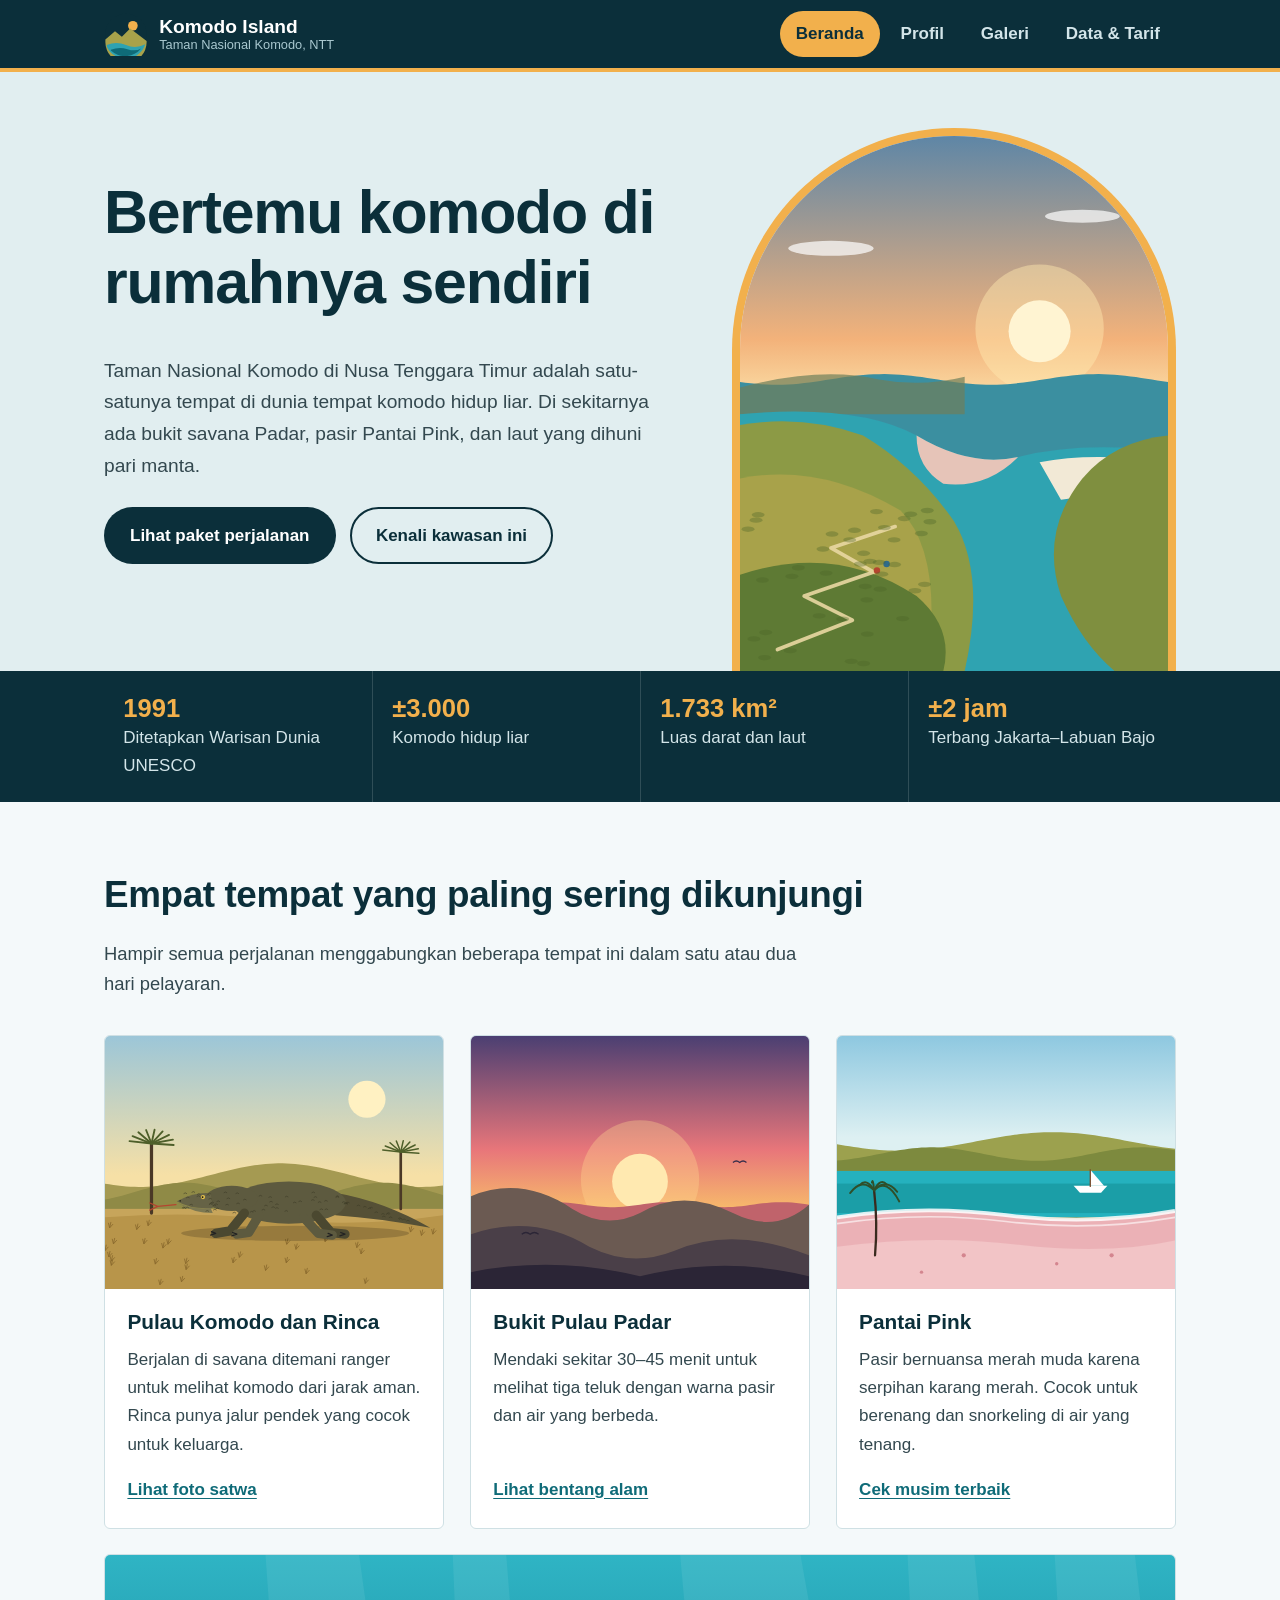
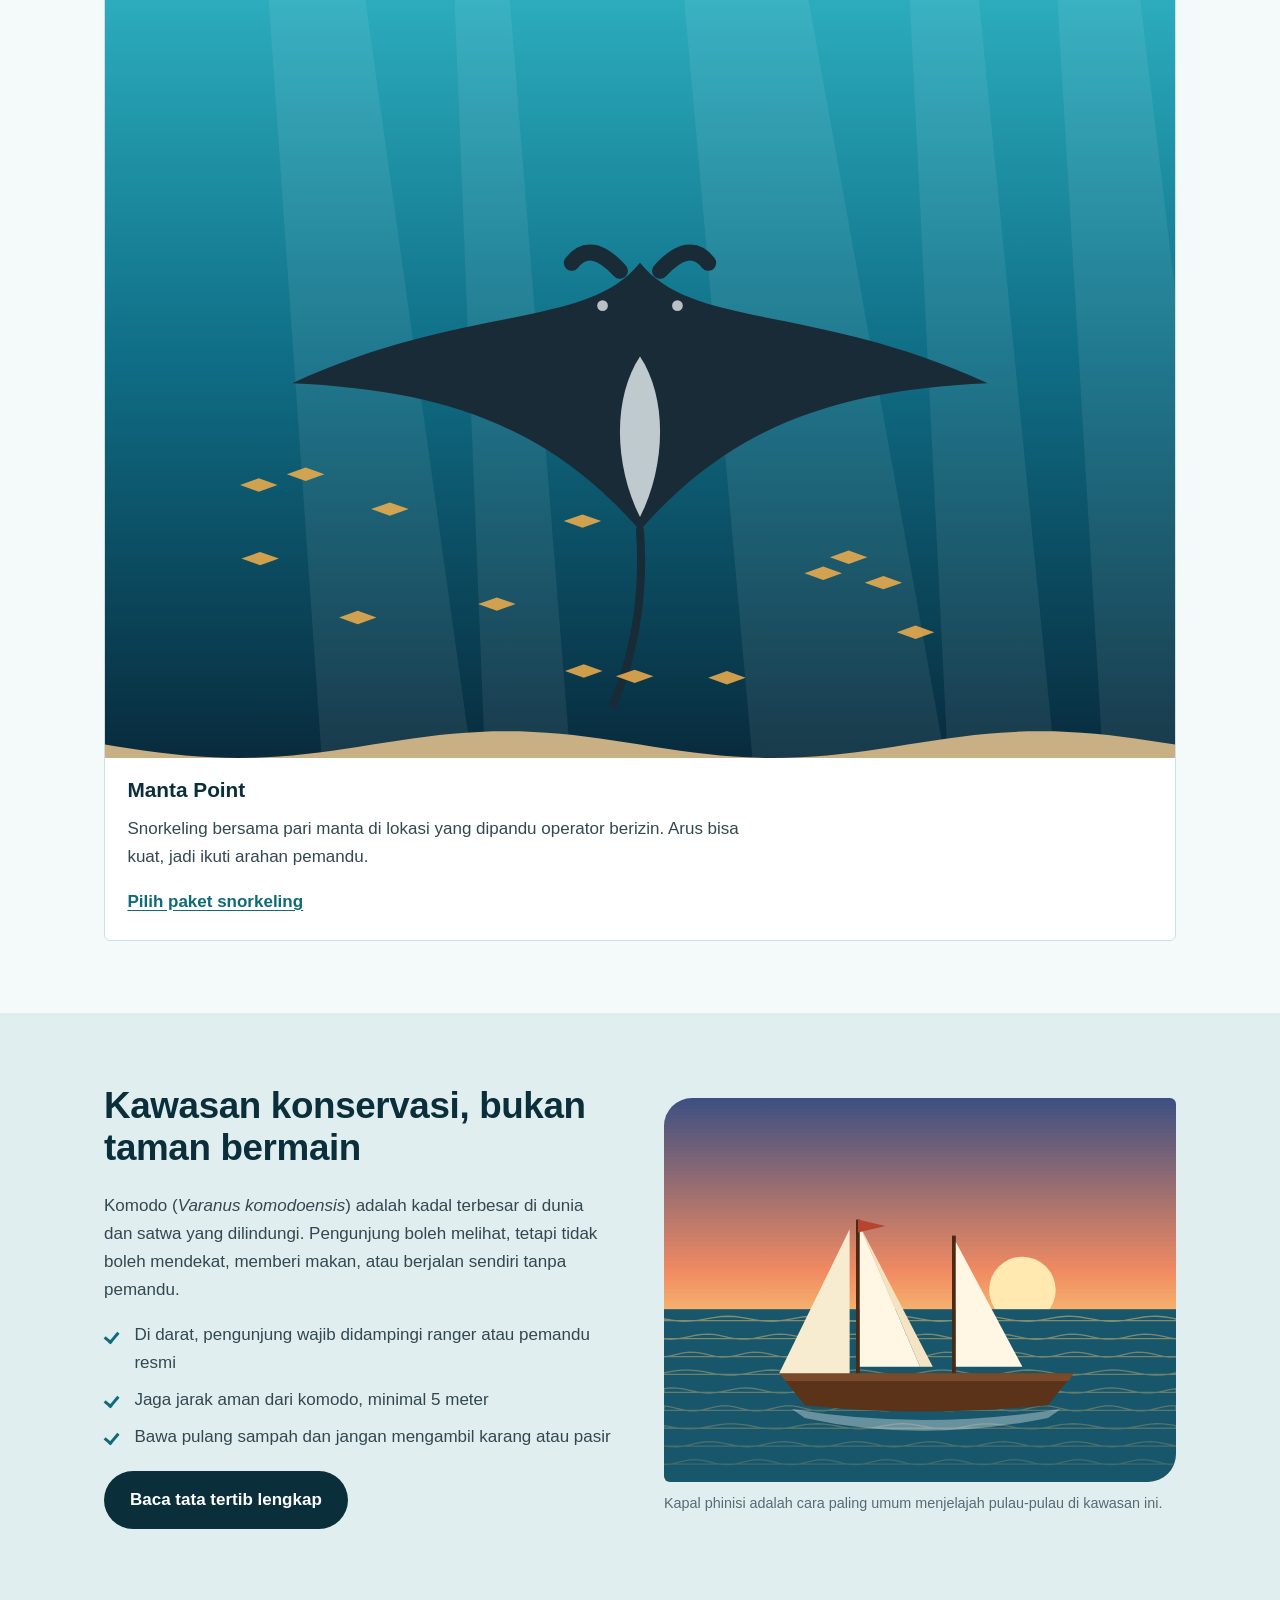
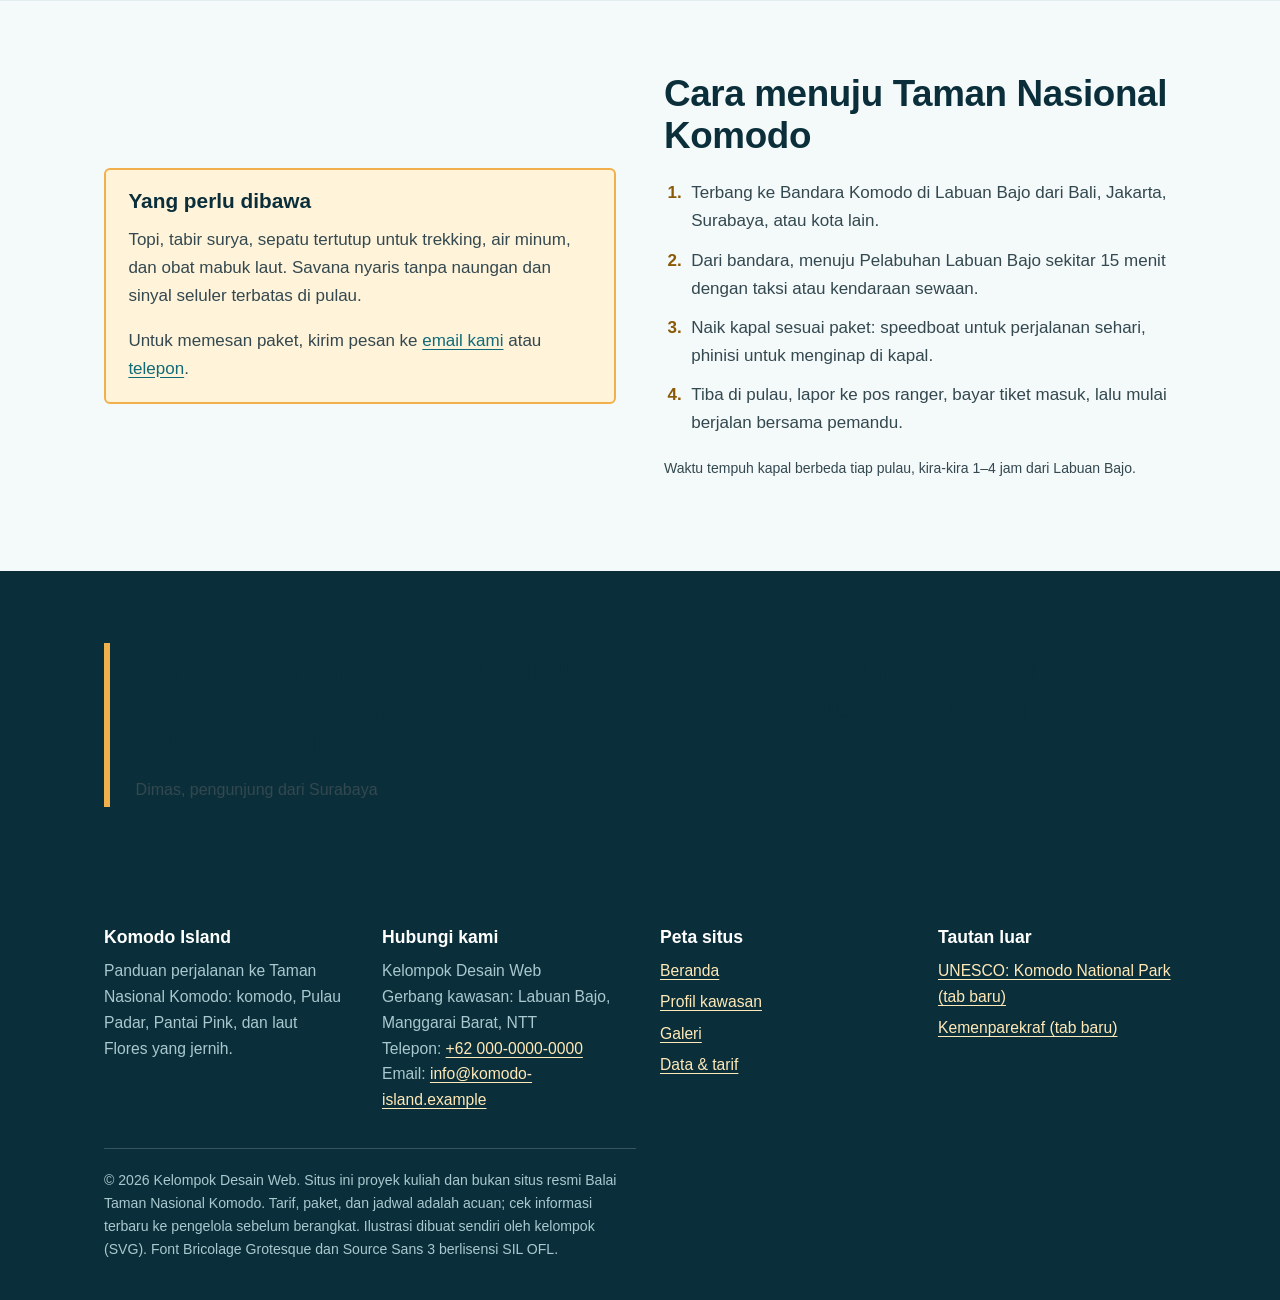
==== komodo-island/index.html @ 4d74ca6a "first commit" ====
<!DOCTYPE html>
<html lang="id">
<head>
  <meta charset="UTF-8">
  <meta name="viewport" content="width=device-width, initial-scale=1.0">
  <meta name="description" content="Panduan wisata Taman Nasional Komodo: komodo, Pulau Padar, Pantai Pink, Manta Point, dan cara menuju Labuan Bajo.">
  <title>Komodo Island | Wisata Taman Nasional Komodo</title>
  <link rel="icon" type="image/svg+xml" href="assets/images/logo.svg">
  <link rel="stylesheet" href="assets/css/style.css">
</head>
<body>
  <a class="skip-link" href="#konten">Lewati ke konten utama</a>

  <!-- ===== HEADER & NAVIGASI (sama di semua halaman) ===== -->
  <header class="site-header">
    <div class="container header-inner">
      <a class="brand" href="index.html">
        <img src="assets/images/logo.svg" alt="Logo Komodo Island" width="44" height="44">
        <div>Komodo Island<span>Taman Nasional Komodo, NTT</span></div>
      </a>
      <nav class="main-nav" aria-label="Navigasi utama">
        <ul>
          <li><a href="index.html" aria-current="page">Beranda</a></li>
          <li><a href="profil.html">Profil</a></li>
          <li><a href="galeri.html">Galeri</a></li>
          <li><a href="data.html">Data &amp; Tarif</a></li>
        </ul>
      </nav>
    </div>
  </header>

  <main id="konten">

    <!-- ===== HERO ===== -->
    <section class="hero" aria-labelledby="judul-hero">
      <div class="container hero-inner">
        <div class="hero-text">
          <h1 id="judul-hero">Bertemu komodo di rumahnya sendiri</h1>
          <p>Taman Nasional Komodo di Nusa Tenggara Timur adalah satu-satunya tempat di dunia tempat komodo hidup liar. Di sekitarnya ada bukit savana Padar, pasir Pantai Pink, dan laut yang dihuni pari manta.</p>
          <div class="hero-actions">
            <a class="btn btn--utama" href="data.html#paket">Lihat paket perjalanan</a>
            <a class="btn btn--garis" href="profil.html">Kenali kawasan ini</a>
          </div>
        </div>
        <div class="hero-media">
          <img src="assets/images/hero.svg" alt="Tiga teluk Pulau Padar dilihat dari bukit saat matahari terbit, dengan jalur pendakian berkelok" width="800" height="1000">
        </div>
      </div>
    </section>

    <!-- ===== INFO SINGKAT ===== -->
    <section class="info-strip" aria-label="Fakta singkat kawasan">
      <div class="container">
        <ul>
          <li><strong>1991</strong>Ditetapkan Warisan Dunia UNESCO</li>
          <li><strong>&plusmn;3.000</strong>Komodo hidup liar</li>
          <li><strong>1.733 km&sup2;</strong>Luas darat dan laut</li>
          <li><strong>&plusmn;2 jam</strong>Terbang Jakarta&ndash;Labuan Bajo</li>
        </ul>
      </div>
    </section>

    <!-- ===== DESTINASI UNGGULAN (kartu Flexbox) ===== -->
    <section class="section" aria-labelledby="judul-destinasi">
      <div class="container">
        <div class="section-head">
          <h2 id="judul-destinasi">Empat tempat yang paling sering dikunjungi</h2>
          <p>Hampir semua perjalanan menggabungkan beberapa tempat ini dalam satu atau dua hari pelayaran.</p>
        </div>
        <div class="cards">
          <article class="card">
            <img src="assets/images/komodo.svg" alt="Komodo berjalan di padang savana kering dengan pohon lontar" width="800" height="600" loading="lazy">
            <div class="card-body">
              <h3>Pulau Komodo dan Rinca</h3>
              <p>Berjalan di savana ditemani ranger untuk melihat komodo dari jarak aman. Rinca punya jalur pendek yang cocok untuk keluarga.</p>
              <a class="card-link" href="galeri.html#satwa">Lihat foto satwa</a>
            </div>
          </article>
          <article class="card">
            <img src="assets/images/padar-senja.svg" alt="Matahari terbenam di balik perbukitan Pulau Padar" width="800" height="600" loading="lazy">
            <div class="card-body">
              <h3>Bukit Pulau Padar</h3>
              <p>Mendaki sekitar 30&ndash;45 menit untuk melihat tiga teluk dengan warna pasir dan air yang berbeda.</p>
              <a class="card-link" href="galeri.html#bentang">Lihat bentang alam</a>
            </div>
          </article>
          <article class="card">
            <img src="assets/images/pantai-pink.svg" alt="Pantai Pink dengan pasir kemerahan dan air toska" width="800" height="600" loading="lazy">
            <div class="card-body">
              <h3>Pantai Pink</h3>
              <p>Pasir bernuansa merah muda karena serpihan karang merah. Cocok untuk berenang dan snorkeling di air yang tenang.</p>
              <a class="card-link" href="data.html#kalender">Cek musim terbaik</a>
            </div>
          </article>
          <article class="card">
            <img src="assets/images/manta.svg" alt="Pari manta berenang di perairan jernih dengan ikan kecil" width="800" height="600" loading="lazy">
            <div class="card-body">
              <h3>Manta Point</h3>
              <p>Snorkeling bersama pari manta di lokasi yang dipandu operator berizin. Arus bisa kuat, jadi ikuti arahan pemandu.</p>
              <a class="card-link" href="data.html#paket">Pilih paket snorkeling</a>
            </div>
          </article>
        </div>
      </div>
    </section>

    <!-- ===== TENTANG SINGKAT ===== -->
    <section class="section section--kabut" aria-labelledby="judul-tentang">
      <div class="container split">
        <div>
          <h2 id="judul-tentang">Kawasan konservasi, bukan taman bermain</h2>
          <p>Komodo (<em>Varanus komodoensis</em>) adalah kadal terbesar di dunia dan satwa yang dilindungi. Pengunjung boleh melihat, tetapi tidak boleh mendekat, memberi makan, atau berjalan sendiri tanpa pemandu.</p>
          <ul class="check-list">
            <li>Di darat, pengunjung wajib didampingi ranger atau pemandu resmi</li>
            <li>Jaga jarak aman dari komodo, minimal 5 meter</li>
            <li>Bawa pulang sampah dan jangan mengambil karang atau pasir</li>
          </ul>
          <a class="btn btn--utama" href="data.html#tata-tertib">Baca tata tertib lengkap</a>
        </div>
        <figure>
          <img src="assets/images/phinisi.svg" alt="Kapal phinisi dengan layar putih berlayar saat matahari terbenam" width="800" height="600" loading="lazy">
          <figcaption>Kapal phinisi adalah cara paling umum menjelajah pulau-pulau di kawasan ini.</figcaption>
        </figure>
      </div>
    </section>

    <!-- ===== CARA MENUJU ===== -->
    <section class="section" aria-labelledby="judul-menuju">
      <div class="container split split--balik">
        <div>
          <h2 id="judul-menuju">Cara menuju Taman Nasional Komodo</h2>
          <ol class="steps">
            <li>Terbang ke Bandara Komodo di Labuan Bajo dari Bali, Jakarta, Surabaya, atau kota lain.</li>
            <li>Dari bandara, menuju Pelabuhan Labuan Bajo sekitar 15 menit dengan taksi atau kendaraan sewaan.</li>
            <li>Naik kapal sesuai paket: speedboat untuk perjalanan sehari, phinisi untuk menginap di kapal.</li>
            <li>Tiba di pulau, lapor ke pos ranger, bayar tiket masuk, lalu mulai berjalan bersama pemandu.</li>
          </ol>
          <p><small>Waktu tempuh kapal berbeda tiap pulau, kira-kira 1&ndash;4 jam dari Labuan Bajo.</small></p>
        </div>
        <div class="callout">
          <h3>Yang perlu dibawa</h3>
          <p>Topi, tabir surya, sepatu tertutup untuk trekking, air minum, dan obat mabuk laut. Savana nyaris tanpa naungan dan sinyal seluler terbatas di pulau.</p>
          <p>Untuk memesan paket, kirim pesan ke <a href="mailto:info@komodo-island.example?subject=Pemesanan%20paket%20Komodo">email kami</a> atau <a href="tel:+620000000000">telepon</a>.</p>
        </div>
      </div>
    </section>

    <!-- ===== KUTIPAN ===== -->
    <section class="section section--gelap" aria-label="Kesan pengunjung">
      <div class="container">
        <blockquote>
          Komodo pertama muncul sepuluh menit setelah kami mendarat di Rinca. Tetapi senja di Padar yang membuat kami diam sepanjang pelayaran pulang.
          <cite>Dimas, pengunjung dari Surabaya</cite>
        </blockquote>
      </div>
    </section>

  </main>

  <!-- ===== FOOTER (sama di semua halaman) ===== -->
  <footer class="site-footer">
    <div class="container">
      <div class="footer-cols">
        <div>
          <h2>Komodo Island</h2>
          <p>Panduan perjalanan ke Taman Nasional Komodo: komodo, Pulau Padar, Pantai Pink, dan laut Flores yang jernih.</p>
        </div>
        <div>
          <h2>Hubungi kami</h2>
          <address>
            Kelompok Desain Web<br>
            Gerbang kawasan: Labuan Bajo, Manggarai Barat, NTT<br>
            Telepon: <a href="tel:+620000000000">+62 000-0000-0000</a><br>
            Email: <a href="mailto:info@komodo-island.example">info@komodo-island.example</a>
          </address>
        </div>
        <div>
          <h2>Peta situs</h2>
          <ul>
            <li><a href="index.html">Beranda</a></li>
            <li><a href="profil.html">Profil kawasan</a></li>
            <li><a href="galeri.html">Galeri</a></li>
            <li><a href="data.html">Data &amp; tarif</a></li>
          </ul>
        </div>
        <div>
          <h2>Tautan luar</h2>
          <ul>
            <li><a href="https://whc.unesco.org/en/list/609" target="_blank" rel="noopener noreferrer">UNESCO: Komodo National Park (tab baru)</a></li>
            <li><a href="https://www.kemenparekraf.go.id/" target="_blank" rel="noopener noreferrer">Kemenparekraf (tab baru)</a></li>
          </ul>
        </div>
      </div>
      <p class="footer-bawah">
        &copy; 2026 Kelompok Desain Web. Situs ini proyek kuliah dan bukan situs resmi Balai Taman Nasional Komodo.
        Tarif, paket, dan jadwal adalah acuan; cek informasi terbaru ke pengelola sebelum berangkat.
        Ilustrasi dibuat sendiri oleh kelompok (SVG). Font Bricolage Grotesque dan Source Sans 3 berlisensi SIL OFL.
      </p>
    </div>
  </footer>
</body>
</html>
---- komodo-island/assets/css/style.css ----
/* =========================================================
   Komodo Island - style.css
   Tugas Kelompok Desain Web (HTML5 + CSS3 murni)

   Daftar isi:
   1. Embedded font (@font-face)
   2. Variabel & reset
   3. Tipografi
   4. Layout dasar (container, section)
   5. Header & navigasi (Flexbox)
   6. Hero
   7. Komponen: tombol, kartu, info strip, kutipan
   8. Galeri
   9. Tabel
  10. List khusus, FAQ, kalender
  11. Footer
  12. Responsive (media query)
   ========================================================= */

/* ---------- 1. Embedded font ---------- */
@font-face {
  font-family: "Bricolage";
  src: url("../fonts/bricolage-600.woff2") format("woff2");
  font-weight: 600;
  font-style: normal;
  font-display: swap;
}
@font-face {
  font-family: "Bricolage";
  src: url("../fonts/bricolage-800.woff2") format("woff2");
  font-weight: 800;
  font-style: normal;
  font-display: swap;
}
@font-face {
  font-family: "Source Sans";
  src: url("../fonts/sourcesans-400.woff2") format("woff2");
  font-weight: 400;
  font-style: normal;
  font-display: swap;
}
@font-face {
  font-family: "Source Sans";
  src: url("../fonts/sourcesans-600.woff2") format("woff2");
  font-weight: 600;
  font-style: normal;
  font-display: swap;
}
@font-face {
  font-family: "Source Sans";
  src: url("../fonts/sourcesans-700.woff2") format("woff2");
  font-weight: 700;
  font-style: normal;
  font-display: swap;
}

/* ---------- 2. Variabel & reset ---------- */
:root {
  /* Palet warna */
  --laut-dalam: #0b2f3a;
  --laut: #0f6b78;
  --savana: #b0963e;
  --senja: #f2b04c;
  --senja-tua: #8a5a07;
  --busa: #e1eef0;
  --langit: #f4f9fa;
  --karang-gelap: #33484f;
  --karang: #c04b55;
  --putih: #ffffff;

  --font-judul: "Bricolage", "Trebuchet MS", Arial, sans-serif;
  --font-isi: "Source Sans", "Segoe UI", Arial, sans-serif;

  --lebar-maks: 1120px;
  --jarak: 1.5rem;
  --radius-kecil: 6px;
  --radius-besar: 28px;
}

*,
*::before,
*::after {
  box-sizing: border-box; /* box model: padding & border masuk hitungan lebar */
}

html {
  scroll-behavior: smooth;
}

body {
  margin: 0;
  font-family: var(--font-isi);
  font-size: 1.0625rem;
  line-height: 1.65;
  color: var(--karang-gelap);
  background-color: var(--langit);
}

img {
  max-width: 100%;
  height: auto;
  display: block;
}

a {
  color: var(--laut);
  text-underline-offset: 3px;
}
a:hover {
  color: var(--laut-dalam);
}
a:focus-visible,
summary:focus-visible {
  outline: 3px solid var(--senja);
  outline-offset: 3px;
}

/* ---------- 3. Tipografi ---------- */
h1,
h2,
h3,
h4 {
  font-family: var(--font-judul);
  color: var(--laut-dalam);
  line-height: 1.15;
  margin: 0 0 0.6em;
}
h1 {
  font-size: clamp(2.3rem, 5vw, 3.8rem);
  font-weight: 800;
  letter-spacing: -0.02em;
}
h2 {
  font-size: clamp(1.6rem, 3vw, 2.3rem);
  font-weight: 800;
  letter-spacing: -0.01em;
}
h3 {
  font-size: 1.3rem;
  font-weight: 600;
}
h4 {
  font-size: 1.1rem;
  font-weight: 600;
}
p {
  margin: 0 0 1em;
  max-width: 68ch;
}
strong {
  font-weight: 700;
  color: var(--laut-dalam);
}
small {
  font-size: 0.875rem;
}

/* ---------- 4. Layout dasar ---------- */
.container {
  width: 100%;
  max-width: var(--lebar-maks);
  margin: 0 auto;
  padding: 0 var(--jarak);
}

.section {
  padding: 4.5rem 0;
}
.section--kabut {
  background-color: var(--busa);
}
.section--gelap {
  background-color: var(--laut-dalam);
  color: #d3e5e9;
}
.section--gelap h2,
.section--gelap h3 {
  color: var(--putih);
}
.section--gelap a {
  color: var(--senja);
}

.section-head {
  margin-bottom: 2.2rem;
}
.section-head p {
  font-size: 1.15rem;
}

.skip-link {
  position: absolute;
  left: -999px;
  top: 0;
  background: var(--senja);
  color: var(--laut-dalam);
  padding: 0.6rem 1rem;
  font-weight: 700;
  z-index: 100;
}
.skip-link:focus {
  left: 0;
}

/* ---------- 5. Header & navigasi ---------- */
.site-header {
  background-color: var(--laut-dalam);
  position: sticky;
  top: 0;
  z-index: 50;
  border-bottom: 4px solid var(--senja);
}
.header-inner {
  display: flex;
  align-items: center;
  justify-content: space-between;
  gap: 1rem;
  padding-top: 0.7rem;
  padding-bottom: 0.7rem;
}
.brand {
  display: flex;
  align-items: center;
  gap: 0.7rem;
  text-decoration: none;
  color: var(--putih);
  font-family: var(--font-judul);
  font-weight: 800;
  font-size: 1.2rem;
  line-height: 1.1;
}
.brand:hover {
  color: var(--putih);
}
.brand img {
  width: 44px;
  height: 44px;
}
.brand span {
  display: block;
  font-family: var(--font-isi);
  font-weight: 400;
  font-size: 0.8rem;
  color: #a9c8cf;
}

.main-nav ul {
  display: flex;
  flex-wrap: wrap;
  gap: 0.3rem;
  list-style: none;
  margin: 0;
  padding: 0;
}
.main-nav a {
  display: block;
  padding: 0.55rem 1rem;
  border-radius: 999px;
  color: #d3e5e9;
  text-decoration: none;
  font-weight: 600;
  transition: background-color 0.2s, color 0.2s;
}
.main-nav a:hover {
  background-color: rgba(255, 255, 255, 0.12);
  color: var(--putih);
}
.main-nav a[aria-current="page"] {
  background-color: var(--senja);
  color: var(--laut-dalam);
}

/* ---------- 6. Hero ---------- */
.hero {
  background-color: var(--busa);
  overflow: hidden;
}
.hero-inner {
  display: flex;
  align-items: center;
  gap: 3.5rem;
  padding-top: 3.5rem;
  padding-bottom: 0;
}
.hero-text {
  flex: 1 1 52%;
  padding-bottom: 3.5rem;
}
.hero-text p {
  font-size: 1.2rem;
}
.hero-media {
  flex: 1 1 40%;
  align-self: flex-end;
}
.hero-media img {
  width: 100%;
  max-height: 560px;
  object-fit: cover;
  /* bentuk gapura / lengkung atas */
  border-radius: 999px 999px 0 0;
  border: 8px solid var(--senja);
  border-bottom: 0;
}
.hero-actions {
  display: flex;
  flex-wrap: wrap;
  gap: 0.9rem;
  margin-top: 1.6rem;
}

/* Hero halaman dalam (profil, galeri, data) */
.page-hero {
  background-color: var(--laut);
  color: #e4f2f5;
  padding: 3.2rem 0 3rem;
}
.page-hero h1 {
  color: var(--putih);
  margin-bottom: 0.3em;
}
.page-hero p {
  font-size: 1.2rem;
  margin: 0;
}
.breadcrumb {
  font-size: 0.95rem;
  margin-bottom: 1rem;
}
.breadcrumb a {
  color: #ffe9b8;
}

/* ---------- 7. Komponen ---------- */
.btn {
  display: inline-block;
  padding: 0.8rem 1.5rem;
  border-radius: 999px;
  font-weight: 700;
  text-decoration: none;
  border: 2px solid transparent;
  transition: background-color 0.2s, color 0.2s, border-color 0.2s;
}
.btn--utama {
  background-color: var(--laut-dalam);
  color: var(--putih);
}
.btn--utama:hover {
  background-color: var(--laut);
  color: var(--putih);
}
.btn--garis {
  border-color: var(--laut-dalam);
  color: var(--laut-dalam);
}
.btn--garis:hover {
  background-color: var(--laut-dalam);
  color: var(--putih);
}
.btn--senja {
  background-color: var(--senja);
  color: var(--laut-dalam);
}
.btn--senja:hover {
  background-color: #f7c566;
  color: var(--laut-dalam);
}

/* Info strip: fakta singkat desa */
.info-strip {
  background-color: var(--laut-dalam);
  color: #d3e5e9;
}
.info-strip ul {
  display: flex;
  flex-wrap: wrap;
  list-style: none;
  margin: 0;
  padding: 0;
}
.info-strip li {
  flex: 1 1 200px;
  padding: 1.4rem 1.2rem;
  border-left: 1px solid rgba(255, 255, 255, 0.15);
}
.info-strip li:first-child {
  border-left: 0;
}
.info-strip strong {
  display: block;
  font-family: var(--font-judul);
  font-size: 1.6rem;
  color: var(--senja);
  line-height: 1.2;
}

/* Kartu konten (Flexbox) */
.cards {
  display: flex;
  flex-wrap: wrap;
  gap: 1.6rem;
}
.card {
  flex: 1 1 290px;
  display: flex;
  flex-direction: column;
  background-color: var(--putih);
  border: 1px solid #cfe0e4;
  border-radius: var(--radius-kecil);
  overflow: hidden;
}
.card img {
  width: 100%;
  aspect-ratio: 4 / 3;
  object-fit: cover;
}
.card-body {
  padding: 1.3rem 1.4rem 1.5rem;
  display: flex;
  flex-direction: column;
  flex: 1;
}
.card-body p {
  flex: 1;
}
.card-link {
  font-weight: 700;
}

/* Dua kolom teks + gambar */
.split {
  display: flex;
  flex-wrap: wrap;
  align-items: center;
  gap: 3rem;
}
.split > * {
  flex: 1 1 340px;
}
.split--balik {
  flex-direction: row-reverse;
}
.split figure img {
  border-radius: var(--radius-besar) var(--radius-kecil) var(--radius-besar) var(--radius-kecil);
}
figure {
  margin: 0;
}
figcaption {
  font-size: 0.9rem;
  color: #566b72;
  margin-top: 0.6rem;
}

blockquote {
  margin: 0;
  padding: 0.4rem 0 0.4rem 1.6rem;
  border-left: 6px solid var(--senja);
  font-family: var(--font-judul);
  font-size: clamp(1.3rem, 2.6vw, 1.8rem);
  font-weight: 600;
  line-height: 1.35;
  color: var(--laut-dalam);
  max-width: 34em;
}
blockquote cite {
  display: block;
  margin-top: 0.8rem;
  font-family: var(--font-isi);
  font-size: 1rem;
  font-weight: 400;
  font-style: normal;
  color: var(--karang-gelap);
}

.callout {
  background-color: #fff3da;
  border: 2px solid var(--senja);
  border-radius: var(--radius-kecil);
  padding: 1.2rem 1.4rem;
}
.callout p:last-child {
  margin-bottom: 0;
}

/* ---------- 8. Galeri ---------- */
.gallery {
  display: flex;
  flex-wrap: wrap;
  gap: 1.4rem;
  margin: 0;
  padding: 0;
  list-style: none;
}
.gallery li {
  flex: 1 1 320px;
}
.gallery figure {
  background-color: var(--putih);
  border: 1px solid #cfe0e4;
  border-radius: var(--radius-kecil);
  overflow: hidden;
  height: 100%;
}
.gallery img {
  width: 100%;
  aspect-ratio: 4 / 3;
  object-fit: cover;
}
.gallery figcaption {
  padding: 0.8rem 1rem 1rem;
  margin: 0;
  color: var(--karang-gelap);
}
.gallery figcaption strong {
  display: block;
}
.gallery-nav {
  display: flex;
  flex-wrap: wrap;
  gap: 0.6rem;
  list-style: none;
  padding: 0;
  margin: 0 0 2rem;
}
.gallery-nav a {
  display: inline-block;
  padding: 0.45rem 1rem;
  border: 2px solid var(--laut);
  border-radius: 999px;
  text-decoration: none;
  font-weight: 600;
}
.gallery-nav a:hover {
  background-color: var(--laut);
  color: var(--putih);
}

/* ---------- 9. Tabel ---------- */
.table-wrap {
  overflow-x: auto; /* tabel bisa digeser di layar kecil */
  border: 1px solid #c2d6db;
  border-radius: var(--radius-kecil);
  background-color: var(--putih);
}
table {
  width: 100%;
  border-collapse: collapse;
  min-width: 560px;
  font-size: 1rem;
}
caption {
  caption-side: top;
  text-align: left;
  padding: 1rem 1.1rem;
  font-family: var(--font-judul);
  font-weight: 600;
  font-size: 1.15rem;
  color: var(--laut-dalam);
  background-color: var(--putih);
}
th,
td {
  padding: 0.75rem 1.1rem;
  text-align: left;
  vertical-align: top;
  border-top: 1px solid #d6e5e8;
}
thead th {
  background-color: var(--laut-dalam);
  color: var(--putih);
  font-weight: 600;
  border-top: 0;
}
tbody tr:nth-child(even) {
  background-color: #edf5f6;
}
tbody tr:hover {
  background-color: #fff3da;
}
tbody th {
  font-weight: 700;
  color: var(--laut-dalam);
}
tfoot td,
tfoot th {
  background-color: var(--busa);
  font-weight: 700;
}
td.angka,
th.angka {
  text-align: right;
  white-space: nowrap;
}
td.tengah,
th.tengah {
  text-align: center;
}

/* ---------- 10. List khusus, FAQ, definisi ---------- */
.check-list {
  list-style: none;
  padding: 0;
  margin: 0 0 1.2em;
}
.check-list li {
  position: relative;
  padding-left: 1.9rem;
  margin-bottom: 0.55rem;
}
.check-list li::before {
  content: "";
  position: absolute;
  left: 0.2rem;
  top: 0.45em;
  width: 0.55rem;
  height: 0.9rem;
  border-right: 3px solid var(--laut);
  border-bottom: 3px solid var(--laut);
  transform: rotate(40deg);
}

.steps {
  padding-left: 1.4rem;
}
.steps li {
  margin-bottom: 0.7rem;
  padding-left: 0.3rem;
}
.steps li::marker {
  font-weight: 700;
  color: var(--senja-tua);
}

dl.fakta {
  display: flex;
  flex-wrap: wrap;
  margin: 0;
  border: 1px solid #c2d6db;
  border-radius: var(--radius-kecil);
  background-color: var(--putih);
  overflow: hidden;
}
dl.fakta dt,
dl.fakta dd {
  margin: 0;
  padding: 0.75rem 1.1rem;
  border-top: 1px solid #d6e5e8;
}
dl.fakta dt {
  flex: 0 0 36%;
  font-weight: 700;
  color: var(--laut-dalam);
  background-color: #edf5f6;
}
dl.fakta dd {
  flex: 0 0 64%;
}
dl.fakta dt:first-of-type,
dl.fakta dt:first-of-type + dd {
  border-top: 0;
}

details {
  background-color: var(--putih);
  border: 1px solid #c2d6db;
  border-radius: var(--radius-kecil);
  margin-bottom: 0.8rem;
}
summary {
  cursor: pointer;
  padding: 1rem 1.2rem;
  font-weight: 700;
  color: var(--laut-dalam);
}
details[open] summary {
  border-bottom: 1px solid #d6e5e8;
}
details p {
  padding: 1rem 1.2rem 0;
}
details p:last-child {
  padding-bottom: 0.2rem;
}

.timeline {
  list-style: none;
  margin: 0;
  padding: 0 0 0 1.6rem;
  border-left: 4px solid var(--savana);
}
.timeline li {
  margin-bottom: 1.4rem;
  position: relative;
}
.timeline li::before {
  content: "";
  position: absolute;
  left: -2.05rem;
  top: 0.4rem;
  width: 14px;
  height: 14px;
  border-radius: 50%;
  background-color: var(--senja);
  border: 3px solid var(--langit);
}
.timeline strong {
  display: block;
  font-family: var(--font-judul);
  font-size: 1.15rem;
}

.badge {
  display: inline-block;
  padding: 0.1rem 0.6rem;
  border-radius: 999px;
  background-color: var(--senja);
  color: var(--laut-dalam);
  font-size: 0.85rem;
  font-weight: 700;
}

/* ---------- 11. Footer ---------- */
.site-footer {
  background-color: var(--laut-dalam);
  color: #a9c8cf;
  padding: 3rem 0 1.5rem;
  font-size: 0.98rem;
}
.site-footer a {
  color: #ffe9b8;
}
.footer-cols {
  display: flex;
  flex-wrap: wrap;
  gap: 2.5rem;
}
.footer-cols > div {
  flex: 1 1 220px;
}
.site-footer h2 {
  font-size: 1.1rem;
  color: var(--putih);
  letter-spacing: 0;
}
.site-footer ul {
  list-style: none;
  margin: 0;
  padding: 0;
}
.site-footer li {
  margin-bottom: 0.35rem;
}
.site-footer address {
  font-style: normal;
}
.footer-bawah {
  margin-top: 2.2rem;
  padding-top: 1.2rem;
  border-top: 1px solid rgba(255, 255, 255, 0.18);
  font-size: 0.88rem;
}

/* ---------- 12. Responsive ---------- */

/* Tablet (<= 900px) */
@media (max-width: 900px) {
  .section {
    padding: 3.2rem 0;
  }
  .hero-inner {
    flex-direction: column;
    gap: 2rem;
    padding-top: 2.5rem;
  }
  .hero-text {
    padding-bottom: 0;
  }
  .hero-media {
    align-self: center;
    width: min(380px, 100%);
  }
  .info-strip li {
    border-left: 0;
    border-top: 1px solid rgba(255, 255, 255, 0.15);
  }
  .split--balik {
    flex-direction: row;
  }
}

/* Mobile (<= 640px) */
@media (max-width: 640px) {
  body {
    font-size: 1rem;
  }
  .header-inner {
    flex-direction: column;
    align-items: flex-start;
  }
  .main-nav a {
    padding: 0.45rem 0.85rem;
  }
  .site-header {
    position: static; /* header tidak menempel agar layar kecil tidak tertutup */
  }
  .info-strip li {
    flex-basis: 50%;
    padding: 1rem;
  }
  dl.fakta dt,
  dl.fakta dd {
    flex-basis: 100%;
  }
  dl.fakta dd {
    border-top: 0;
  }
  .hero-actions .btn {
    flex: 1 1 100%;
    text-align: center;
  }
}

/* Hormati preferensi pengguna yang mengurangi animasi */
@media (prefers-reduced-motion: reduce) {
  html {
    scroll-behavior: auto;
  }
  * {
    transition: none !important;
  }
}

/* Cetak: sembunyikan navigasi */
@media print {
  .site-header,
  .hero-actions {
    display: none;
  }
}

/* Utilitas kecil */
.gap-atas {
  margin-top: 3rem;
}
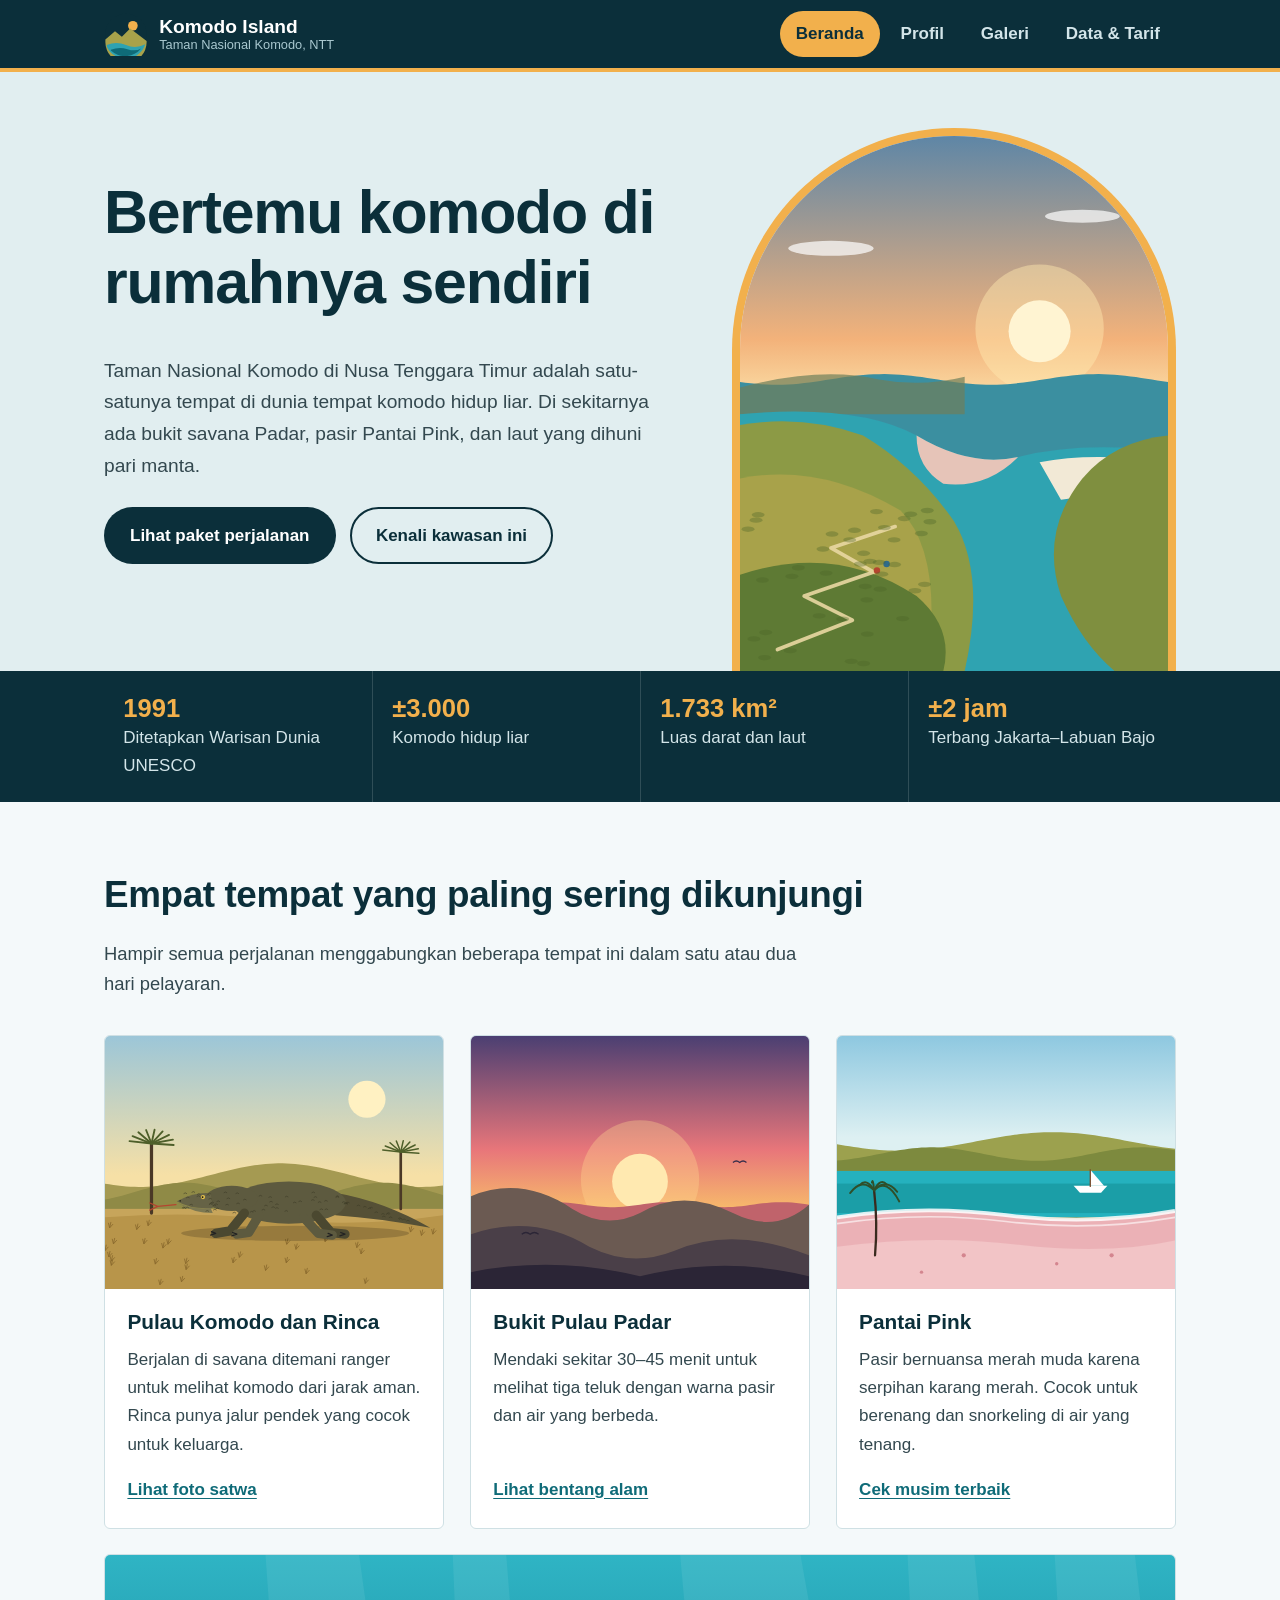
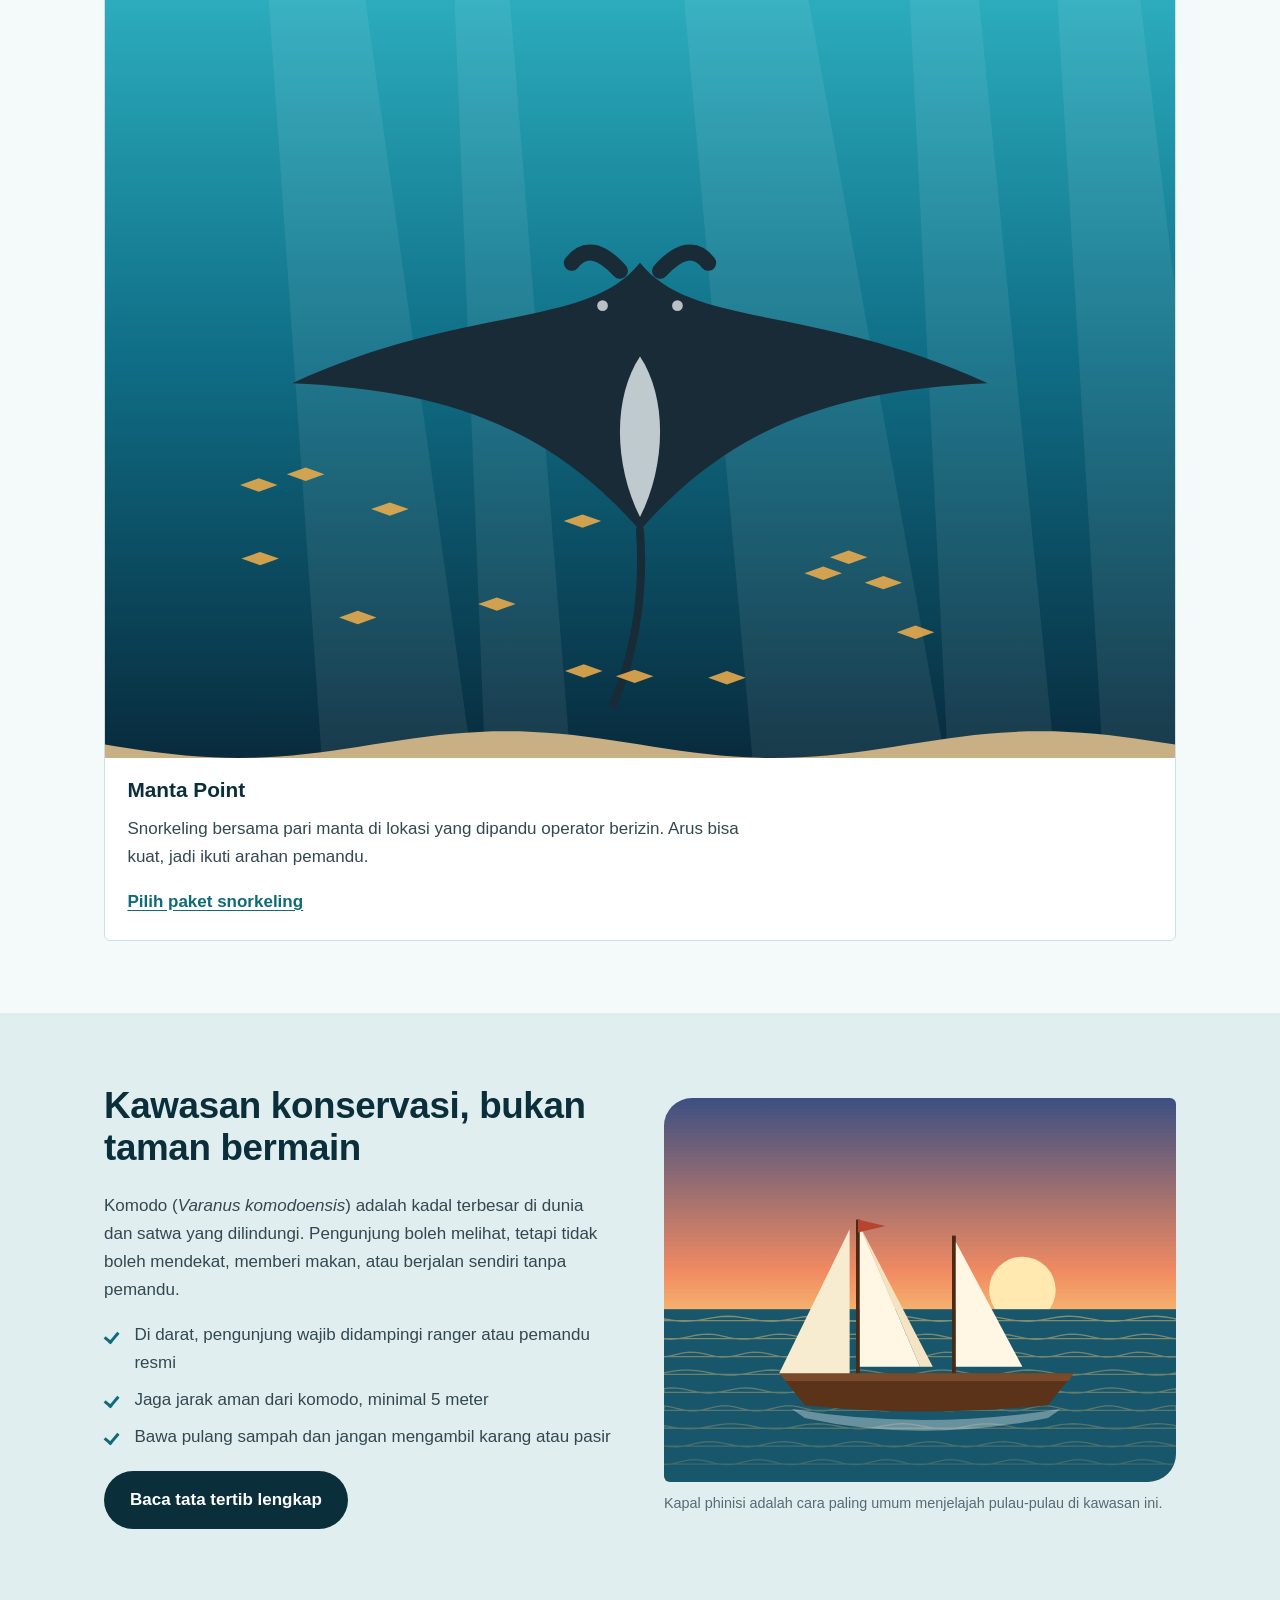
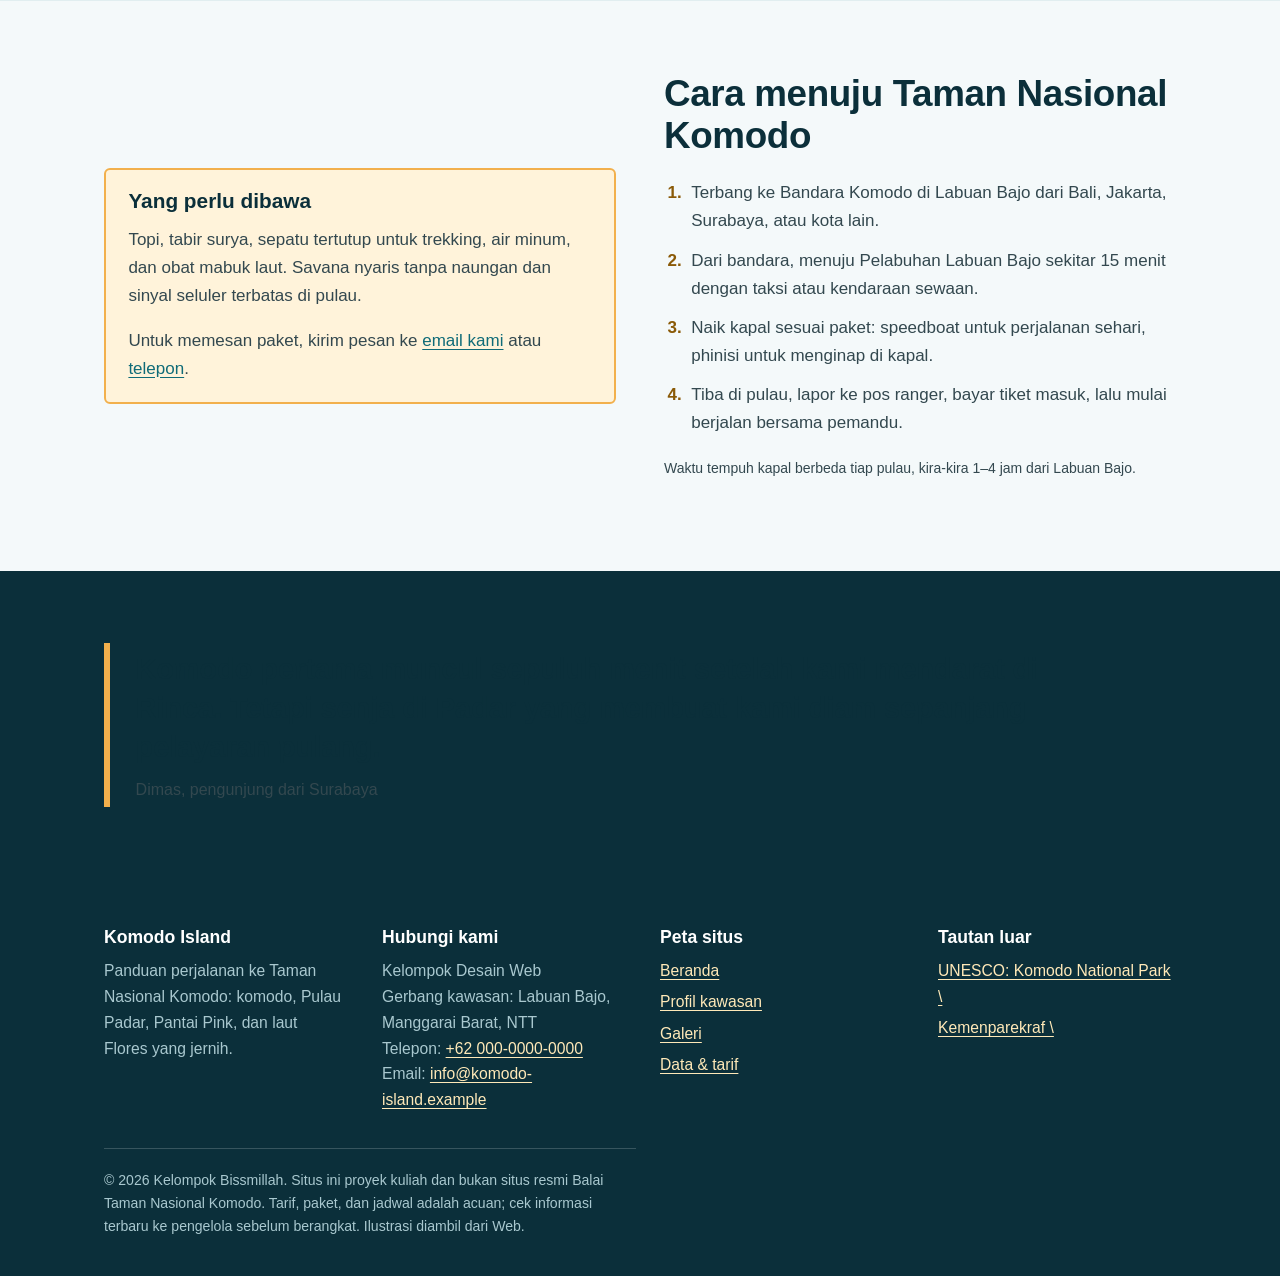
==== commit 771b074f: "perubahan pertama" ====
--- a/komodo-island/index.html
+++ b/komodo-island/index.html
@@ -1,13 +1,16 @@
 <!DOCTYPE html>
 <html lang="id">
+
 <head>
   <meta charset="UTF-8">
   <meta name="viewport" content="width=device-width, initial-scale=1.0">
-  <meta name="description" content="Panduan wisata Taman Nasional Komodo: komodo, Pulau Padar, Pantai Pink, Manta Point, dan cara menuju Labuan Bajo.">
+  <meta name="description"
+    content="Panduan wisata Taman Nasional Komodo: komodo, Pulau Padar, Pantai Pink, Manta Point, dan cara menuju Labuan Bajo.">
   <title>Komodo Island | Wisata Taman Nasional Komodo</title>
   <link rel="icon" type="image/svg+xml" href="assets/images/logo.svg">
   <link rel="stylesheet" href="assets/css/style.css">
 </head>
+
 <body>
   <a class="skip-link" href="#konten">Lewati ke konten utama</a>
 
@@ -36,14 +39,17 @@
       <div class="container hero-inner">
         <div class="hero-text">
           <h1 id="judul-hero">Bertemu komodo di rumahnya sendiri</h1>
-          <p>Taman Nasional Komodo di Nusa Tenggara Timur adalah satu-satunya tempat di dunia tempat komodo hidup liar. Di sekitarnya ada bukit savana Padar, pasir Pantai Pink, dan laut yang dihuni pari manta.</p>
+          <p>Taman Nasional Komodo di Nusa Tenggara Timur adalah satu-satunya tempat di dunia tempat komodo hidup liar.
+            Di sekitarnya ada bukit savana Padar, pasir Pantai Pink, dan laut yang dihuni pari manta.</p>
           <div class="hero-actions">
             <a class="btn btn--utama" href="data.html#paket">Lihat paket perjalanan</a>
             <a class="btn btn--garis" href="profil.html">Kenali kawasan ini</a>
           </div>
         </div>
         <div class="hero-media">
-          <img src="assets/images/hero.svg" alt="Tiga teluk Pulau Padar dilihat dari bukit saat matahari terbit, dengan jalur pendakian berkelok" width="800" height="1000">
+          <img src="assets/images/hero.svg"
+            alt="Tiga teluk Pulau Padar dilihat dari bukit saat matahari terbit, dengan jalur pendakian berkelok"
+            width="800" height="1000">
         </div>
       </div>
     </section>
@@ -69,15 +75,18 @@
         </div>
         <div class="cards">
           <article class="card">
-            <img src="assets/images/komodo.svg" alt="Komodo berjalan di padang savana kering dengan pohon lontar" width="800" height="600" loading="lazy">
+            <img src="assets/images/komodo.svg" alt="Komodo berjalan di padang savana kering dengan pohon lontar"
+              width="800" height="600" loading="lazy">
             <div class="card-body">
               <h3>Pulau Komodo dan Rinca</h3>
-              <p>Berjalan di savana ditemani ranger untuk melihat komodo dari jarak aman. Rinca punya jalur pendek yang cocok untuk keluarga.</p>
+              <p>Berjalan di savana ditemani ranger untuk melihat komodo dari jarak aman. Rinca punya jalur pendek yang
+                cocok untuk keluarga.</p>
               <a class="card-link" href="galeri.html#satwa">Lihat foto satwa</a>
             </div>
           </article>
           <article class="card">
-            <img src="assets/images/padar-senja.svg" alt="Matahari terbenam di balik perbukitan Pulau Padar" width="800" height="600" loading="lazy">
+            <img src="assets/images/padar-senja.svg" alt="Matahari terbenam di balik perbukitan Pulau Padar" width="800"
+              height="600" loading="lazy">
             <div class="card-body">
               <h3>Bukit Pulau Padar</h3>
               <p>Mendaki sekitar 30&ndash;45 menit untuk melihat tiga teluk dengan warna pasir dan air yang berbeda.</p>
@@ -85,18 +94,22 @@
             </div>
           </article>
           <article class="card">
-            <img src="assets/images/pantai-pink.svg" alt="Pantai Pink dengan pasir kemerahan dan air toska" width="800" height="600" loading="lazy">
+            <img src="assets/images/pantai-pink.svg" alt="Pantai Pink dengan pasir kemerahan dan air toska" width="800"
+              height="600" loading="lazy">
             <div class="card-body">
               <h3>Pantai Pink</h3>
-              <p>Pasir bernuansa merah muda karena serpihan karang merah. Cocok untuk berenang dan snorkeling di air yang tenang.</p>
+              <p>Pasir bernuansa merah muda karena serpihan karang merah. Cocok untuk berenang dan snorkeling di air
+                yang tenang.</p>
               <a class="card-link" href="data.html#kalender">Cek musim terbaik</a>
             </div>
           </article>
           <article class="card">
-            <img src="assets/images/manta.svg" alt="Pari manta berenang di perairan jernih dengan ikan kecil" width="800" height="600" loading="lazy">
+            <img src="assets/images/manta.svg" alt="Pari manta berenang di perairan jernih dengan ikan kecil"
+              width="800" height="600" loading="lazy">
             <div class="card-body">
               <h3>Manta Point</h3>
-              <p>Snorkeling bersama pari manta di lokasi yang dipandu operator berizin. Arus bisa kuat, jadi ikuti arahan pemandu.</p>
+              <p>Snorkeling bersama pari manta di lokasi yang dipandu operator berizin. Arus bisa kuat, jadi ikuti
+                arahan pemandu.</p>
               <a class="card-link" href="data.html#paket">Pilih paket snorkeling</a>
             </div>
           </article>
@@ -109,7 +122,8 @@
       <div class="container split">
         <div>
           <h2 id="judul-tentang">Kawasan konservasi, bukan taman bermain</h2>
-          <p>Komodo (<em>Varanus komodoensis</em>) adalah kadal terbesar di dunia dan satwa yang dilindungi. Pengunjung boleh melihat, tetapi tidak boleh mendekat, memberi makan, atau berjalan sendiri tanpa pemandu.</p>
+          <p>Komodo (<em>Varanus komodoensis</em>) adalah kadal terbesar di dunia dan satwa yang dilindungi. Pengunjung
+            boleh melihat, tetapi tidak boleh mendekat, memberi makan, atau berjalan sendiri tanpa pemandu.</p>
           <ul class="check-list">
             <li>Di darat, pengunjung wajib didampingi ranger atau pemandu resmi</li>
             <li>Jaga jarak aman dari komodo, minimal 5 meter</li>
@@ -118,7 +132,8 @@
           <a class="btn btn--utama" href="data.html#tata-tertib">Baca tata tertib lengkap</a>
         </div>
         <figure>
-          <img src="assets/images/phinisi.svg" alt="Kapal phinisi dengan layar putih berlayar saat matahari terbenam" width="800" height="600" loading="lazy">
+          <img src="assets/images/phinisi.svg" alt="Kapal phinisi dengan layar putih berlayar saat matahari terbenam"
+            width="800" height="600" loading="lazy">
           <figcaption>Kapal phinisi adalah cara paling umum menjelajah pulau-pulau di kawasan ini.</figcaption>
         </figure>
       </div>
@@ -139,8 +154,11 @@
         </div>
         <div class="callout">
           <h3>Yang perlu dibawa</h3>
-          <p>Topi, tabir surya, sepatu tertutup untuk trekking, air minum, dan obat mabuk laut. Savana nyaris tanpa naungan dan sinyal seluler terbatas di pulau.</p>
-          <p>Untuk memesan paket, kirim pesan ke <a href="mailto:info@komodo-island.example?subject=Pemesanan%20paket%20Komodo">email kami</a> atau <a href="tel:+620000000000">telepon</a>.</p>
+          <p>Topi, tabir surya, sepatu tertutup untuk trekking, air minum, dan obat mabuk laut. Savana nyaris tanpa
+            naungan dan sinyal seluler terbatas di pulau.</p>
+          <p>Untuk memesan paket, kirim pesan ke <a
+              href="mailto:info@komodo-island.example?subject=Pemesanan%20paket%20Komodo">email kami</a> atau <a
+              href="tel:+620000000000">telepon</a>.</p>
         </div>
       </div>
     </section>
@@ -149,7 +167,8 @@
     <section class="section section--gelap" aria-label="Kesan pengunjung">
       <div class="container">
         <blockquote>
-          Komodo pertama muncul sepuluh menit setelah kami mendarat di Rinca. Tetapi senja di Padar yang membuat kami diam sepanjang pelayaran pulang.
+          Komodo pertama muncul sepuluh menit setelah kami mendarat di Rinca. Tetapi senja di Padar yang membuat kami
+          diam sepanjang pelayaran pulang.
           <cite>Dimas, pengunjung dari Surabaya</cite>
         </blockquote>
       </div>
@@ -163,7 +182,8 @@
       <div class="footer-cols">
         <div>
           <h2>Komodo Island</h2>
-          <p>Panduan perjalanan ke Taman Nasional Komodo: komodo, Pulau Padar, Pantai Pink, dan laut Flores yang jernih.</p>
+          <p>Panduan perjalanan ke Taman Nasional Komodo: komodo, Pulau Padar, Pantai Pink, dan laut Flores yang jernih.
+          </p>
         </div>
         <div>
           <h2>Hubungi kami</h2>
@@ -186,17 +206,20 @@
         <div>
           <h2>Tautan luar</h2>
           <ul>
-            <li><a href="https://whc.unesco.org/en/list/609" target="_blank" rel="noopener noreferrer">UNESCO: Komodo National Park (tab baru)</a></li>
-            <li><a href="https://www.kemenparekraf.go.id/" target="_blank" rel="noopener noreferrer">Kemenparekraf (tab baru)</a></li>
+            <li><a href="https://whc.unesco.org/en/list/609" target="_blank" rel="noopener noreferrer">UNESCO: Komodo
+                National Park \</a></li>
+            <li><a href="https://www.kemenparekraf.go.id/" target="_blank" rel="noopener noreferrer">Kemenparekraf \</a>
+            </li>
           </ul>
         </div>
       </div>
       <p class="footer-bawah">
-        &copy; 2026 Kelompok Desain Web. Situs ini proyek kuliah dan bukan situs resmi Balai Taman Nasional Komodo.
+        &copy; 2026 Kelompok Bissmillah. Situs ini proyek kuliah dan bukan situs resmi Balai Taman Nasional Komodo.
         Tarif, paket, dan jadwal adalah acuan; cek informasi terbaru ke pengelola sebelum berangkat.
-        Ilustrasi dibuat sendiri oleh kelompok (SVG). Font Bricolage Grotesque dan Source Sans 3 berlisensi SIL OFL.
+        Ilustrasi diambil dari Web.
       </p>
     </div>
   </footer>
 </body>
-</html>
+
+</html>
--- a/komodo-island/assets/css/style.css
+++ b/komodo-island/assets/css/style.css
@@ -25,6 +25,7 @@
   font-style: normal;
   font-display: swap;
 }
+
 @font-face {
   font-family: "Bricolage";
   src: url("../fonts/bricolage-800.woff2") format("woff2");
@@ -32,6 +33,7 @@
   font-style: normal;
   font-display: swap;
 }
+
 @font-face {
   font-family: "Source Sans";
   src: url("../fonts/sourcesans-400.woff2") format("woff2");
@@ -39,6 +41,7 @@
   font-style: normal;
   font-display: swap;
 }
+
 @font-face {
   font-family: "Source Sans";
   src: url("../fonts/sourcesans-600.woff2") format("woff2");
@@ -46,6 +49,7 @@
   font-style: normal;
   font-display: swap;
 }
+
 @font-face {
   font-family: "Source Sans";
   src: url("../fonts/sourcesans-700.woff2") format("woff2");
@@ -80,7 +84,8 @@
 *,
 *::before,
 *::after {
-  box-sizing: border-box; /* box model: padding & border masuk hitungan lebar */
+  box-sizing: border-box;
+  /* box model: padding & border masuk hitungan lebar */
 }
 
 html {
@@ -106,9 +111,11 @@
   color: var(--laut);
   text-underline-offset: 3px;
 }
+
 a:hover {
   color: var(--laut-dalam);
 }
+
 a:focus-visible,
 summary:focus-visible {
   outline: 3px solid var(--senja);
@@ -125,32 +132,39 @@
   line-height: 1.15;
   margin: 0 0 0.6em;
 }
+
 h1 {
   font-size: clamp(2.3rem, 5vw, 3.8rem);
   font-weight: 800;
   letter-spacing: -0.02em;
 }
+
 h2 {
   font-size: clamp(1.6rem, 3vw, 2.3rem);
   font-weight: 800;
   letter-spacing: -0.01em;
 }
+
 h3 {
   font-size: 1.3rem;
   font-weight: 600;
 }
+
 h4 {
   font-size: 1.1rem;
   font-weight: 600;
 }
+
 p {
   margin: 0 0 1em;
   max-width: 68ch;
 }
+
 strong {
   font-weight: 700;
   color: var(--laut-dalam);
 }
+
 small {
   font-size: 0.875rem;
 }
@@ -166,17 +180,21 @@
 .section {
   padding: 4.5rem 0;
 }
+
 .section--kabut {
   background-color: var(--busa);
 }
+
 .section--gelap {
   background-color: var(--laut-dalam);
   color: #d3e5e9;
 }
+
 .section--gelap h2,
 .section--gelap h3 {
   color: var(--putih);
 }
+
 .section--gelap a {
   color: var(--senja);
 }
@@ -184,6 +202,7 @@
 .section-head {
   margin-bottom: 2.2rem;
 }
+
 .section-head p {
   font-size: 1.15rem;
 }
@@ -198,6 +217,7 @@
   font-weight: 700;
   z-index: 100;
 }
+
 .skip-link:focus {
   left: 0;
 }
@@ -210,6 +230,7 @@
   z-index: 50;
   border-bottom: 4px solid var(--senja);
 }
+
 .header-inner {
   display: flex;
   align-items: center;
@@ -218,6 +239,7 @@
   padding-top: 0.7rem;
   padding-bottom: 0.7rem;
 }
+
 .brand {
   display: flex;
   align-items: center;
@@ -229,13 +251,16 @@
   font-size: 1.2rem;
   line-height: 1.1;
 }
+
 .brand:hover {
   color: var(--putih);
 }
+
 .brand img {
   width: 44px;
   height: 44px;
 }
+
 .brand span {
   display: block;
   font-family: var(--font-isi);
@@ -252,6 +277,7 @@
   margin: 0;
   padding: 0;
 }
+
 .main-nav a {
   display: block;
   padding: 0.55rem 1rem;
@@ -261,10 +287,12 @@
   font-weight: 600;
   transition: background-color 0.2s, color 0.2s;
 }
+
 .main-nav a:hover {
   background-color: rgba(255, 255, 255, 0.12);
   color: var(--putih);
 }
+
 .main-nav a[aria-current="page"] {
   background-color: var(--senja);
   color: var(--laut-dalam);
@@ -275,6 +303,7 @@
   background-color: var(--busa);
   overflow: hidden;
 }
+
 .hero-inner {
   display: flex;
   align-items: center;
@@ -282,17 +311,21 @@
   padding-top: 3.5rem;
   padding-bottom: 0;
 }
+
 .hero-text {
   flex: 1 1 52%;
   padding-bottom: 3.5rem;
 }
+
 .hero-text p {
   font-size: 1.2rem;
 }
+
 .hero-media {
   flex: 1 1 40%;
   align-self: flex-end;
 }
+
 .hero-media img {
   width: 100%;
   max-height: 560px;
@@ -302,6 +335,7 @@
   border: 8px solid var(--senja);
   border-bottom: 0;
 }
+
 .hero-actions {
   display: flex;
   flex-wrap: wrap;
@@ -315,18 +349,22 @@
   color: #e4f2f5;
   padding: 3.2rem 0 3rem;
 }
+
 .page-hero h1 {
   color: var(--putih);
   margin-bottom: 0.3em;
 }
+
 .page-hero p {
   font-size: 1.2rem;
   margin: 0;
 }
+
 .breadcrumb {
   font-size: 0.95rem;
   margin-bottom: 1rem;
 }
+
 .breadcrumb a {
   color: #ffe9b8;
 }
@@ -341,26 +379,32 @@
   border: 2px solid transparent;
   transition: background-color 0.2s, color 0.2s, border-color 0.2s;
 }
+
 .btn--utama {
   background-color: var(--laut-dalam);
   color: var(--putih);
 }
+
 .btn--utama:hover {
   background-color: var(--laut);
   color: var(--putih);
 }
+
 .btn--garis {
   border-color: var(--laut-dalam);
   color: var(--laut-dalam);
 }
+
 .btn--garis:hover {
   background-color: var(--laut-dalam);
   color: var(--putih);
 }
+
 .btn--senja {
   background-color: var(--senja);
   color: var(--laut-dalam);
 }
+
 .btn--senja:hover {
   background-color: #f7c566;
   color: var(--laut-dalam);
@@ -371,6 +415,7 @@
   background-color: var(--laut-dalam);
   color: #d3e5e9;
 }
+
 .info-strip ul {
   display: flex;
   flex-wrap: wrap;
@@ -378,14 +423,17 @@
   margin: 0;
   padding: 0;
 }
+
 .info-strip li {
   flex: 1 1 200px;
   padding: 1.4rem 1.2rem;
   border-left: 1px solid rgba(255, 255, 255, 0.15);
 }
+
 .info-strip li:first-child {
   border-left: 0;
 }
+
 .info-strip strong {
   display: block;
   font-family: var(--font-judul);
@@ -400,6 +448,7 @@
   flex-wrap: wrap;
   gap: 1.6rem;
 }
+
 .card {
   flex: 1 1 290px;
   display: flex;
@@ -409,20 +458,24 @@
   border-radius: var(--radius-kecil);
   overflow: hidden;
 }
+
 .card img {
   width: 100%;
   aspect-ratio: 4 / 3;
   object-fit: cover;
 }
+
 .card-body {
   padding: 1.3rem 1.4rem 1.5rem;
   display: flex;
   flex-direction: column;
   flex: 1;
 }
+
 .card-body p {
   flex: 1;
 }
+
 .card-link {
   font-weight: 700;
 }
@@ -434,18 +487,23 @@
   align-items: center;
   gap: 3rem;
 }
-.split > * {
+
+.split>* {
   flex: 1 1 340px;
 }
+
 .split--balik {
   flex-direction: row-reverse;
 }
+
 .split figure img {
   border-radius: var(--radius-besar) var(--radius-kecil) var(--radius-besar) var(--radius-kecil);
 }
+
 figure {
   margin: 0;
 }
+
 figcaption {
   font-size: 0.9rem;
   color: #566b72;
@@ -463,6 +521,7 @@
   color: var(--laut-dalam);
   max-width: 34em;
 }
+
 blockquote cite {
   display: block;
   margin-top: 0.8rem;
@@ -479,6 +538,7 @@
   border-radius: var(--radius-kecil);
   padding: 1.2rem 1.4rem;
 }
+
 .callout p:last-child {
   margin-bottom: 0;
 }
@@ -492,9 +552,11 @@
   padding: 0;
   list-style: none;
 }
+
 .gallery li {
   flex: 1 1 320px;
 }
+
 .gallery figure {
   background-color: var(--putih);
   border: 1px solid #cfe0e4;
@@ -502,19 +564,23 @@
   overflow: hidden;
   height: 100%;
 }
+
 .gallery img {
   width: 100%;
   aspect-ratio: 4 / 3;
   object-fit: cover;
 }
+
 .gallery figcaption {
   padding: 0.8rem 1rem 1rem;
   margin: 0;
   color: var(--karang-gelap);
 }
+
 .gallery figcaption strong {
   display: block;
 }
+
 .gallery-nav {
   display: flex;
   flex-wrap: wrap;
@@ -523,6 +589,7 @@
   padding: 0;
   margin: 0 0 2rem;
 }
+
 .gallery-nav a {
   display: inline-block;
   padding: 0.45rem 1rem;
@@ -531,6 +598,7 @@
   text-decoration: none;
   font-weight: 600;
 }
+
 .gallery-nav a:hover {
   background-color: var(--laut);
   color: var(--putih);
@@ -538,17 +606,20 @@
 
 /* ---------- 9. Tabel ---------- */
 .table-wrap {
-  overflow-x: auto; /* tabel bisa digeser di layar kecil */
+  overflow-x: auto;
+  /* tabel bisa digeser di layar kecil */
   border: 1px solid #c2d6db;
   border-radius: var(--radius-kecil);
   background-color: var(--putih);
 }
+
 table {
   width: 100%;
   border-collapse: collapse;
   min-width: 560px;
   font-size: 1rem;
 }
+
 caption {
   caption-side: top;
   text-align: left;
@@ -559,6 +630,7 @@
   color: var(--laut-dalam);
   background-color: var(--putih);
 }
+
 th,
 td {
   padding: 0.75rem 1.1rem;
@@ -566,32 +638,39 @@
   vertical-align: top;
   border-top: 1px solid #d6e5e8;
 }
+
 thead th {
   background-color: var(--laut-dalam);
   color: var(--putih);
   font-weight: 600;
   border-top: 0;
 }
+
 tbody tr:nth-child(even) {
   background-color: #edf5f6;
 }
+
 tbody tr:hover {
   background-color: #fff3da;
 }
+
 tbody th {
   font-weight: 700;
   color: var(--laut-dalam);
 }
+
 tfoot td,
 tfoot th {
   background-color: var(--busa);
   font-weight: 700;
 }
+
 td.angka,
 th.angka {
   text-align: right;
   white-space: nowrap;
 }
+
 td.tengah,
 th.tengah {
   text-align: center;
@@ -603,11 +682,13 @@
   padding: 0;
   margin: 0 0 1.2em;
 }
+
 .check-list li {
   position: relative;
   padding-left: 1.9rem;
   margin-bottom: 0.55rem;
 }
+
 .check-list li::before {
   content: "";
   position: absolute;
@@ -623,10 +704,12 @@
 .steps {
   padding-left: 1.4rem;
 }
+
 .steps li {
   margin-bottom: 0.7rem;
   padding-left: 0.3rem;
 }
+
 .steps li::marker {
   font-weight: 700;
   color: var(--senja-tua);
@@ -641,23 +724,27 @@
   background-color: var(--putih);
   overflow: hidden;
 }
+
 dl.fakta dt,
 dl.fakta dd {
   margin: 0;
   padding: 0.75rem 1.1rem;
   border-top: 1px solid #d6e5e8;
 }
+
 dl.fakta dt {
   flex: 0 0 36%;
   font-weight: 700;
   color: var(--laut-dalam);
   background-color: #edf5f6;
 }
+
 dl.fakta dd {
   flex: 0 0 64%;
 }
+
 dl.fakta dt:first-of-type,
-dl.fakta dt:first-of-type + dd {
+dl.fakta dt:first-of-type+dd {
   border-top: 0;
 }
 
@@ -667,18 +754,22 @@
   border-radius: var(--radius-kecil);
   margin-bottom: 0.8rem;
 }
+
 summary {
   cursor: pointer;
   padding: 1rem 1.2rem;
   font-weight: 700;
   color: var(--laut-dalam);
 }
+
 details[open] summary {
   border-bottom: 1px solid #d6e5e8;
 }
+
 details p {
   padding: 1rem 1.2rem 0;
 }
+
 details p:last-child {
   padding-bottom: 0.2rem;
 }
@@ -689,10 +780,12 @@
   padding: 0 0 0 1.6rem;
   border-left: 4px solid var(--savana);
 }
+
 .timeline li {
   margin-bottom: 1.4rem;
   position: relative;
 }
+
 .timeline li::before {
   content: "";
   position: absolute;
@@ -704,6 +797,7 @@
   background-color: var(--senja);
   border: 3px solid var(--langit);
 }
+
 .timeline strong {
   display: block;
   font-family: var(--font-judul);
@@ -727,33 +821,41 @@
   padding: 3rem 0 1.5rem;
   font-size: 0.98rem;
 }
+
 .site-footer a {
   color: #ffe9b8;
 }
+
 .footer-cols {
   display: flex;
   flex-wrap: wrap;
   gap: 2.5rem;
 }
-.footer-cols > div {
+
+.footer-cols>div {
   flex: 1 1 220px;
 }
+
 .site-footer h2 {
   font-size: 1.1rem;
   color: var(--putih);
   letter-spacing: 0;
 }
+
 .site-footer ul {
   list-style: none;
   margin: 0;
   padding: 0;
 }
+
 .site-footer li {
   margin-bottom: 0.35rem;
 }
+
 .site-footer address {
   font-style: normal;
 }
+
 .footer-bawah {
   margin-top: 2.2rem;
   padding-top: 1.2rem;
@@ -768,22 +870,27 @@
   .section {
     padding: 3.2rem 0;
   }
+
   .hero-inner {
     flex-direction: column;
     gap: 2rem;
     padding-top: 2.5rem;
   }
+
   .hero-text {
     padding-bottom: 0;
   }
+
   .hero-media {
     align-self: center;
     width: min(380px, 100%);
   }
+
   .info-strip li {
     border-left: 0;
     border-top: 1px solid rgba(255, 255, 255, 0.15);
   }
+
   .split--balik {
     flex-direction: row;
   }
@@ -794,27 +901,35 @@
   body {
     font-size: 1rem;
   }
+
   .header-inner {
     flex-direction: column;
     align-items: flex-start;
   }
+
   .main-nav a {
     padding: 0.45rem 0.85rem;
   }
+
   .site-header {
-    position: static; /* header tidak menempel agar layar kecil tidak tertutup */
-  }
+    position: static;
+    /* header tidak menempel agar layar kecil tidak tertutup */
+  }
+
   .info-strip li {
     flex-basis: 50%;
     padding: 1rem;
   }
+
   dl.fakta dt,
   dl.fakta dd {
     flex-basis: 100%;
   }
+
   dl.fakta dd {
     border-top: 0;
   }
+
   .hero-actions .btn {
     flex: 1 1 100%;
     text-align: center;
@@ -826,6 +941,7 @@
   html {
     scroll-behavior: auto;
   }
+
   * {
     transition: none !important;
   }
@@ -833,6 +949,7 @@
 
 /* Cetak: sembunyikan navigasi */
 @media print {
+
   .site-header,
   .hero-actions {
     display: none;
@@ -842,4 +959,4 @@
 /* Utilitas kecil */
 .gap-atas {
   margin-top: 3rem;
-}
+}
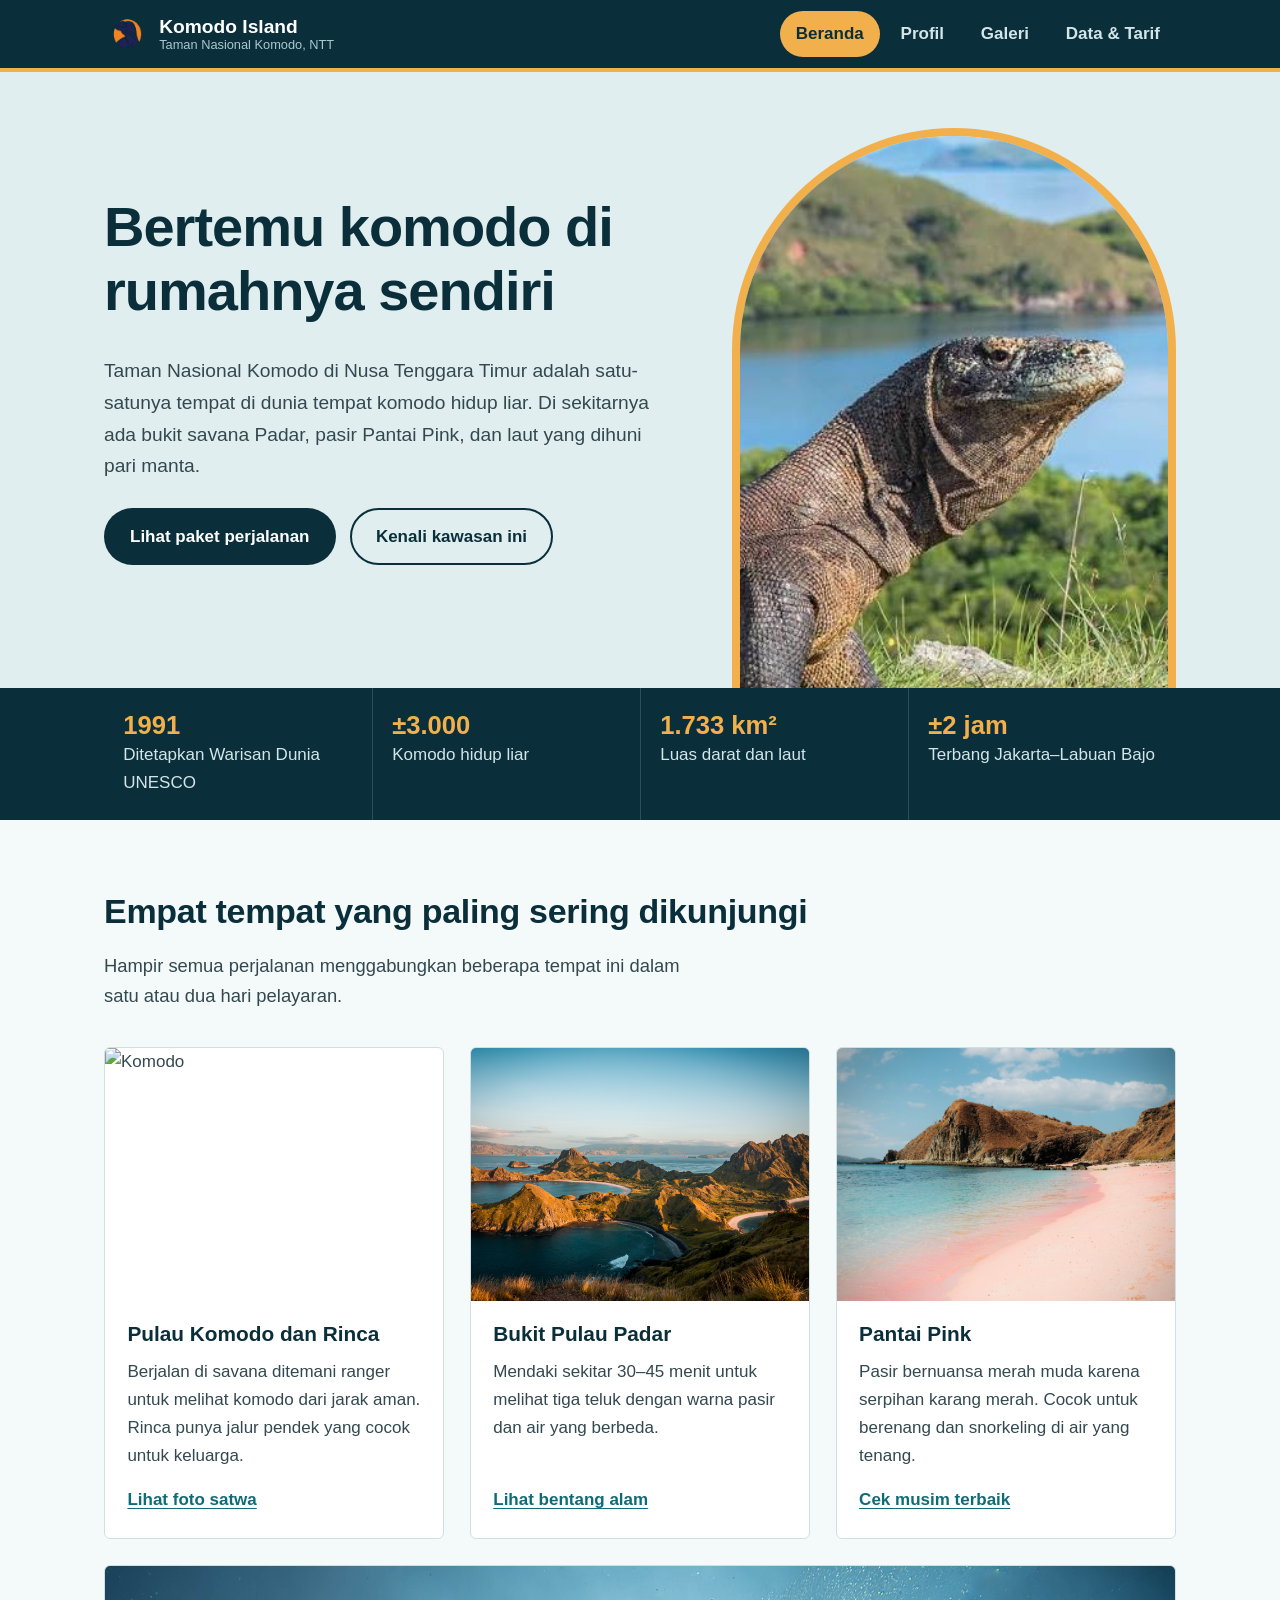
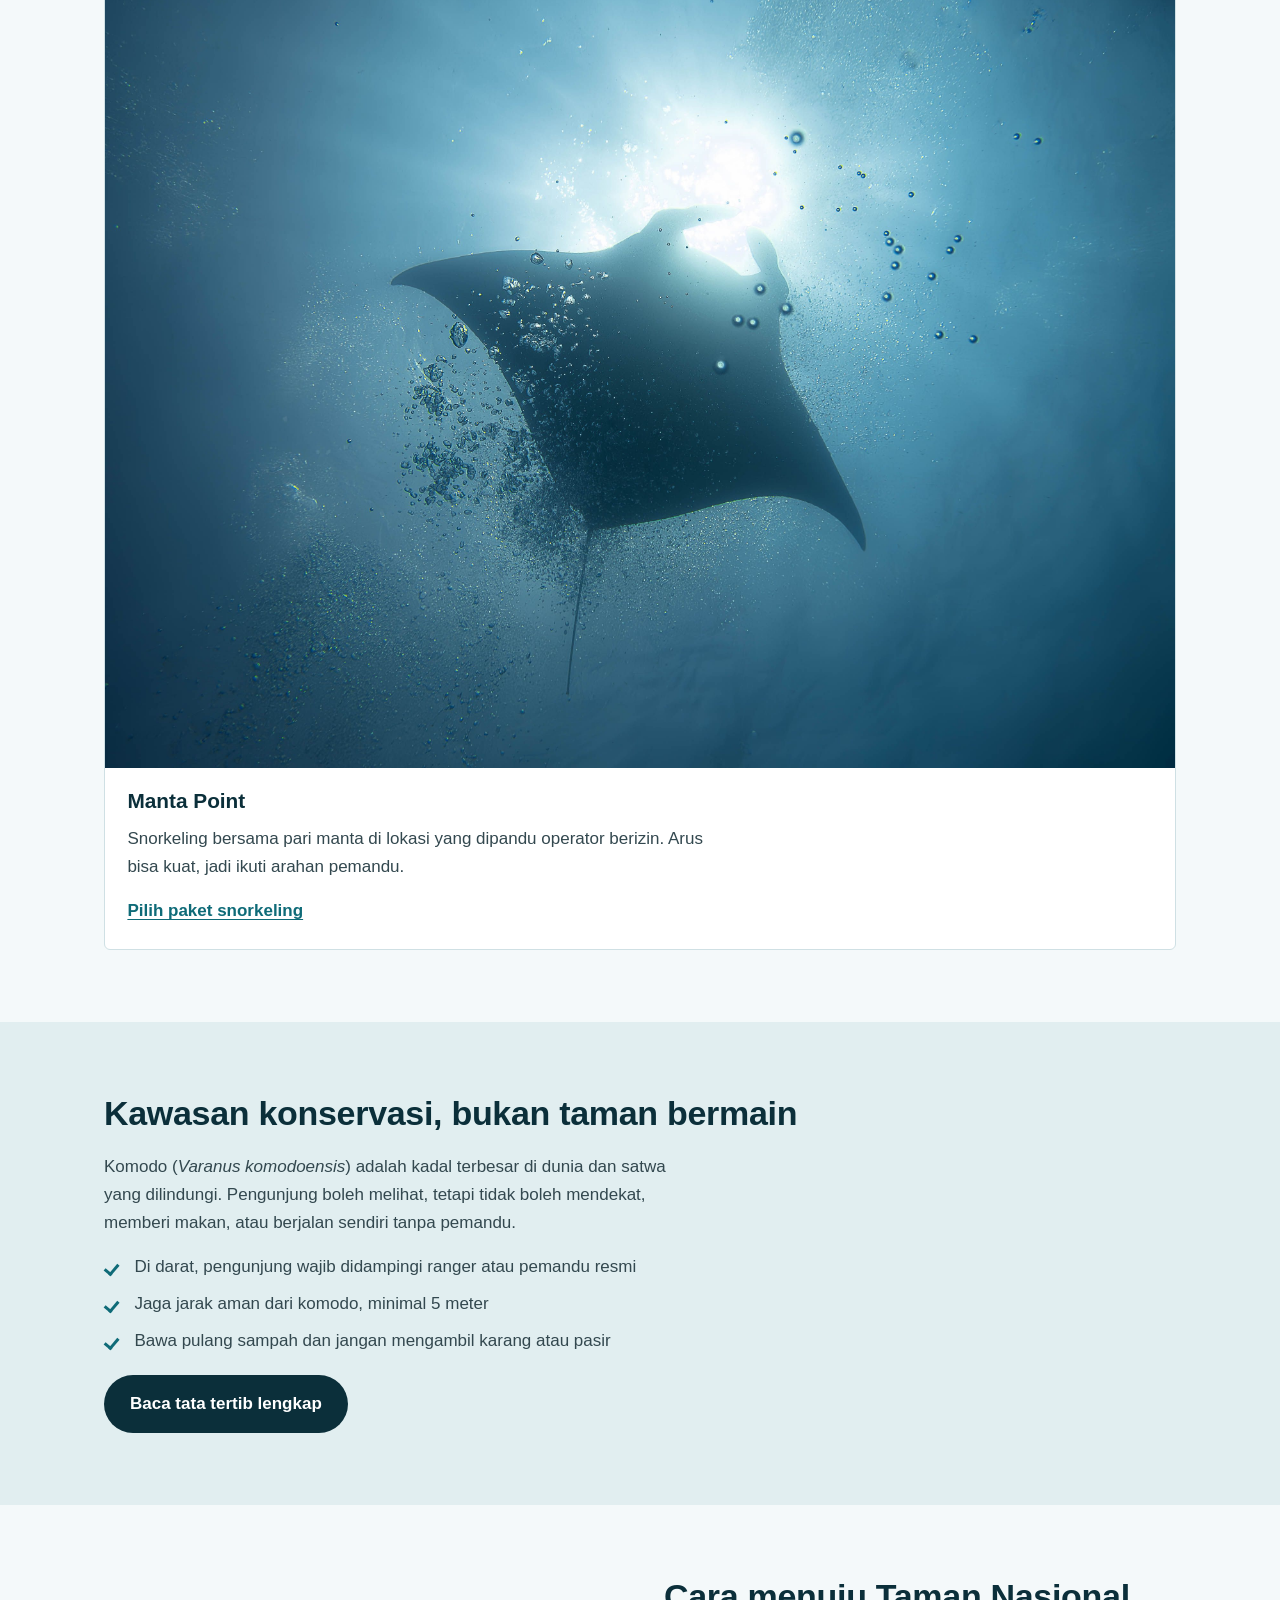
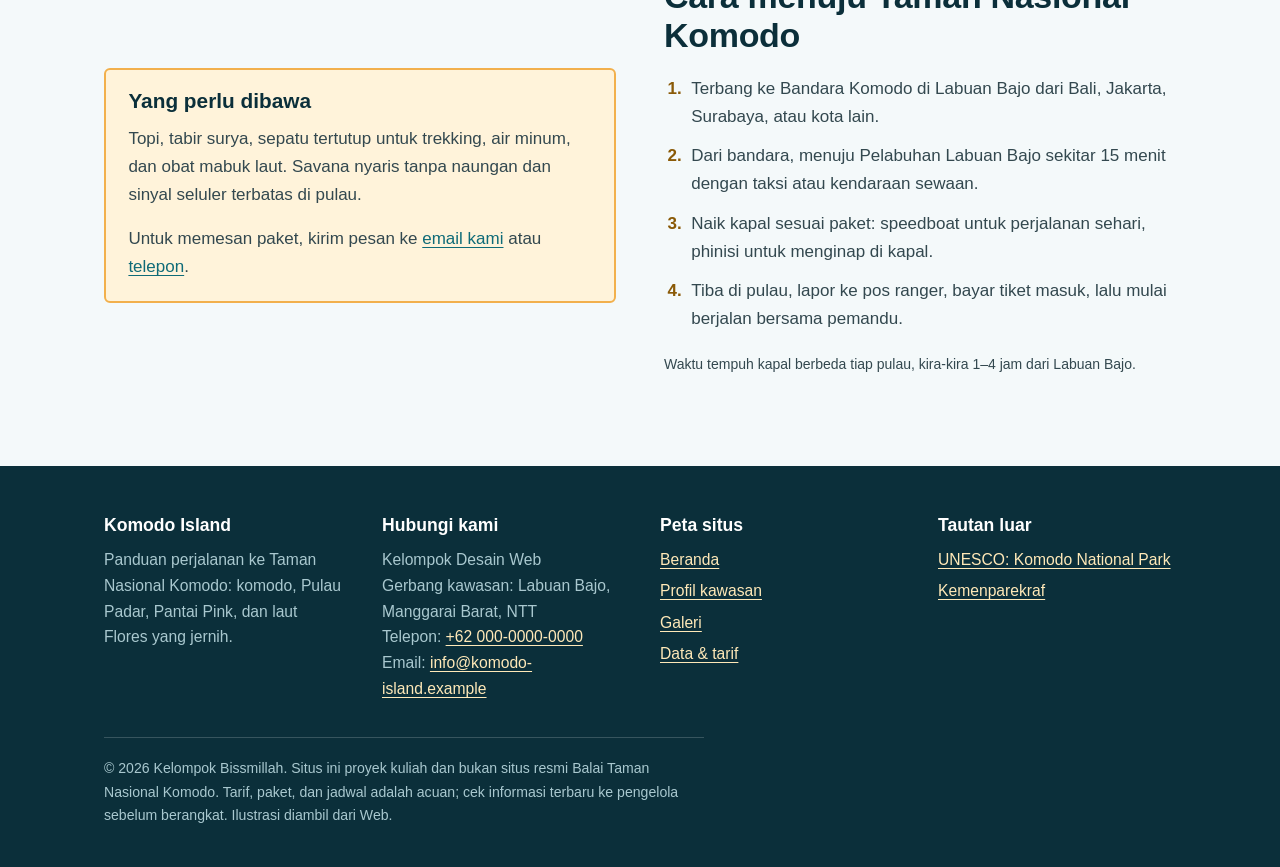
==== commit 3455bff4: "komodo" ====
--- a/komodo-island/index.html
+++ b/komodo-island/index.html
@@ -7,7 +7,7 @@
   <meta name="description"
     content="Panduan wisata Taman Nasional Komodo: komodo, Pulau Padar, Pantai Pink, Manta Point, dan cara menuju Labuan Bajo.">
   <title>Komodo Island | Wisata Taman Nasional Komodo</title>
-  <link rel="icon" type="image/svg+xml" href="assets/images/logo.svg">
+  <link rel="icon" href="assets/images/Logo.jpg">
   <link rel="stylesheet" href="assets/css/style.css">
 </head>
 
@@ -18,7 +18,7 @@
   <header class="site-header">
     <div class="container header-inner">
       <a class="brand" href="index.html">
-        <img src="assets/images/logo.svg" alt="Logo Komodo Island" width="44" height="44">
+        <img src="assets/images/Logo.jpg" alt="Logo Komodo Island" width="44" height="44">
         <div>Komodo Island<span>Taman Nasional Komodo, NTT</span></div>
       </a>
       <nav class="main-nav" aria-label="Navigasi utama">
@@ -47,7 +47,7 @@
           </div>
         </div>
         <div class="hero-media">
-          <img src="assets/images/hero.svg"
+          <img src="assets/images/hero.jpg"
             alt="Tiga teluk Pulau Padar dilihat dari bukit saat matahari terbit, dengan jalur pendakian berkelok"
             width="800" height="1000">
         </div>
@@ -75,7 +75,7 @@
         </div>
         <div class="cards">
           <article class="card">
-            <img src="assets/images/komodo.svg" alt="Komodo berjalan di padang savana kering dengan pohon lontar"
+            <img src="assets/images/Komodo.jpg" alt="Komodo"
               width="800" height="600" loading="lazy">
             <div class="card-body">
               <h3>Pulau Komodo dan Rinca</h3>
@@ -85,7 +85,7 @@
             </div>
           </article>
           <article class="card">
-            <img src="assets/images/padar-senja.svg" alt="Matahari terbenam di balik perbukitan Pulau Padar" width="800"
+            <img src="assets/images/Padar.jpg" alt="Matahari terbenam di balik perbukitan Pulau Padar" width="800"
               height="600" loading="lazy">
             <div class="card-body">
               <h3>Bukit Pulau Padar</h3>
@@ -94,7 +94,7 @@
             </div>
           </article>
           <article class="card">
-            <img src="assets/images/pantai-pink.svg" alt="Pantai Pink dengan pasir kemerahan dan air toska" width="800"
+            <img src="assets/images/PinkBeach.jpg" alt="Pantai Pink dengan pasir kemerahan dan air toska" width="800"
               height="600" loading="lazy">
             <div class="card-body">
               <h3>Pantai Pink</h3>
@@ -104,7 +104,7 @@
             </div>
           </article>
           <article class="card">
-            <img src="assets/images/manta.svg" alt="Pari manta berenang di perairan jernih dengan ikan kecil"
+            <img src="assets/images/Manta.jpg" alt="Pari manta berenang di perairan jernih dengan ikan kecil"
               width="800" height="600" loading="lazy">
             <div class="card-body">
               <h3>Manta Point</h3>
@@ -131,11 +131,6 @@
           </ul>
           <a class="btn btn--utama" href="data.html#tata-tertib">Baca tata tertib lengkap</a>
         </div>
-        <figure>
-          <img src="assets/images/phinisi.svg" alt="Kapal phinisi dengan layar putih berlayar saat matahari terbenam"
-            width="800" height="600" loading="lazy">
-          <figcaption>Kapal phinisi adalah cara paling umum menjelajah pulau-pulau di kawasan ini.</figcaption>
-        </figure>
       </div>
     </section>
 
@@ -163,17 +158,6 @@
       </div>
     </section>
 
-    <!-- ===== KUTIPAN ===== -->
-    <section class="section section--gelap" aria-label="Kesan pengunjung">
-      <div class="container">
-        <blockquote>
-          Komodo pertama muncul sepuluh menit setelah kami mendarat di Rinca. Tetapi senja di Padar yang membuat kami
-          diam sepanjang pelayaran pulang.
-          <cite>Dimas, pengunjung dari Surabaya</cite>
-        </blockquote>
-      </div>
-    </section>
-
   </main>
 
   <!-- ===== FOOTER (sama di semua halaman) ===== -->
@@ -207,8 +191,8 @@
           <h2>Tautan luar</h2>
           <ul>
             <li><a href="https://whc.unesco.org/en/list/609" target="_blank" rel="noopener noreferrer">UNESCO: Komodo
-                National Park \</a></li>
-            <li><a href="https://www.kemenparekraf.go.id/" target="_blank" rel="noopener noreferrer">Kemenparekraf \</a>
+                National Park</a></li>
+            <li><a href="https://www.kemenparekraf.go.id/" target="_blank" rel="noopener noreferrer">Kemenparekraf</a>
             </li>
           </ul>
         </div>
--- a/komodo-island/assets/css/style.css
+++ b/komodo-island/assets/css/style.css
@@ -2,85 +2,40 @@
    Komodo Island - style.css
    Tugas Kelompok Desain Web (HTML5 + CSS3 murni)
 
+   Catatan: versi ini TIDAK memakai :root dan var().
+   Semua nilai warna, font, dan ukuran ditulis langsung.
+   Font memakai font sistem (tanpa @font-face):
+   judul = Trebuchet MS, isi = Segoe UI / Calibri.
+   Semua ukuran memakai px (tanpa rem, em, clamp, min, vw).
+   Ukuran judul & kutipan diatur lewat media query.
+
+   Referensi nilai yang dipakai:
+   - Laut dalam  : #0b2f3a
+   - Laut        : #0f6b78
+   - Savana      : #b0963e
+   - Senja       : #f2b04c
+   - Senja tua   : #8a5a07
+   - Busa        : #e1eef0
+   - Langit      : #f4f9fa
+   - Karang gelap: #33484f
+   - Karang      : #c04b55
+   - Putih       : #ffffff
+
    Daftar isi:
-   1. Embedded font (@font-face)
-   2. Variabel & reset
-   3. Tipografi
-   4. Layout dasar (container, section)
-   5. Header & navigasi (Flexbox)
-   6. Hero
-   7. Komponen: tombol, kartu, info strip, kutipan
-   8. Galeri
-   9. Tabel
-  10. List khusus, FAQ, kalender
-  11. Footer
-  12. Responsive (media query)
+   1. Reset
+   2. Tipografi
+   3. Layout dasar (container, section)
+   4. Header & navigasi (Flexbox)
+   5. Hero
+   6. Komponen: tombol, kartu, info strip, kutipan
+   7. Galeri
+   8. Tabel
+   9. List khusus, FAQ, kalender
+  10. Footer
+  11. Responsive (media query)
    ========================================================= */
 
-/* ---------- 1. Embedded font ---------- */
-@font-face {
-  font-family: "Bricolage";
-  src: url("../fonts/bricolage-600.woff2") format("woff2");
-  font-weight: 600;
-  font-style: normal;
-  font-display: swap;
-}
-
-@font-face {
-  font-family: "Bricolage";
-  src: url("../fonts/bricolage-800.woff2") format("woff2");
-  font-weight: 800;
-  font-style: normal;
-  font-display: swap;
-}
-
-@font-face {
-  font-family: "Source Sans";
-  src: url("../fonts/sourcesans-400.woff2") format("woff2");
-  font-weight: 400;
-  font-style: normal;
-  font-display: swap;
-}
-
-@font-face {
-  font-family: "Source Sans";
-  src: url("../fonts/sourcesans-600.woff2") format("woff2");
-  font-weight: 600;
-  font-style: normal;
-  font-display: swap;
-}
-
-@font-face {
-  font-family: "Source Sans";
-  src: url("../fonts/sourcesans-700.woff2") format("woff2");
-  font-weight: 700;
-  font-style: normal;
-  font-display: swap;
-}
-
-/* ---------- 2. Variabel & reset ---------- */
-:root {
-  /* Palet warna */
-  --laut-dalam: #0b2f3a;
-  --laut: #0f6b78;
-  --savana: #b0963e;
-  --senja: #f2b04c;
-  --senja-tua: #8a5a07;
-  --busa: #e1eef0;
-  --langit: #f4f9fa;
-  --karang-gelap: #33484f;
-  --karang: #c04b55;
-  --putih: #ffffff;
-
-  --font-judul: "Bricolage", "Trebuchet MS", Arial, sans-serif;
-  --font-isi: "Source Sans", "Segoe UI", Arial, sans-serif;
-
-  --lebar-maks: 1120px;
-  --jarak: 1.5rem;
-  --radius-kecil: 6px;
-  --radius-besar: 28px;
-}
-
+/* ---------- 1. Reset ---------- */
 *,
 *::before,
 *::after {
@@ -94,11 +49,11 @@
 
 body {
   margin: 0;
-  font-family: var(--font-isi);
-  font-size: 1.0625rem;
+  font-family: "Segoe UI", Calibri, "Helvetica Neue", Arial, sans-serif;
+  font-size: 17px;
   line-height: 1.65;
-  color: var(--karang-gelap);
-  background-color: var(--langit);
+  color: #33484f;
+  background-color: #f4f9fa;
 }
 
 img {
@@ -108,112 +63,116 @@
 }
 
 a {
-  color: var(--laut);
+  color: #0f6b78;
   text-underline-offset: 3px;
 }
 
 a:hover {
-  color: var(--laut-dalam);
+  color: #0b2f3a;
 }
 
 a:focus-visible,
 summary:focus-visible {
-  outline: 3px solid var(--senja);
+  outline: 3px solid #f2b04c;
   outline-offset: 3px;
 }
 
-/* ---------- 3. Tipografi ---------- */
+/* ---------- 2. Tipografi ---------- */
 h1,
 h2,
 h3,
 h4 {
-  font-family: var(--font-judul);
-  color: var(--laut-dalam);
+  font-family: "Trebuchet MS", "Lucida Grande", Arial, sans-serif;
+  color: #0b2f3a;
   line-height: 1.15;
-  margin: 0 0 0.6em;
+  margin: 0;
 }
 
 h1 {
-  font-size: clamp(2.3rem, 5vw, 3.8rem);
+  font-size: 56px;
   font-weight: 800;
-  letter-spacing: -0.02em;
+  letter-spacing: -1px;
+  margin-bottom: 32px;
 }
 
 h2 {
-  font-size: clamp(1.6rem, 3vw, 2.3rem);
+  font-size: 34px;
   font-weight: 800;
-  letter-spacing: -0.01em;
+  letter-spacing: -0.3px;
+  margin-bottom: 20px;
 }
 
 h3 {
-  font-size: 1.3rem;
+  font-size: 20.8px;
   font-weight: 600;
+  margin-bottom: 12px;
 }
 
 h4 {
-  font-size: 1.1rem;
+  font-size: 17.6px;
   font-weight: 600;
+  margin-bottom: 10px;
 }
 
 p {
-  margin: 0 0 1em;
-  max-width: 68ch;
+  margin: 0 0 16px;
+  max-width: 600px;
 }
 
 strong {
   font-weight: 700;
-  color: var(--laut-dalam);
+  color: #0b2f3a;
 }
 
 small {
-  font-size: 0.875rem;
-}
-
-/* ---------- 4. Layout dasar ---------- */
+  font-size: 14px;
+}
+
+/* ---------- 3. Layout dasar ---------- */
 .container {
   width: 100%;
-  max-width: var(--lebar-maks);
+  max-width: 1120px;
   margin: 0 auto;
-  padding: 0 var(--jarak);
+  padding: 0 24px;
 }
 
 .section {
-  padding: 4.5rem 0;
+  padding: 72px 0;
 }
 
 .section--kabut {
-  background-color: var(--busa);
+  background-color: #e1eef0;
 }
 
 .section--gelap {
-  background-color: var(--laut-dalam);
+  background-color: #0b2f3a;
   color: #d3e5e9;
 }
 
 .section--gelap h2,
 .section--gelap h3 {
-  color: var(--putih);
+  color: #ffffff;
 }
 
 .section--gelap a {
-  color: var(--senja);
+  color: #f2b04c;
 }
 
 .section-head {
-  margin-bottom: 2.2rem;
+  margin-bottom: 35.2px;
 }
 
 .section-head p {
-  font-size: 1.15rem;
+  font-size: 18.4px;
 }
 
 .skip-link {
   position: absolute;
   left: -999px;
   top: 0;
-  background: var(--senja);
-  color: var(--laut-dalam);
-  padding: 0.6rem 1rem;
+  background: #f2b04c;
+  color: #0b2f3a;
+  padding: 9.6px 16px;
   font-weight: 700;
   z-index: 100;
 }
@@ -222,38 +181,38 @@
   left: 0;
 }
 
-/* ---------- 5. Header & navigasi ---------- */
+/* ---------- 4. Header & navigasi ---------- */
 .site-header {
-  background-color: var(--laut-dalam);
+  background-color: #0b2f3a;
   position: sticky;
   top: 0;
   z-index: 50;
-  border-bottom: 4px solid var(--senja);
+  border-bottom: 4px solid #f2b04c;
 }
 
 .header-inner {
   display: flex;
   align-items: center;
   justify-content: space-between;
-  gap: 1rem;
-  padding-top: 0.7rem;
-  padding-bottom: 0.7rem;
+  gap: 16px;
+  padding-top: 11.2px;
+  padding-bottom: 11.2px;
 }
 
 .brand {
   display: flex;
   align-items: center;
-  gap: 0.7rem;
+  gap: 11.2px;
   text-decoration: none;
-  color: var(--putih);
-  font-family: var(--font-judul);
+  color: #ffffff;
+  font-family: "Trebuchet MS", "Lucida Grande", Arial, sans-serif;
   font-weight: 800;
-  font-size: 1.2rem;
+  font-size: 19.2px;
   line-height: 1.1;
 }
 
 .brand:hover {
-  color: var(--putih);
+  color: #ffffff;
 }
 
 .brand img {
@@ -263,16 +222,16 @@
 
 .brand span {
   display: block;
-  font-family: var(--font-isi);
+  font-family: "Segoe UI", Calibri, "Helvetica Neue", Arial, sans-serif;
   font-weight: 400;
-  font-size: 0.8rem;
+  font-size: 12.8px;
   color: #a9c8cf;
 }
 
 .main-nav ul {
   display: flex;
   flex-wrap: wrap;
-  gap: 0.3rem;
+  gap: 4.8px;
   list-style: none;
   margin: 0;
   padding: 0;
@@ -280,7 +239,7 @@
 
 .main-nav a {
   display: block;
-  padding: 0.55rem 1rem;
+  padding: 8.8px 16px;
   border-radius: 999px;
   color: #d3e5e9;
   text-decoration: none;
@@ -290,35 +249,35 @@
 
 .main-nav a:hover {
   background-color: rgba(255, 255, 255, 0.12);
-  color: var(--putih);
+  color: #ffffff;
 }
 
 .main-nav a[aria-current="page"] {
-  background-color: var(--senja);
-  color: var(--laut-dalam);
-}
-
-/* ---------- 6. Hero ---------- */
+  background-color: #f2b04c;
+  color: #0b2f3a;
+}
+
+/* ---------- 5. Hero ---------- */
 .hero {
-  background-color: var(--busa);
+  background-color: #e1eef0;
   overflow: hidden;
 }
 
 .hero-inner {
   display: flex;
   align-items: center;
-  gap: 3.5rem;
-  padding-top: 3.5rem;
+  gap: 56px;
+  padding-top: 56px;
   padding-bottom: 0;
 }
 
 .hero-text {
   flex: 1 1 52%;
-  padding-bottom: 3.5rem;
+  padding-bottom: 56px;
 }
 
 .hero-text p {
-  font-size: 1.2rem;
+  font-size: 19.2px;
 }
 
 .hero-media {
@@ -332,47 +291,47 @@
   object-fit: cover;
   /* bentuk gapura / lengkung atas */
   border-radius: 999px 999px 0 0;
-  border: 8px solid var(--senja);
+  border: 8px solid #f2b04c;
   border-bottom: 0;
 }
 
 .hero-actions {
   display: flex;
   flex-wrap: wrap;
-  gap: 0.9rem;
-  margin-top: 1.6rem;
+  gap: 14.4px;
+  margin-top: 25.6px;
 }
 
 /* Hero halaman dalam (profil, galeri, data) */
 .page-hero {
-  background-color: var(--laut);
+  background-color: #0f6b78;
   color: #e4f2f5;
-  padding: 3.2rem 0 3rem;
+  padding: 51.2px 0 48px;
 }
 
 .page-hero h1 {
-  color: var(--putih);
-  margin-bottom: 0.3em;
+  color: #ffffff;
+  margin-bottom: 16px;
 }
 
 .page-hero p {
-  font-size: 1.2rem;
+  font-size: 19.2px;
   margin: 0;
 }
 
 .breadcrumb {
-  font-size: 0.95rem;
-  margin-bottom: 1rem;
+  font-size: 15.2px;
+  margin-bottom: 16px;
 }
 
 .breadcrumb a {
   color: #ffe9b8;
 }
 
-/* ---------- 7. Komponen ---------- */
+/* ---------- 6. Komponen ---------- */
 .btn {
   display: inline-block;
-  padding: 0.8rem 1.5rem;
+  padding: 12.8px 24px;
   border-radius: 999px;
   font-weight: 700;
   text-decoration: none;
@@ -381,38 +340,38 @@
 }
 
 .btn--utama {
-  background-color: var(--laut-dalam);
-  color: var(--putih);
+  background-color: #0b2f3a;
+  color: #ffffff;
 }
 
 .btn--utama:hover {
-  background-color: var(--laut);
-  color: var(--putih);
+  background-color: #0f6b78;
+  color: #ffffff;
 }
 
 .btn--garis {
-  border-color: var(--laut-dalam);
-  color: var(--laut-dalam);
+  border-color: #0b2f3a;
+  color: #0b2f3a;
 }
 
 .btn--garis:hover {
-  background-color: var(--laut-dalam);
-  color: var(--putih);
+  background-color: #0b2f3a;
+  color: #ffffff;
 }
 
 .btn--senja {
-  background-color: var(--senja);
-  color: var(--laut-dalam);
+  background-color: #f2b04c;
+  color: #0b2f3a;
 }
 
 .btn--senja:hover {
   background-color: #f7c566;
-  color: var(--laut-dalam);
+  color: #0b2f3a;
 }
 
 /* Info strip: fakta singkat desa */
 .info-strip {
-  background-color: var(--laut-dalam);
+  background-color: #0b2f3a;
   color: #d3e5e9;
 }
 
@@ -426,7 +385,7 @@
 
 .info-strip li {
   flex: 1 1 200px;
-  padding: 1.4rem 1.2rem;
+  padding: 22.4px 19.2px;
   border-left: 1px solid rgba(255, 255, 255, 0.15);
 }
 
@@ -436,9 +395,9 @@
 
 .info-strip strong {
   display: block;
-  font-family: var(--font-judul);
-  font-size: 1.6rem;
-  color: var(--senja);
+  font-family: "Trebuchet MS", "Lucida Grande", Arial, sans-serif;
+  font-size: 25.6px;
+  color: #f2b04c;
   line-height: 1.2;
 }
 
@@ -446,16 +405,16 @@
 .cards {
   display: flex;
   flex-wrap: wrap;
-  gap: 1.6rem;
+  gap: 25.6px;
 }
 
 .card {
   flex: 1 1 290px;
   display: flex;
   flex-direction: column;
-  background-color: var(--putih);
+  background-color: #ffffff;
   border: 1px solid #cfe0e4;
-  border-radius: var(--radius-kecil);
+  border-radius: 6px;
   overflow: hidden;
 }
 
@@ -466,7 +425,7 @@
 }
 
 .card-body {
-  padding: 1.3rem 1.4rem 1.5rem;
+  padding: 20.8px 22.4px 24px;
   display: flex;
   flex-direction: column;
   flex: 1;
@@ -485,7 +444,7 @@
   display: flex;
   flex-wrap: wrap;
   align-items: center;
-  gap: 3rem;
+  gap: 48px;
 }
 
 .split>* {
@@ -497,7 +456,7 @@
 }
 
 .split figure img {
-  border-radius: var(--radius-besar) var(--radius-kecil) var(--radius-besar) var(--radius-kecil);
+  border-radius: 28px 6px 28px 6px;
 }
 
 figure {
@@ -505,49 +464,49 @@
 }
 
 figcaption {
-  font-size: 0.9rem;
+  font-size: 14.4px;
   color: #566b72;
-  margin-top: 0.6rem;
+  margin-top: 9.6px;
 }
 
 blockquote {
   margin: 0;
-  padding: 0.4rem 0 0.4rem 1.6rem;
-  border-left: 6px solid var(--senja);
-  font-family: var(--font-judul);
-  font-size: clamp(1.3rem, 2.6vw, 1.8rem);
+  padding: 6.4px 0 6.4px 25.6px;
+  border-left: 6px solid #f2b04c;
+  font-family: "Trebuchet MS", "Lucida Grande", Arial, sans-serif;
+  font-size: 28px;
   font-weight: 600;
   line-height: 1.35;
-  color: var(--laut-dalam);
-  max-width: 34em;
+  color: #0b2f3a;
+  max-width: 900px;
 }
 
 blockquote cite {
   display: block;
-  margin-top: 0.8rem;
-  font-family: var(--font-isi);
-  font-size: 1rem;
+  margin-top: 12.8px;
+  font-family: "Segoe UI", Calibri, "Helvetica Neue", Arial, sans-serif;
+  font-size: 16px;
   font-weight: 400;
   font-style: normal;
-  color: var(--karang-gelap);
+  color: #33484f;
 }
 
 .callout {
   background-color: #fff3da;
-  border: 2px solid var(--senja);
-  border-radius: var(--radius-kecil);
-  padding: 1.2rem 1.4rem;
+  border: 2px solid #f2b04c;
+  border-radius: 6px;
+  padding: 19.2px 22.4px;
 }
 
 .callout p:last-child {
   margin-bottom: 0;
 }
 
-/* ---------- 8. Galeri ---------- */
+/* ---------- 7. Galeri ---------- */
 .gallery {
   display: flex;
   flex-wrap: wrap;
-  gap: 1.4rem;
+  gap: 22.4px;
   margin: 0;
   padding: 0;
   list-style: none;
@@ -558,9 +517,9 @@
 }
 
 .gallery figure {
-  background-color: var(--putih);
+  background-color: #ffffff;
   border: 1px solid #cfe0e4;
-  border-radius: var(--radius-kecil);
+  border-radius: 6px;
   overflow: hidden;
   height: 100%;
 }
@@ -572,9 +531,9 @@
 }
 
 .gallery figcaption {
-  padding: 0.8rem 1rem 1rem;
-  margin: 0;
-  color: var(--karang-gelap);
+  padding: 12.8px 16px 16px;
+  margin: 0;
+  color: #33484f;
 }
 
 .gallery figcaption strong {
@@ -584,64 +543,64 @@
 .gallery-nav {
   display: flex;
   flex-wrap: wrap;
-  gap: 0.6rem;
+  gap: 9.6px;
   list-style: none;
   padding: 0;
-  margin: 0 0 2rem;
+  margin: 0 0 32px;
 }
 
 .gallery-nav a {
   display: inline-block;
-  padding: 0.45rem 1rem;
-  border: 2px solid var(--laut);
+  padding: 7.2px 16px;
+  border: 2px solid #0f6b78;
   border-radius: 999px;
   text-decoration: none;
   font-weight: 600;
 }
 
 .gallery-nav a:hover {
-  background-color: var(--laut);
-  color: var(--putih);
-}
-
-/* ---------- 9. Tabel ---------- */
+  background-color: #0f6b78;
+  color: #ffffff;
+}
+
+/* ---------- 8. Tabel ---------- */
 .table-wrap {
   overflow-x: auto;
   /* tabel bisa digeser di layar kecil */
   border: 1px solid #c2d6db;
-  border-radius: var(--radius-kecil);
-  background-color: var(--putih);
+  border-radius: 6px;
+  background-color: #ffffff;
 }
 
 table {
   width: 100%;
   border-collapse: collapse;
   min-width: 560px;
-  font-size: 1rem;
+  font-size: 16px;
 }
 
 caption {
   caption-side: top;
   text-align: left;
-  padding: 1rem 1.1rem;
-  font-family: var(--font-judul);
+  padding: 16px 17.6px;
+  font-family: "Trebuchet MS", "Lucida Grande", Arial, sans-serif;
   font-weight: 600;
-  font-size: 1.15rem;
-  color: var(--laut-dalam);
-  background-color: var(--putih);
+  font-size: 18.4px;
+  color: #0b2f3a;
+  background-color: #ffffff;
 }
 
 th,
 td {
-  padding: 0.75rem 1.1rem;
+  padding: 12px 17.6px;
   text-align: left;
   vertical-align: top;
   border-top: 1px solid #d6e5e8;
 }
 
 thead th {
-  background-color: var(--laut-dalam);
-  color: var(--putih);
+  background-color: #0b2f3a;
+  color: #ffffff;
   font-weight: 600;
   border-top: 0;
 }
@@ -656,12 +615,12 @@
 
 tbody th {
   font-weight: 700;
-  color: var(--laut-dalam);
+  color: #0b2f3a;
 }
 
 tfoot td,
 tfoot th {
-  background-color: var(--busa);
+  background-color: #e1eef0;
   font-weight: 700;
 }
 
@@ -676,43 +635,43 @@
   text-align: center;
 }
 
-/* ---------- 10. List khusus, FAQ, definisi ---------- */
+/* ---------- 9. List khusus, FAQ, definisi ---------- */
 .check-list {
   list-style: none;
   padding: 0;
-  margin: 0 0 1.2em;
+  margin: 0 0 20px;
 }
 
 .check-list li {
   position: relative;
-  padding-left: 1.9rem;
-  margin-bottom: 0.55rem;
+  padding-left: 30.4px;
+  margin-bottom: 8.8px;
 }
 
 .check-list li::before {
   content: "";
   position: absolute;
-  left: 0.2rem;
-  top: 0.45em;
-  width: 0.55rem;
-  height: 0.9rem;
-  border-right: 3px solid var(--laut);
-  border-bottom: 3px solid var(--laut);
+  left: 3.2px;
+  top: 8px;
+  width: 8.8px;
+  height: 14.4px;
+  border-right: 3px solid #0f6b78;
+  border-bottom: 3px solid #0f6b78;
   transform: rotate(40deg);
 }
 
 .steps {
-  padding-left: 1.4rem;
+  padding-left: 22.4px;
 }
 
 .steps li {
-  margin-bottom: 0.7rem;
-  padding-left: 0.3rem;
+  margin-bottom: 11.2px;
+  padding-left: 4.8px;
 }
 
 .steps li::marker {
   font-weight: 700;
-  color: var(--senja-tua);
+  color: #8a5a07;
 }
 
 dl.fakta {
@@ -720,22 +679,22 @@
   flex-wrap: wrap;
   margin: 0;
   border: 1px solid #c2d6db;
-  border-radius: var(--radius-kecil);
-  background-color: var(--putih);
+  border-radius: 6px;
+  background-color: #ffffff;
   overflow: hidden;
 }
 
 dl.fakta dt,
 dl.fakta dd {
   margin: 0;
-  padding: 0.75rem 1.1rem;
+  padding: 12px 17.6px;
   border-top: 1px solid #d6e5e8;
 }
 
 dl.fakta dt {
   flex: 0 0 36%;
   font-weight: 700;
-  color: var(--laut-dalam);
+  color: #0b2f3a;
   background-color: #edf5f6;
 }
 
@@ -749,17 +708,17 @@
 }
 
 details {
-  background-color: var(--putih);
+  background-color: #ffffff;
   border: 1px solid #c2d6db;
-  border-radius: var(--radius-kecil);
-  margin-bottom: 0.8rem;
+  border-radius: 6px;
+  margin-bottom: 12.8px;
 }
 
 summary {
   cursor: pointer;
-  padding: 1rem 1.2rem;
+  padding: 16px 19.2px;
   font-weight: 700;
-  color: var(--laut-dalam);
+  color: #0b2f3a;
 }
 
 details[open] summary {
@@ -767,59 +726,59 @@
 }
 
 details p {
-  padding: 1rem 1.2rem 0;
+  padding: 16px 19.2px 0;
 }
 
 details p:last-child {
-  padding-bottom: 0.2rem;
+  padding-bottom: 3.2px;
 }
 
 .timeline {
   list-style: none;
   margin: 0;
-  padding: 0 0 0 1.6rem;
-  border-left: 4px solid var(--savana);
+  padding: 0 0 0 25.6px;
+  border-left: 4px solid #b0963e;
 }
 
 .timeline li {
-  margin-bottom: 1.4rem;
+  margin-bottom: 22.4px;
   position: relative;
 }
 
 .timeline li::before {
   content: "";
   position: absolute;
-  left: -2.05rem;
-  top: 0.4rem;
+  left: -32.8px;
+  top: 6.4px;
   width: 14px;
   height: 14px;
   border-radius: 50%;
-  background-color: var(--senja);
-  border: 3px solid var(--langit);
+  background-color: #f2b04c;
+  border: 3px solid #f4f9fa;
 }
 
 .timeline strong {
   display: block;
-  font-family: var(--font-judul);
-  font-size: 1.15rem;
+  font-family: "Trebuchet MS", "Lucida Grande", Arial, sans-serif;
+  font-size: 18.4px;
 }
 
 .badge {
   display: inline-block;
-  padding: 0.1rem 0.6rem;
+  padding: 1.6px 9.6px;
   border-radius: 999px;
-  background-color: var(--senja);
-  color: var(--laut-dalam);
-  font-size: 0.85rem;
+  background-color: #f2b04c;
+  color: #0b2f3a;
+  font-size: 13.6px;
   font-weight: 700;
 }
 
-/* ---------- 11. Footer ---------- */
+/* ---------- 10. Footer ---------- */
 .site-footer {
-  background-color: var(--laut-dalam);
+  background-color: #0b2f3a;
   color: #a9c8cf;
-  padding: 3rem 0 1.5rem;
-  font-size: 0.98rem;
+  padding: 48px 0 24px;
+  font-size: 15.68px;
 }
 
 .site-footer a {
@@ -829,7 +788,7 @@
 .footer-cols {
   display: flex;
   flex-wrap: wrap;
-  gap: 2.5rem;
+  gap: 40px;
 }
 
 .footer-cols>div {
@@ -837,8 +796,10 @@
 }
 
 .site-footer h2 {
-  font-size: 1.1rem;
-  color: var(--putih);
+  font-size: 17.6px;
+  line-height: 1.3;
+  margin-bottom: 10px;
+  color: #ffffff;
   letter-spacing: 0;
 }
 
@@ -849,7 +810,7 @@
 }
 
 .site-footer li {
-  margin-bottom: 0.35rem;
+  margin-bottom: 5.6px;
 }
 
 .site-footer address {
@@ -857,24 +818,36 @@
 }
 
 .footer-bawah {
-  margin-top: 2.2rem;
-  padding-top: 1.2rem;
+  margin-top: 35.2px;
+  padding-top: 19.2px;
   border-top: 1px solid rgba(255, 255, 255, 0.18);
-  font-size: 0.88rem;
-}
-
-/* ---------- 12. Responsive ---------- */
+  font-size: 14.08px;
+}
+
+/* ---------- 11. Responsive ---------- */
 
 /* Tablet (<= 900px) */
 @media (max-width: 900px) {
+  h1 {
+    font-size: 40px;
+  }
+
+  h2 {
+    font-size: 28px;
+  }
+
+  blockquote {
+    font-size: 22px;
+  }
+
   .section {
-    padding: 3.2rem 0;
+    padding: 51.2px 0;
   }
 
   .hero-inner {
     flex-direction: column;
-    gap: 2rem;
-    padding-top: 2.5rem;
+    gap: 32px;
+    padding-top: 40px;
   }
 
   .hero-text {
@@ -883,7 +856,8 @@
 
   .hero-media {
     align-self: center;
-    width: min(380px, 100%);
+    width: 380px;
+    max-width: 100%;
   }
 
   .info-strip li {
@@ -899,7 +873,19 @@
 /* Mobile (<= 640px) */
 @media (max-width: 640px) {
   body {
-    font-size: 1rem;
+    font-size: 16px;
+  }
+
+  h1 {
+    font-size: 36px;
+  }
+
+  h2 {
+    font-size: 26px;
+  }
+
+  blockquote {
+    font-size: 21px;
   }
 
   .header-inner {
@@ -908,7 +894,7 @@
   }
 
   .main-nav a {
-    padding: 0.45rem 0.85rem;
+    padding: 7.2px 13.6px;
   }
 
   .site-header {
@@ -918,7 +904,7 @@
 
   .info-strip li {
     flex-basis: 50%;
-    padding: 1rem;
+    padding: 16px;
   }
 
   dl.fakta dt,
@@ -936,27 +922,9 @@
   }
 }
 
-/* Hormati preferensi pengguna yang mengurangi animasi */
-@media (prefers-reduced-motion: reduce) {
-  html {
-    scroll-behavior: auto;
-  }
-
-  * {
-    transition: none !important;
-  }
-}
-
-/* Cetak: sembunyikan navigasi */
-@media print {
-
-  .site-header,
-  .hero-actions {
-    display: none;
-  }
-}
+
 
 /* Utilitas kecil */
 .gap-atas {
-  margin-top: 3rem;
+  margin-top: 48px;
 }
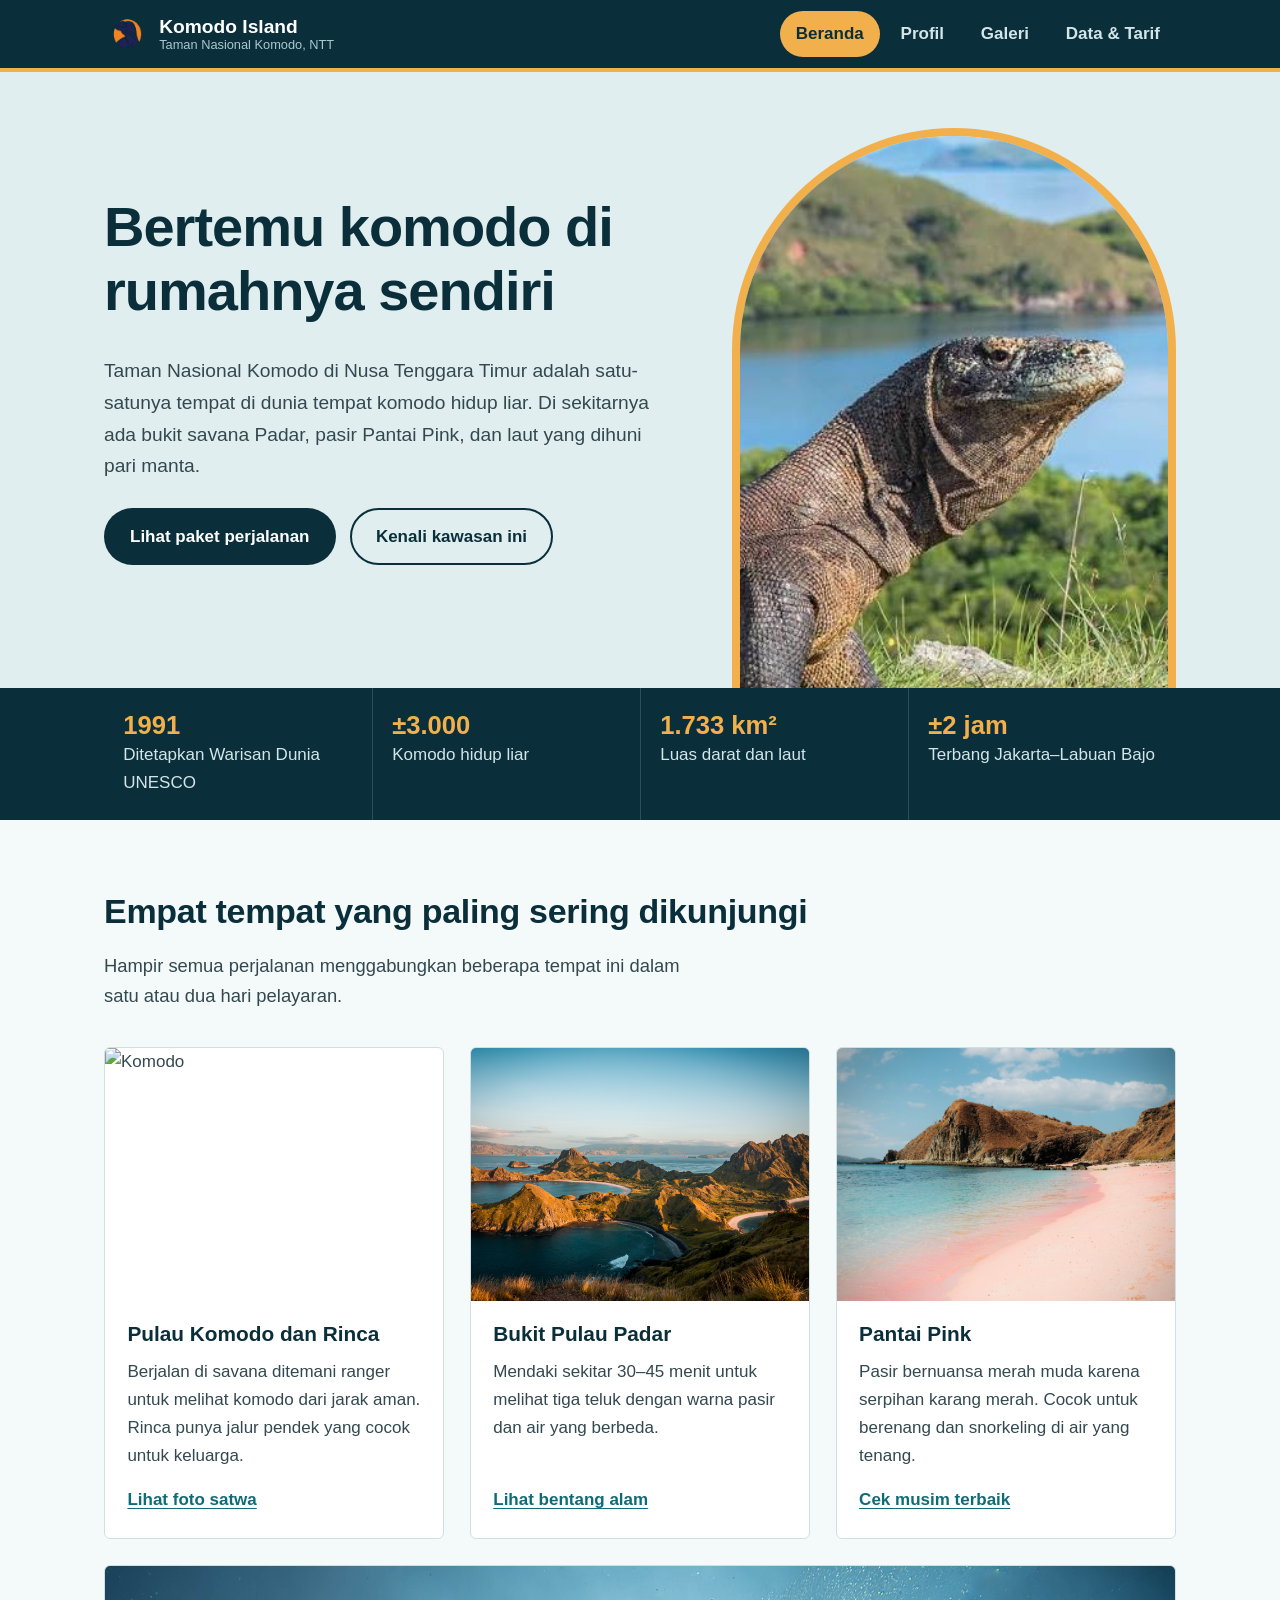
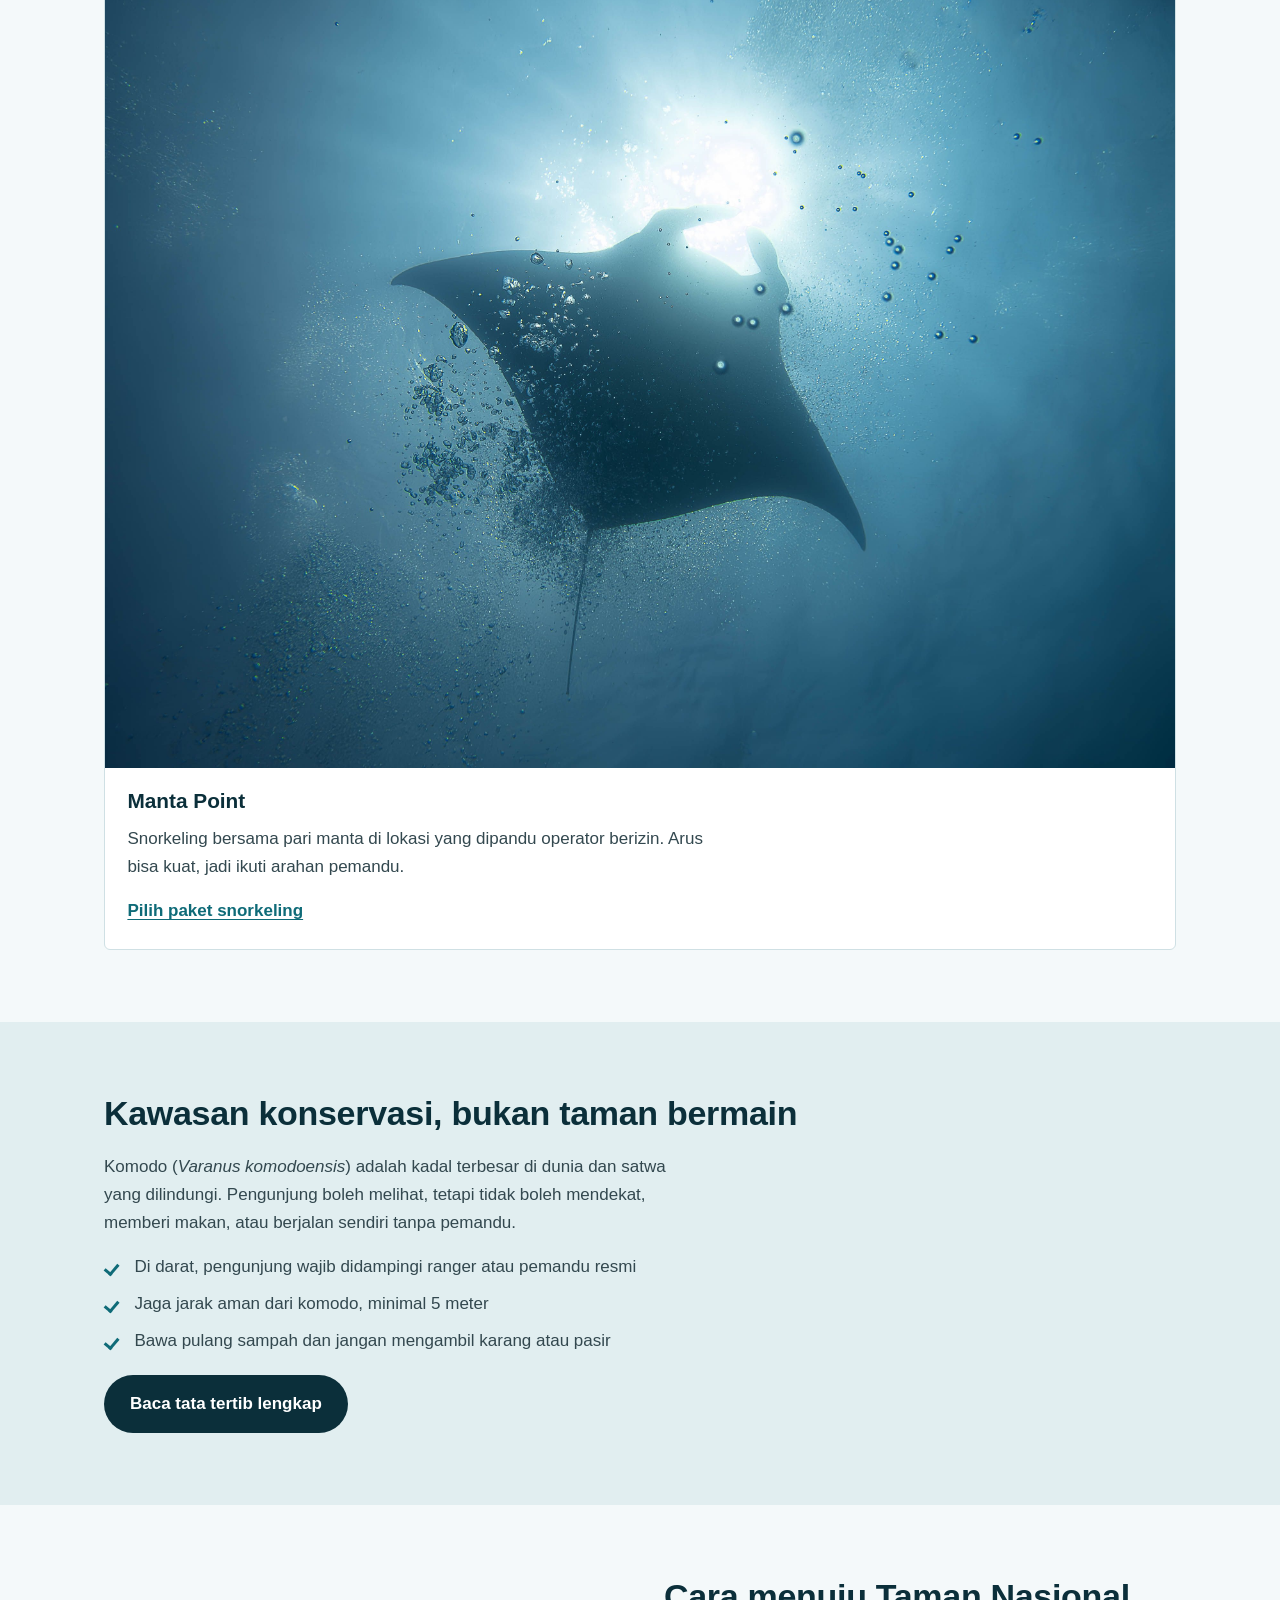
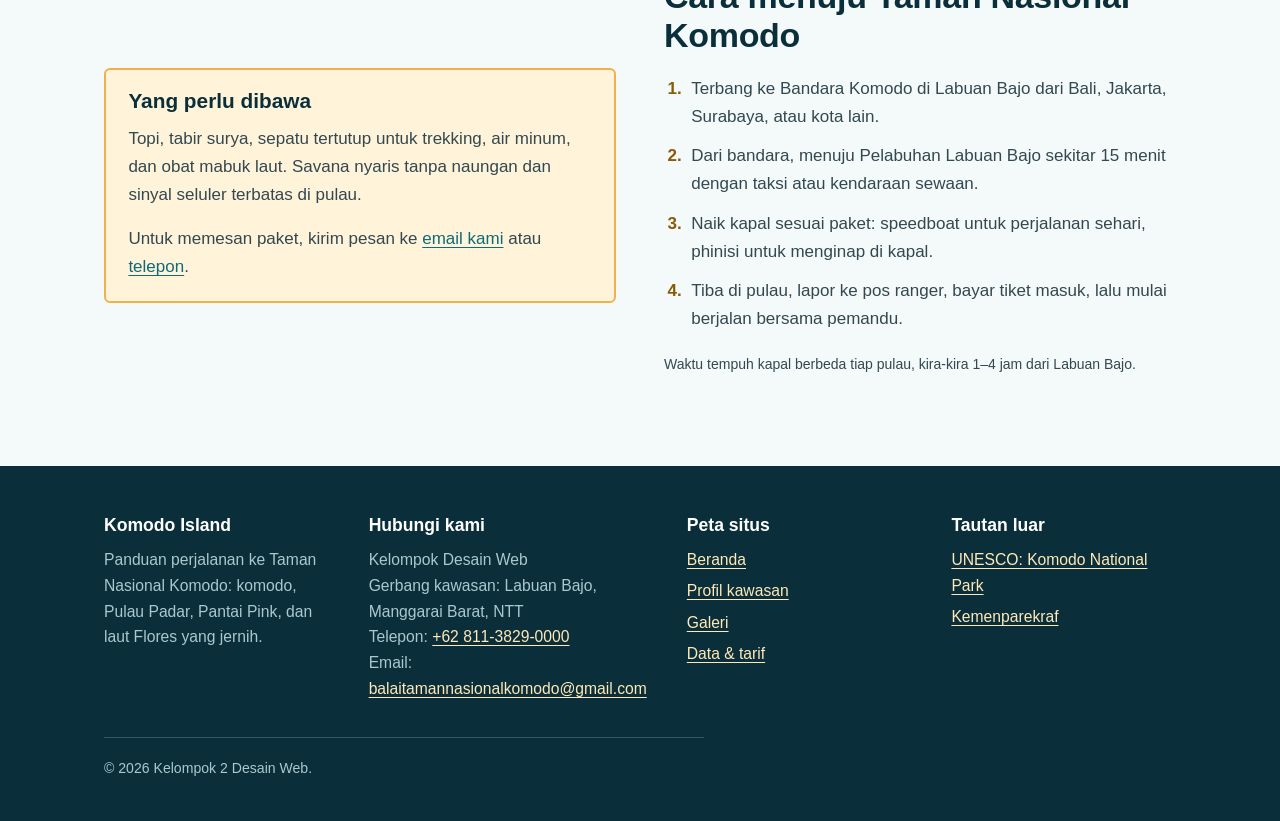
==== commit e147a036: "komodo" ====
--- a/komodo-island/index.html
+++ b/komodo-island/index.html
@@ -174,8 +174,8 @@
           <address>
             Kelompok Desain Web<br>
             Gerbang kawasan: Labuan Bajo, Manggarai Barat, NTT<br>
-            Telepon: <a href="tel:+620000000000">+62 000-0000-0000</a><br>
-            Email: <a href="mailto:info@komodo-island.example">info@komodo-island.example</a>
+            Telepon: <a href="tel:+6281138290000">+62 811-3829-0000</a><br>
+            Email: <a href="mailto:balaitamannasionalkomodo@gmail.com">balaitamannasionalkomodo@gmail.com</a>
           </address>
         </div>
         <div>
@@ -198,9 +198,7 @@
         </div>
       </div>
       <p class="footer-bawah">
-        &copy; 2026 Kelompok Bissmillah. Situs ini proyek kuliah dan bukan situs resmi Balai Taman Nasional Komodo.
-        Tarif, paket, dan jadwal adalah acuan; cek informasi terbaru ke pengelola sebelum berangkat.
-        Ilustrasi diambil dari Web.
+        &copy; 2026 Kelompok 2 Desain Web.
       </p>
     </div>
   </footer>
--- a/komodo-island/assets/css/style.css
+++ b/komodo-island/assets/css/style.css
@@ -1,40 +1,3 @@
-/* =========================================================
-   Komodo Island - style.css
-   Tugas Kelompok Desain Web (HTML5 + CSS3 murni)
-
-   Catatan: versi ini TIDAK memakai :root dan var().
-   Semua nilai warna, font, dan ukuran ditulis langsung.
-   Font memakai font sistem (tanpa @font-face):
-   judul = Trebuchet MS, isi = Segoe UI / Calibri.
-   Semua ukuran memakai px (tanpa rem, em, clamp, min, vw).
-   Ukuran judul & kutipan diatur lewat media query.
-
-   Referensi nilai yang dipakai:
-   - Laut dalam  : #0b2f3a
-   - Laut        : #0f6b78
-   - Savana      : #b0963e
-   - Senja       : #f2b04c
-   - Senja tua   : #8a5a07
-   - Busa        : #e1eef0
-   - Langit      : #f4f9fa
-   - Karang gelap: #33484f
-   - Karang      : #c04b55
-   - Putih       : #ffffff
-
-   Daftar isi:
-   1. Reset
-   2. Tipografi
-   3. Layout dasar (container, section)
-   4. Header & navigasi (Flexbox)
-   5. Hero
-   6. Komponen: tombol, kartu, info strip, kutipan
-   7. Galeri
-   8. Tabel
-   9. List khusus, FAQ, kalender
-  10. Footer
-  11. Responsive (media query)
-   ========================================================= */
-
 /* ---------- 1. Reset ---------- */
 *,
 *::before,
@@ -467,28 +430,6 @@
   font-size: 14.4px;
   color: #566b72;
   margin-top: 9.6px;
-}
-
-blockquote {
-  margin: 0;
-  padding: 6.4px 0 6.4px 25.6px;
-  border-left: 6px solid #f2b04c;
-  font-family: "Trebuchet MS", "Lucida Grande", Arial, sans-serif;
-  font-size: 28px;
-  font-weight: 600;
-  line-height: 1.35;
-  color: #0b2f3a;
-  max-width: 900px;
-}
-
-blockquote cite {
-  display: block;
-  margin-top: 12.8px;
-  font-family: "Segoe UI", Calibri, "Helvetica Neue", Arial, sans-serif;
-  font-size: 16px;
-  font-weight: 400;
-  font-style: normal;
-  color: #33484f;
 }
 
 .callout {
@@ -836,10 +777,6 @@
     font-size: 28px;
   }
 
-  blockquote {
-    font-size: 22px;
-  }
-
   .section {
     padding: 51.2px 0;
   }
@@ -884,10 +821,6 @@
     font-size: 26px;
   }
 
-  blockquote {
-    font-size: 21px;
-  }
-
   .header-inner {
     flex-direction: column;
     align-items: flex-start;
@@ -899,7 +832,7 @@
 
   .site-header {
     position: static;
-    /* header tidak menempel agar layar kecil tidak tertutup */
+  
   }
 
   .info-strip li {
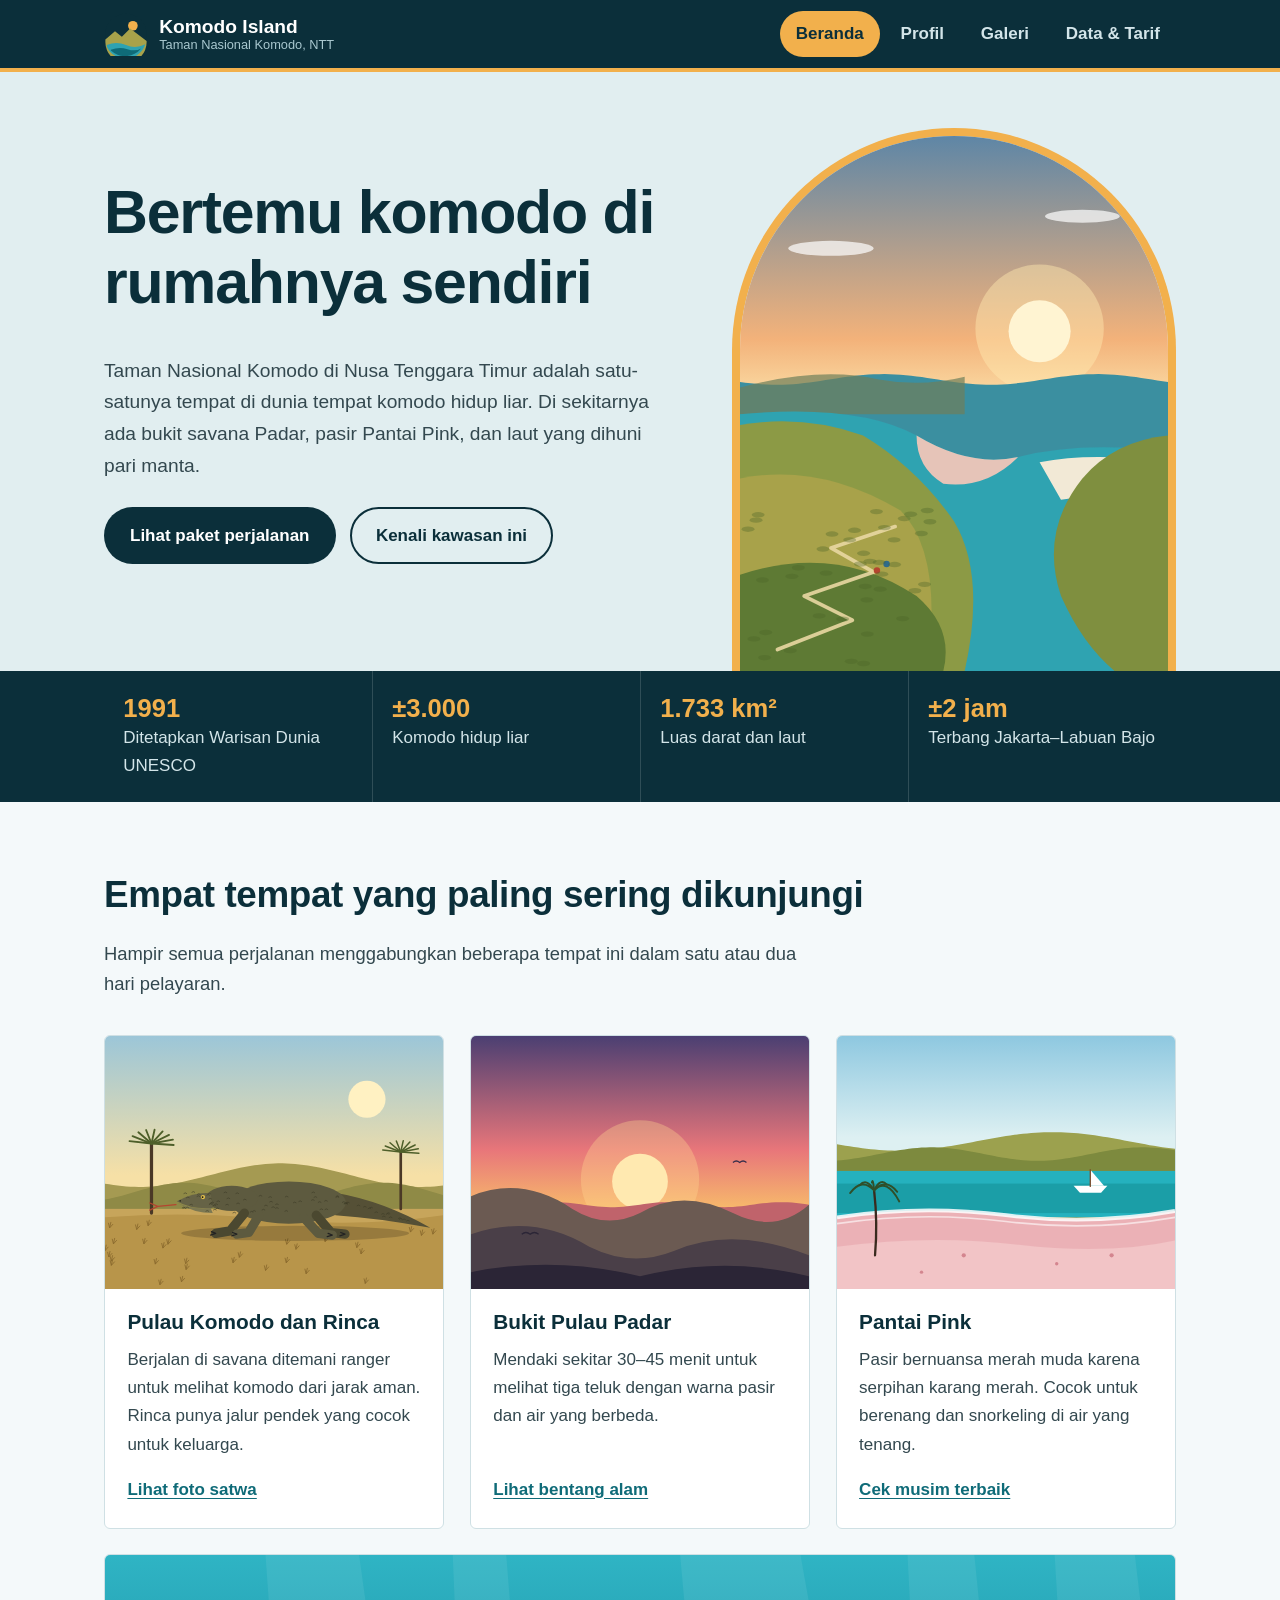
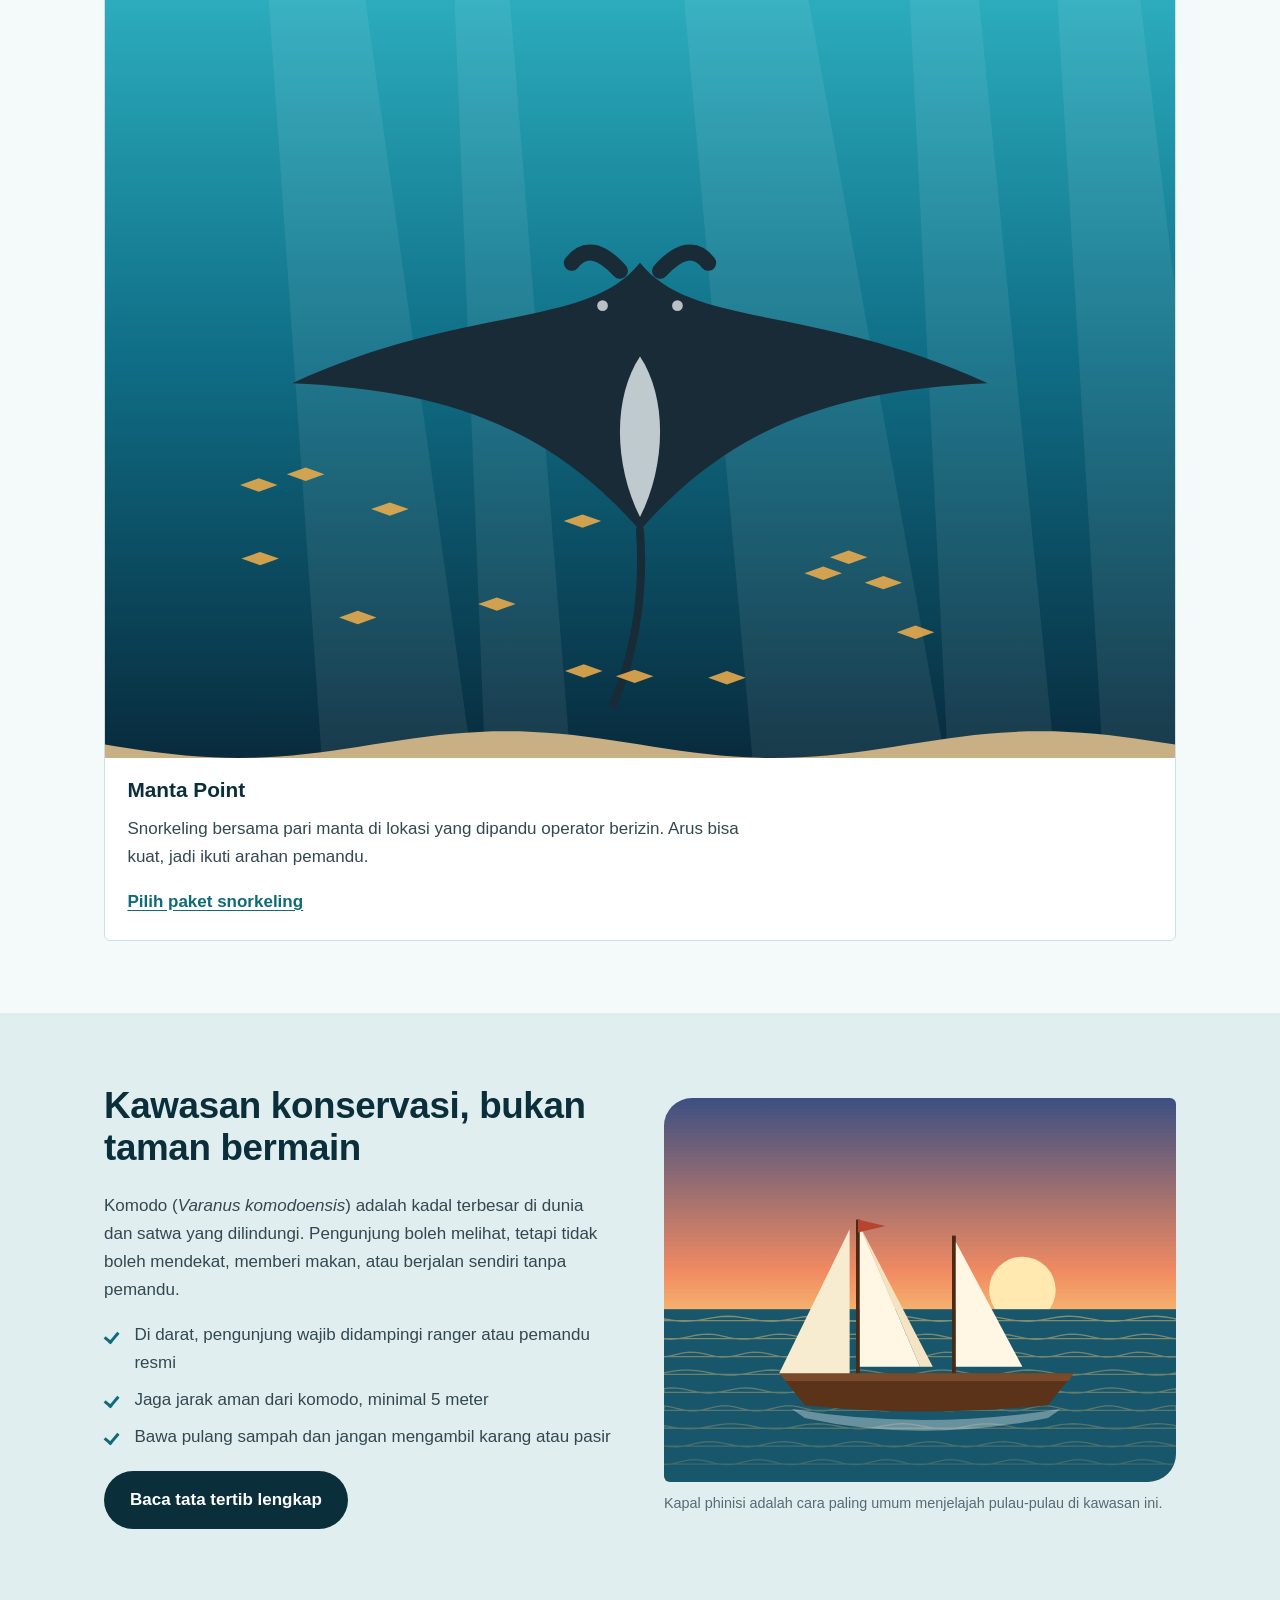
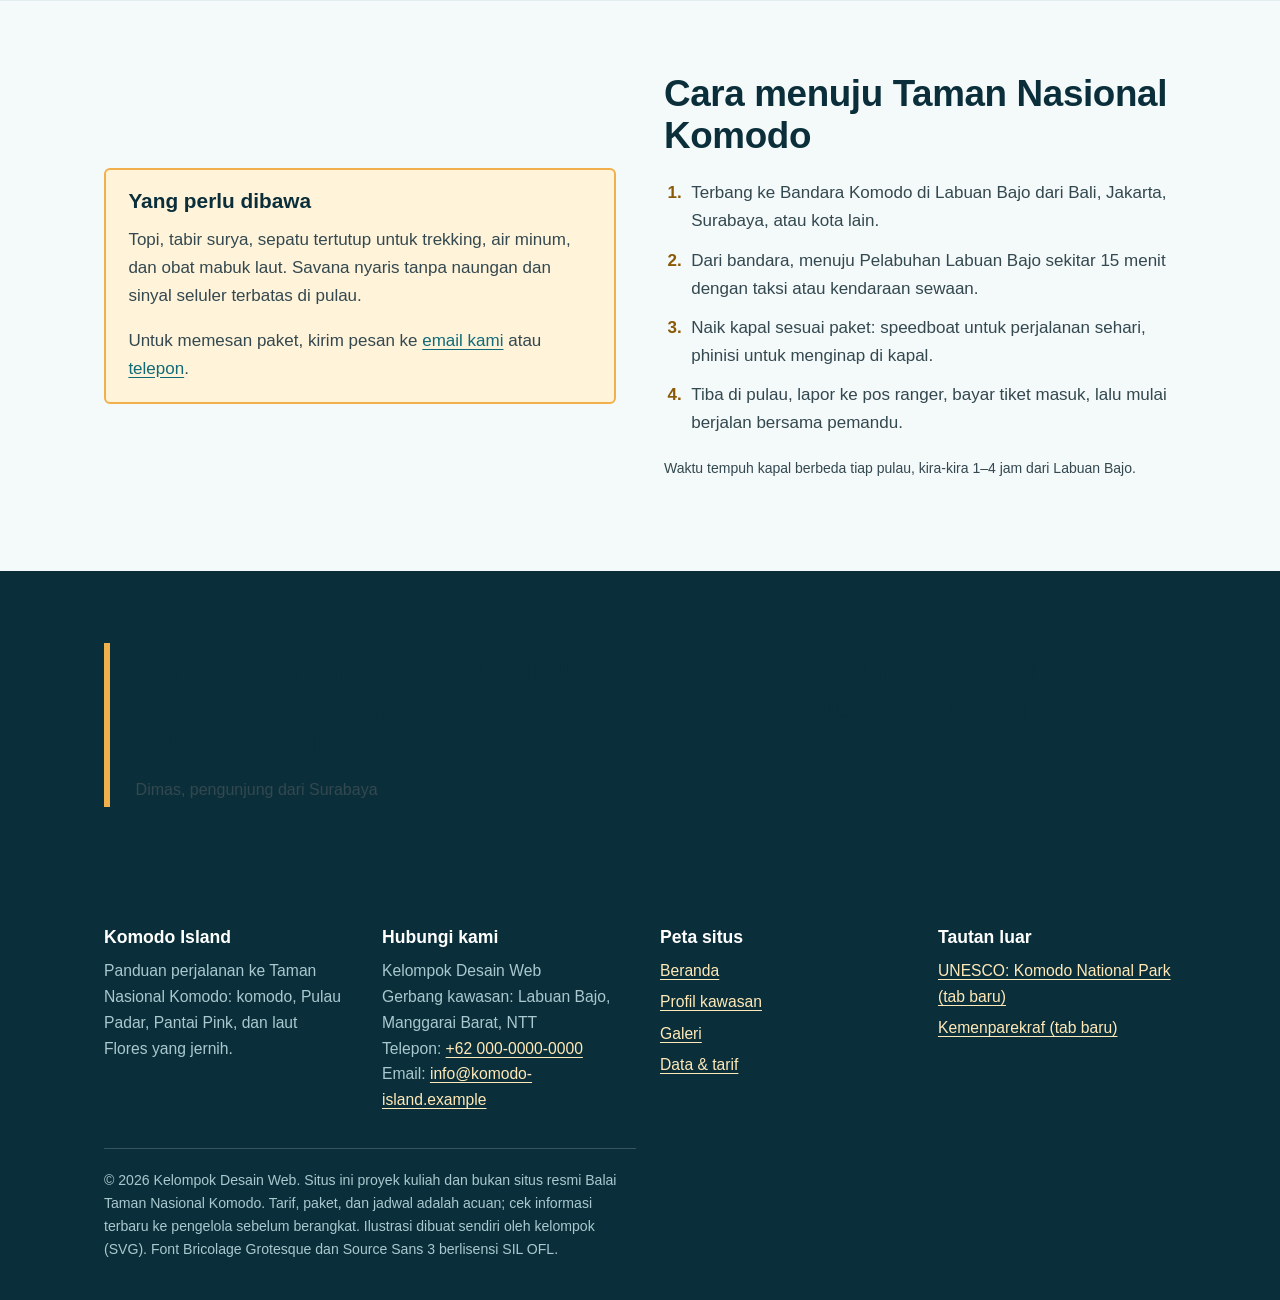
==== commit d6ec9e8f: "komit lagi" ====
--- a/komodo-island/index.html
+++ b/komodo-island/index.html
@@ -1,16 +1,13 @@
 <!DOCTYPE html>
 <html lang="id">
-
 <head>
   <meta charset="UTF-8">
   <meta name="viewport" content="width=device-width, initial-scale=1.0">
-  <meta name="description"
-    content="Panduan wisata Taman Nasional Komodo: komodo, Pulau Padar, Pantai Pink, Manta Point, dan cara menuju Labuan Bajo.">
+  <meta name="description" content="Panduan wisata Taman Nasional Komodo: komodo, Pulau Padar, Pantai Pink, Manta Point, dan cara menuju Labuan Bajo.">
   <title>Komodo Island | Wisata Taman Nasional Komodo</title>
-  <link rel="icon" href="assets/images/Logo.jpg">
+  <link rel="icon" type="image/svg+xml" href="assets/images/logo.svg">
   <link rel="stylesheet" href="assets/css/style.css">
 </head>
-
 <body>
   <a class="skip-link" href="#konten">Lewati ke konten utama</a>
 
@@ -18,7 +15,7 @@
   <header class="site-header">
     <div class="container header-inner">
       <a class="brand" href="index.html">
-        <img src="assets/images/Logo.jpg" alt="Logo Komodo Island" width="44" height="44">
+        <img src="assets/images/logo.svg" alt="Logo Komodo Island" width="44" height="44">
         <div>Komodo Island<span>Taman Nasional Komodo, NTT</span></div>
       </a>
       <nav class="main-nav" aria-label="Navigasi utama">
@@ -39,17 +36,14 @@
       <div class="container hero-inner">
         <div class="hero-text">
           <h1 id="judul-hero">Bertemu komodo di rumahnya sendiri</h1>
-          <p>Taman Nasional Komodo di Nusa Tenggara Timur adalah satu-satunya tempat di dunia tempat komodo hidup liar.
-            Di sekitarnya ada bukit savana Padar, pasir Pantai Pink, dan laut yang dihuni pari manta.</p>
+          <p>Taman Nasional Komodo di Nusa Tenggara Timur adalah satu-satunya tempat di dunia tempat komodo hidup liar. Di sekitarnya ada bukit savana Padar, pasir Pantai Pink, dan laut yang dihuni pari manta.</p>
           <div class="hero-actions">
             <a class="btn btn--utama" href="data.html#paket">Lihat paket perjalanan</a>
             <a class="btn btn--garis" href="profil.html">Kenali kawasan ini</a>
           </div>
         </div>
         <div class="hero-media">
-          <img src="assets/images/hero.jpg"
-            alt="Tiga teluk Pulau Padar dilihat dari bukit saat matahari terbit, dengan jalur pendakian berkelok"
-            width="800" height="1000">
+          <img src="assets/images/hero.svg" alt="Tiga teluk Pulau Padar dilihat dari bukit saat matahari terbit, dengan jalur pendakian berkelok" width="800" height="1000">
         </div>
       </div>
     </section>
@@ -75,18 +69,15 @@
         </div>
         <div class="cards">
           <article class="card">
-            <img src="assets/images/Komodo.jpg" alt="Komodo"
-              width="800" height="600" loading="lazy">
+            <img src="assets/images/komodo.svg" alt="Komodo berjalan di padang savana kering dengan pohon lontar" width="800" height="600" loading="lazy">
             <div class="card-body">
               <h3>Pulau Komodo dan Rinca</h3>
-              <p>Berjalan di savana ditemani ranger untuk melihat komodo dari jarak aman. Rinca punya jalur pendek yang
-                cocok untuk keluarga.</p>
+              <p>Berjalan di savana ditemani ranger untuk melihat komodo dari jarak aman. Rinca punya jalur pendek yang cocok untuk keluarga.</p>
               <a class="card-link" href="galeri.html#satwa">Lihat foto satwa</a>
             </div>
           </article>
           <article class="card">
-            <img src="assets/images/Padar.jpg" alt="Matahari terbenam di balik perbukitan Pulau Padar" width="800"
-              height="600" loading="lazy">
+            <img src="assets/images/padar-senja.svg" alt="Matahari terbenam di balik perbukitan Pulau Padar" width="800" height="600" loading="lazy">
             <div class="card-body">
               <h3>Bukit Pulau Padar</h3>
               <p>Mendaki sekitar 30&ndash;45 menit untuk melihat tiga teluk dengan warna pasir dan air yang berbeda.</p>
@@ -94,22 +85,18 @@
             </div>
           </article>
           <article class="card">
-            <img src="assets/images/PinkBeach.jpg" alt="Pantai Pink dengan pasir kemerahan dan air toska" width="800"
-              height="600" loading="lazy">
+            <img src="assets/images/pantai-pink.svg" alt="Pantai Pink dengan pasir kemerahan dan air toska" width="800" height="600" loading="lazy">
             <div class="card-body">
               <h3>Pantai Pink</h3>
-              <p>Pasir bernuansa merah muda karena serpihan karang merah. Cocok untuk berenang dan snorkeling di air
-                yang tenang.</p>
+              <p>Pasir bernuansa merah muda karena serpihan karang merah. Cocok untuk berenang dan snorkeling di air yang tenang.</p>
               <a class="card-link" href="data.html#kalender">Cek musim terbaik</a>
             </div>
           </article>
           <article class="card">
-            <img src="assets/images/Manta.jpg" alt="Pari manta berenang di perairan jernih dengan ikan kecil"
-              width="800" height="600" loading="lazy">
+            <img src="assets/images/manta.svg" alt="Pari manta berenang di perairan jernih dengan ikan kecil" width="800" height="600" loading="lazy">
             <div class="card-body">
               <h3>Manta Point</h3>
-              <p>Snorkeling bersama pari manta di lokasi yang dipandu operator berizin. Arus bisa kuat, jadi ikuti
-                arahan pemandu.</p>
+              <p>Snorkeling bersama pari manta di lokasi yang dipandu operator berizin. Arus bisa kuat, jadi ikuti arahan pemandu.</p>
               <a class="card-link" href="data.html#paket">Pilih paket snorkeling</a>
             </div>
           </article>
@@ -122,8 +109,7 @@
       <div class="container split">
         <div>
           <h2 id="judul-tentang">Kawasan konservasi, bukan taman bermain</h2>
-          <p>Komodo (<em>Varanus komodoensis</em>) adalah kadal terbesar di dunia dan satwa yang dilindungi. Pengunjung
-            boleh melihat, tetapi tidak boleh mendekat, memberi makan, atau berjalan sendiri tanpa pemandu.</p>
+          <p>Komodo (<em>Varanus komodoensis</em>) adalah kadal terbesar di dunia dan satwa yang dilindungi. Pengunjung boleh melihat, tetapi tidak boleh mendekat, memberi makan, atau berjalan sendiri tanpa pemandu.</p>
           <ul class="check-list">
             <li>Di darat, pengunjung wajib didampingi ranger atau pemandu resmi</li>
             <li>Jaga jarak aman dari komodo, minimal 5 meter</li>
@@ -131,6 +117,10 @@
           </ul>
           <a class="btn btn--utama" href="data.html#tata-tertib">Baca tata tertib lengkap</a>
         </div>
+        <figure>
+          <img src="assets/images/phinisi.svg" alt="Kapal phinisi dengan layar putih berlayar saat matahari terbenam" width="800" height="600" loading="lazy">
+          <figcaption>Kapal phinisi adalah cara paling umum menjelajah pulau-pulau di kawasan ini.</figcaption>
+        </figure>
       </div>
     </section>
 
@@ -149,12 +139,19 @@
         </div>
         <div class="callout">
           <h3>Yang perlu dibawa</h3>
-          <p>Topi, tabir surya, sepatu tertutup untuk trekking, air minum, dan obat mabuk laut. Savana nyaris tanpa
-            naungan dan sinyal seluler terbatas di pulau.</p>
-          <p>Untuk memesan paket, kirim pesan ke <a
-              href="mailto:info@komodo-island.example?subject=Pemesanan%20paket%20Komodo">email kami</a> atau <a
-              href="tel:+620000000000">telepon</a>.</p>
-        </div>
+          <p>Topi, tabir surya, sepatu tertutup untuk trekking, air minum, dan obat mabuk laut. Savana nyaris tanpa naungan dan sinyal seluler terbatas di pulau.</p>
+          <p>Untuk memesan paket, kirim pesan ke <a href="mailto:info@komodo-island.example?subject=Pemesanan%20paket%20Komodo">email kami</a> atau <a href="tel:+620000000000">telepon</a>.</p>
+        </div>
+      </div>
+    </section>
+
+    <!-- ===== KUTIPAN ===== -->
+    <section class="section section--gelap" aria-label="Kesan pengunjung">
+      <div class="container">
+        <blockquote>
+          Komodo pertama muncul sepuluh menit setelah kami mendarat di Rinca. Tetapi senja di Padar yang membuat kami diam sepanjang pelayaran pulang.
+          <cite>Dimas, pengunjung dari Surabaya</cite>
+        </blockquote>
       </div>
     </section>
 
@@ -166,16 +163,15 @@
       <div class="footer-cols">
         <div>
           <h2>Komodo Island</h2>
-          <p>Panduan perjalanan ke Taman Nasional Komodo: komodo, Pulau Padar, Pantai Pink, dan laut Flores yang jernih.
-          </p>
+          <p>Panduan perjalanan ke Taman Nasional Komodo: komodo, Pulau Padar, Pantai Pink, dan laut Flores yang jernih.</p>
         </div>
         <div>
           <h2>Hubungi kami</h2>
           <address>
             Kelompok Desain Web<br>
             Gerbang kawasan: Labuan Bajo, Manggarai Barat, NTT<br>
-            Telepon: <a href="tel:+6281138290000">+62 811-3829-0000</a><br>
-            Email: <a href="mailto:balaitamannasionalkomodo@gmail.com">balaitamannasionalkomodo@gmail.com</a>
+            Telepon: <a href="tel:+620000000000">+62 000-0000-0000</a><br>
+            Email: <a href="mailto:info@komodo-island.example">info@komodo-island.example</a>
           </address>
         </div>
         <div>
@@ -190,18 +186,17 @@
         <div>
           <h2>Tautan luar</h2>
           <ul>
-            <li><a href="https://whc.unesco.org/en/list/609" target="_blank" rel="noopener noreferrer">UNESCO: Komodo
-                National Park</a></li>
-            <li><a href="https://www.kemenparekraf.go.id/" target="_blank" rel="noopener noreferrer">Kemenparekraf</a>
-            </li>
+            <li><a href="https://whc.unesco.org/en/list/609" target="_blank" rel="noopener noreferrer">UNESCO: Komodo National Park (tab baru)</a></li>
+            <li><a href="https://www.kemenparekraf.go.id/" target="_blank" rel="noopener noreferrer">Kemenparekraf (tab baru)</a></li>
           </ul>
         </div>
       </div>
       <p class="footer-bawah">
-        &copy; 2026 Kelompok 2 Desain Web.
+        &copy; 2026 Kelompok Desain Web. Situs ini proyek kuliah dan bukan situs resmi Balai Taman Nasional Komodo.
+        Tarif, paket, dan jadwal adalah acuan; cek informasi terbaru ke pengelola sebelum berangkat.
+        Ilustrasi dibuat sendiri oleh kelompok (SVG). Font Bricolage Grotesque dan Source Sans 3 berlisensi SIL OFL.
       </p>
     </div>
   </footer>
 </body>
-
-</html>+</html>
--- a/komodo-island/assets/css/style.css
+++ b/komodo-island/assets/css/style.css
@@ -1,9 +1,86 @@
-/* ---------- 1. Reset ---------- */
+/* =========================================================
+   Komodo Island - style.css
+   Tugas Kelompok Desain Web (HTML5 + CSS3 murni)
+
+   Daftar isi:
+   1. Embedded font (@font-face)
+   2. Variabel & reset
+   3. Tipografi
+   4. Layout dasar (container, section)
+   5. Header & navigasi (Flexbox)
+   6. Hero
+   7. Komponen: tombol, kartu, info strip, kutipan
+   8. Galeri
+   9. Tabel
+  10. List khusus, FAQ, kalender
+  11. Footer
+  12. Responsive (media query)
+   ========================================================= */
+
+/* ---------- 1. Embedded font ---------- */
+@font-face {
+  font-family: "Bricolage";
+  src: url("../fonts/bricolage-600.woff2") format("woff2");
+  font-weight: 600;
+  font-style: normal;
+  font-display: swap;
+}
+@font-face {
+  font-family: "Bricolage";
+  src: url("../fonts/bricolage-800.woff2") format("woff2");
+  font-weight: 800;
+  font-style: normal;
+  font-display: swap;
+}
+@font-face {
+  font-family: "Source Sans";
+  src: url("../fonts/sourcesans-400.woff2") format("woff2");
+  font-weight: 400;
+  font-style: normal;
+  font-display: swap;
+}
+@font-face {
+  font-family: "Source Sans";
+  src: url("../fonts/sourcesans-600.woff2") format("woff2");
+  font-weight: 600;
+  font-style: normal;
+  font-display: swap;
+}
+@font-face {
+  font-family: "Source Sans";
+  src: url("../fonts/sourcesans-700.woff2") format("woff2");
+  font-weight: 700;
+  font-style: normal;
+  font-display: swap;
+}
+
+/* ---------- 2. Variabel & reset ---------- */
+:root {
+  /* Palet warna: laut toska, savana kering, dan langit senja */
+  --laut-dalam: #0b2f3a;
+  --laut: #0f6b78;
+  --savana: #b0963e;
+  --senja: #f2b04c;
+  --senja-tua: #8a5a07;
+  --busa: #e1eef0;
+  --langit: #f4f9fa;
+  --karang-gelap: #33484f;
+  --karang: #c04b55;
+  --putih: #ffffff;
+
+  --font-judul: "Bricolage", "Trebuchet MS", Arial, sans-serif;
+  --font-isi: "Source Sans", "Segoe UI", Arial, sans-serif;
+
+  --lebar-maks: 1120px;
+  --jarak: 1.5rem;
+  --radius-kecil: 6px;
+  --radius-besar: 28px;
+}
+
 *,
 *::before,
 *::after {
-  box-sizing: border-box;
-  /* box model: padding & border masuk hitungan lebar */
+  box-sizing: border-box; /* box model: padding & border masuk hitungan lebar */
 }
 
 html {
@@ -12,11 +89,11 @@
 
 body {
   margin: 0;
-  font-family: "Segoe UI", Calibri, "Helvetica Neue", Arial, sans-serif;
-  font-size: 17px;
+  font-family: var(--font-isi);
+  font-size: 1.0625rem;
   line-height: 1.65;
-  color: #33484f;
-  background-color: #f4f9fa;
+  color: var(--karang-gelap);
+  background-color: var(--langit);
 }
 
 img {
@@ -26,318 +103,274 @@
 }
 
 a {
-  color: #0f6b78;
+  color: var(--laut);
   text-underline-offset: 3px;
 }
-
 a:hover {
-  color: #0b2f3a;
-}
-
+  color: var(--laut-dalam);
+}
 a:focus-visible,
 summary:focus-visible {
-  outline: 3px solid #f2b04c;
+  outline: 3px solid var(--senja);
   outline-offset: 3px;
 }
 
-/* ---------- 2. Tipografi ---------- */
+/* ---------- 3. Tipografi ---------- */
 h1,
 h2,
 h3,
 h4 {
-  font-family: "Trebuchet MS", "Lucida Grande", Arial, sans-serif;
-  color: #0b2f3a;
+  font-family: var(--font-judul);
+  color: var(--laut-dalam);
   line-height: 1.15;
-  margin: 0;
-}
-
+  margin: 0 0 0.6em;
+}
 h1 {
-  font-size: 56px;
+  font-size: clamp(2.3rem, 5vw, 3.8rem);
   font-weight: 800;
-  letter-spacing: -1px;
-  margin-bottom: 32px;
-}
-
+  letter-spacing: -0.02em;
+}
 h2 {
-  font-size: 34px;
+  font-size: clamp(1.6rem, 3vw, 2.3rem);
   font-weight: 800;
-  letter-spacing: -0.3px;
-  margin-bottom: 20px;
-}
-
+  letter-spacing: -0.01em;
+}
 h3 {
-  font-size: 20.8px;
+  font-size: 1.3rem;
   font-weight: 600;
-  margin-bottom: 12px;
-}
-
+}
 h4 {
-  font-size: 17.6px;
+  font-size: 1.1rem;
   font-weight: 600;
-  margin-bottom: 10px;
-}
-
+}
 p {
-  margin: 0 0 16px;
-  max-width: 600px;
-}
-
+  margin: 0 0 1em;
+  max-width: 68ch;
+}
 strong {
   font-weight: 700;
-  color: #0b2f3a;
-}
-
+  color: var(--laut-dalam);
+}
 small {
-  font-size: 14px;
-}
-
-/* ---------- 3. Layout dasar ---------- */
+  font-size: 0.875rem;
+}
+
+/* ---------- 4. Layout dasar ---------- */
 .container {
   width: 100%;
-  max-width: 1120px;
+  max-width: var(--lebar-maks);
   margin: 0 auto;
-  padding: 0 24px;
+  padding: 0 var(--jarak);
 }
 
 .section {
-  padding: 72px 0;
-}
-
+  padding: 4.5rem 0;
+}
 .section--kabut {
-  background-color: #e1eef0;
-}
-
+  background-color: var(--busa);
+}
 .section--gelap {
-  background-color: #0b2f3a;
+  background-color: var(--laut-dalam);
   color: #d3e5e9;
 }
-
 .section--gelap h2,
 .section--gelap h3 {
-  color: #ffffff;
-}
-
+  color: var(--putih);
+}
 .section--gelap a {
-  color: #f2b04c;
+  color: var(--senja);
 }
 
 .section-head {
-  margin-bottom: 35.2px;
-}
-
+  margin-bottom: 2.2rem;
+}
 .section-head p {
-  font-size: 18.4px;
+  font-size: 1.15rem;
 }
 
 .skip-link {
   position: absolute;
   left: -999px;
   top: 0;
-  background: #f2b04c;
-  color: #0b2f3a;
-  padding: 9.6px 16px;
+  background: var(--senja);
+  color: var(--laut-dalam);
+  padding: 0.6rem 1rem;
   font-weight: 700;
   z-index: 100;
 }
-
 .skip-link:focus {
   left: 0;
 }
 
-/* ---------- 4. Header & navigasi ---------- */
+/* ---------- 5. Header & navigasi ---------- */
 .site-header {
-  background-color: #0b2f3a;
+  background-color: var(--laut-dalam);
   position: sticky;
   top: 0;
   z-index: 50;
-  border-bottom: 4px solid #f2b04c;
-}
-
+  border-bottom: 4px solid var(--senja);
+}
 .header-inner {
   display: flex;
   align-items: center;
   justify-content: space-between;
-  gap: 16px;
-  padding-top: 11.2px;
-  padding-bottom: 11.2px;
-}
-
+  gap: 1rem;
+  padding-top: 0.7rem;
+  padding-bottom: 0.7rem;
+}
 .brand {
   display: flex;
   align-items: center;
-  gap: 11.2px;
+  gap: 0.7rem;
   text-decoration: none;
-  color: #ffffff;
-  font-family: "Trebuchet MS", "Lucida Grande", Arial, sans-serif;
+  color: var(--putih);
+  font-family: var(--font-judul);
   font-weight: 800;
-  font-size: 19.2px;
+  font-size: 1.2rem;
   line-height: 1.1;
 }
-
 .brand:hover {
-  color: #ffffff;
-}
-
+  color: var(--putih);
+}
 .brand img {
   width: 44px;
   height: 44px;
 }
-
 .brand span {
   display: block;
-  font-family: "Segoe UI", Calibri, "Helvetica Neue", Arial, sans-serif;
+  font-family: var(--font-isi);
   font-weight: 400;
-  font-size: 12.8px;
+  font-size: 0.8rem;
   color: #a9c8cf;
 }
 
 .main-nav ul {
   display: flex;
   flex-wrap: wrap;
-  gap: 4.8px;
+  gap: 0.3rem;
   list-style: none;
   margin: 0;
   padding: 0;
 }
-
 .main-nav a {
   display: block;
-  padding: 8.8px 16px;
+  padding: 0.55rem 1rem;
   border-radius: 999px;
   color: #d3e5e9;
   text-decoration: none;
   font-weight: 600;
   transition: background-color 0.2s, color 0.2s;
 }
-
 .main-nav a:hover {
   background-color: rgba(255, 255, 255, 0.12);
-  color: #ffffff;
-}
-
+  color: var(--putih);
+}
 .main-nav a[aria-current="page"] {
-  background-color: #f2b04c;
-  color: #0b2f3a;
-}
-
-/* ---------- 5. Hero ---------- */
+  background-color: var(--senja);
+  color: var(--laut-dalam);
+}
+
+/* ---------- 6. Hero ---------- */
 .hero {
-  background-color: #e1eef0;
+  background-color: var(--busa);
   overflow: hidden;
 }
-
 .hero-inner {
   display: flex;
   align-items: center;
-  gap: 56px;
-  padding-top: 56px;
+  gap: 3.5rem;
+  padding-top: 3.5rem;
   padding-bottom: 0;
 }
-
 .hero-text {
   flex: 1 1 52%;
-  padding-bottom: 56px;
-}
-
+  padding-bottom: 3.5rem;
+}
 .hero-text p {
-  font-size: 19.2px;
-}
-
+  font-size: 1.2rem;
+}
 .hero-media {
   flex: 1 1 40%;
   align-self: flex-end;
 }
-
 .hero-media img {
   width: 100%;
   max-height: 560px;
   object-fit: cover;
   /* bentuk gapura / lengkung atas */
   border-radius: 999px 999px 0 0;
-  border: 8px solid #f2b04c;
+  border: 8px solid var(--senja);
   border-bottom: 0;
 }
-
 .hero-actions {
   display: flex;
   flex-wrap: wrap;
-  gap: 14.4px;
-  margin-top: 25.6px;
+  gap: 0.9rem;
+  margin-top: 1.6rem;
 }
 
 /* Hero halaman dalam (profil, galeri, data) */
 .page-hero {
-  background-color: #0f6b78;
+  background-color: var(--laut);
   color: #e4f2f5;
-  padding: 51.2px 0 48px;
-}
-
+  padding: 3.2rem 0 3rem;
+}
 .page-hero h1 {
-  color: #ffffff;
-  margin-bottom: 16px;
-}
-
+  color: var(--putih);
+  margin-bottom: 0.3em;
+}
 .page-hero p {
-  font-size: 19.2px;
-  margin: 0;
-}
-
+  font-size: 1.2rem;
+  margin: 0;
+}
 .breadcrumb {
-  font-size: 15.2px;
-  margin-bottom: 16px;
-}
-
+  font-size: 0.95rem;
+  margin-bottom: 1rem;
+}
 .breadcrumb a {
   color: #ffe9b8;
 }
 
-/* ---------- 6. Komponen ---------- */
+/* ---------- 7. Komponen ---------- */
 .btn {
   display: inline-block;
-  padding: 12.8px 24px;
+  padding: 0.8rem 1.5rem;
   border-radius: 999px;
   font-weight: 700;
   text-decoration: none;
   border: 2px solid transparent;
   transition: background-color 0.2s, color 0.2s, border-color 0.2s;
 }
-
 .btn--utama {
-  background-color: #0b2f3a;
-  color: #ffffff;
-}
-
+  background-color: var(--laut-dalam);
+  color: var(--putih);
+}
 .btn--utama:hover {
-  background-color: #0f6b78;
-  color: #ffffff;
-}
-
+  background-color: var(--laut);
+  color: var(--putih);
+}
 .btn--garis {
-  border-color: #0b2f3a;
-  color: #0b2f3a;
-}
-
+  border-color: var(--laut-dalam);
+  color: var(--laut-dalam);
+}
 .btn--garis:hover {
-  background-color: #0b2f3a;
-  color: #ffffff;
-}
-
+  background-color: var(--laut-dalam);
+  color: var(--putih);
+}
 .btn--senja {
-  background-color: #f2b04c;
-  color: #0b2f3a;
-}
-
+  background-color: var(--senja);
+  color: var(--laut-dalam);
+}
 .btn--senja:hover {
   background-color: #f7c566;
-  color: #0b2f3a;
+  color: var(--laut-dalam);
 }
 
 /* Info strip: fakta singkat desa */
 .info-strip {
-  background-color: #0b2f3a;
+  background-color: var(--laut-dalam);
   color: #d3e5e9;
 }
-
 .info-strip ul {
   display: flex;
   flex-wrap: wrap;
@@ -345,22 +378,19 @@
   margin: 0;
   padding: 0;
 }
-
 .info-strip li {
   flex: 1 1 200px;
-  padding: 22.4px 19.2px;
+  padding: 1.4rem 1.2rem;
   border-left: 1px solid rgba(255, 255, 255, 0.15);
 }
-
 .info-strip li:first-child {
   border-left: 0;
 }
-
 .info-strip strong {
   display: block;
-  font-family: "Trebuchet MS", "Lucida Grande", Arial, sans-serif;
-  font-size: 25.6px;
-  color: #f2b04c;
+  font-family: var(--font-judul);
+  font-size: 1.6rem;
+  color: var(--senja);
   line-height: 1.2;
 }
 
@@ -368,36 +398,31 @@
 .cards {
   display: flex;
   flex-wrap: wrap;
-  gap: 25.6px;
-}
-
+  gap: 1.6rem;
+}
 .card {
   flex: 1 1 290px;
   display: flex;
   flex-direction: column;
-  background-color: #ffffff;
+  background-color: var(--putih);
   border: 1px solid #cfe0e4;
-  border-radius: 6px;
+  border-radius: var(--radius-kecil);
   overflow: hidden;
 }
-
 .card img {
   width: 100%;
   aspect-ratio: 4 / 3;
   object-fit: cover;
 }
-
 .card-body {
-  padding: 20.8px 22.4px 24px;
+  padding: 1.3rem 1.4rem 1.5rem;
   display: flex;
   flex-direction: column;
   flex: 1;
 }
-
 .card-body p {
   flex: 1;
 }
-
 .card-link {
   font-weight: 700;
 }
@@ -407,212 +432,204 @@
   display: flex;
   flex-wrap: wrap;
   align-items: center;
-  gap: 48px;
-}
-
-.split>* {
+  gap: 3rem;
+}
+.split > * {
   flex: 1 1 340px;
 }
-
 .split--balik {
   flex-direction: row-reverse;
 }
-
 .split figure img {
-  border-radius: 28px 6px 28px 6px;
-}
-
+  border-radius: var(--radius-besar) var(--radius-kecil) var(--radius-besar) var(--radius-kecil);
+}
 figure {
   margin: 0;
 }
-
 figcaption {
-  font-size: 14.4px;
+  font-size: 0.9rem;
   color: #566b72;
-  margin-top: 9.6px;
+  margin-top: 0.6rem;
+}
+
+blockquote {
+  margin: 0;
+  padding: 0.4rem 0 0.4rem 1.6rem;
+  border-left: 6px solid var(--senja);
+  font-family: var(--font-judul);
+  font-size: clamp(1.3rem, 2.6vw, 1.8rem);
+  font-weight: 600;
+  line-height: 1.35;
+  color: var(--laut-dalam);
+  max-width: 34em;
+}
+blockquote cite {
+  display: block;
+  margin-top: 0.8rem;
+  font-family: var(--font-isi);
+  font-size: 1rem;
+  font-weight: 400;
+  font-style: normal;
+  color: var(--karang-gelap);
 }
 
 .callout {
   background-color: #fff3da;
-  border: 2px solid #f2b04c;
-  border-radius: 6px;
-  padding: 19.2px 22.4px;
-}
-
+  border: 2px solid var(--senja);
+  border-radius: var(--radius-kecil);
+  padding: 1.2rem 1.4rem;
+}
 .callout p:last-child {
   margin-bottom: 0;
 }
 
-/* ---------- 7. Galeri ---------- */
+/* ---------- 8. Galeri ---------- */
 .gallery {
   display: flex;
   flex-wrap: wrap;
-  gap: 22.4px;
+  gap: 1.4rem;
   margin: 0;
   padding: 0;
   list-style: none;
 }
-
 .gallery li {
   flex: 1 1 320px;
 }
-
 .gallery figure {
-  background-color: #ffffff;
+  background-color: var(--putih);
   border: 1px solid #cfe0e4;
-  border-radius: 6px;
+  border-radius: var(--radius-kecil);
   overflow: hidden;
   height: 100%;
 }
-
 .gallery img {
   width: 100%;
   aspect-ratio: 4 / 3;
   object-fit: cover;
 }
-
 .gallery figcaption {
-  padding: 12.8px 16px 16px;
-  margin: 0;
-  color: #33484f;
-}
-
+  padding: 0.8rem 1rem 1rem;
+  margin: 0;
+  color: var(--karang-gelap);
+}
 .gallery figcaption strong {
   display: block;
 }
-
 .gallery-nav {
   display: flex;
   flex-wrap: wrap;
-  gap: 9.6px;
+  gap: 0.6rem;
   list-style: none;
   padding: 0;
-  margin: 0 0 32px;
-}
-
+  margin: 0 0 2rem;
+}
 .gallery-nav a {
   display: inline-block;
-  padding: 7.2px 16px;
-  border: 2px solid #0f6b78;
+  padding: 0.45rem 1rem;
+  border: 2px solid var(--laut);
   border-radius: 999px;
   text-decoration: none;
   font-weight: 600;
 }
-
 .gallery-nav a:hover {
-  background-color: #0f6b78;
-  color: #ffffff;
-}
-
-/* ---------- 8. Tabel ---------- */
+  background-color: var(--laut);
+  color: var(--putih);
+}
+
+/* ---------- 9. Tabel ---------- */
 .table-wrap {
-  overflow-x: auto;
-  /* tabel bisa digeser di layar kecil */
+  overflow-x: auto; /* tabel bisa digeser di layar kecil */
   border: 1px solid #c2d6db;
-  border-radius: 6px;
-  background-color: #ffffff;
-}
-
+  border-radius: var(--radius-kecil);
+  background-color: var(--putih);
+}
 table {
   width: 100%;
   border-collapse: collapse;
   min-width: 560px;
-  font-size: 16px;
-}
-
+  font-size: 1rem;
+}
 caption {
   caption-side: top;
   text-align: left;
-  padding: 16px 17.6px;
-  font-family: "Trebuchet MS", "Lucida Grande", Arial, sans-serif;
+  padding: 1rem 1.1rem;
+  font-family: var(--font-judul);
   font-weight: 600;
-  font-size: 18.4px;
-  color: #0b2f3a;
-  background-color: #ffffff;
-}
-
+  font-size: 1.15rem;
+  color: var(--laut-dalam);
+  background-color: var(--putih);
+}
 th,
 td {
-  padding: 12px 17.6px;
+  padding: 0.75rem 1.1rem;
   text-align: left;
   vertical-align: top;
   border-top: 1px solid #d6e5e8;
 }
-
 thead th {
-  background-color: #0b2f3a;
-  color: #ffffff;
+  background-color: var(--laut-dalam);
+  color: var(--putih);
   font-weight: 600;
   border-top: 0;
 }
-
 tbody tr:nth-child(even) {
   background-color: #edf5f6;
 }
-
 tbody tr:hover {
   background-color: #fff3da;
 }
-
 tbody th {
   font-weight: 700;
-  color: #0b2f3a;
-}
-
+  color: var(--laut-dalam);
+}
 tfoot td,
 tfoot th {
-  background-color: #e1eef0;
-  font-weight: 700;
-}
-
+  background-color: var(--busa);
+  font-weight: 700;
+}
 td.angka,
 th.angka {
   text-align: right;
   white-space: nowrap;
 }
-
 td.tengah,
 th.tengah {
   text-align: center;
 }
 
-/* ---------- 9. List khusus, FAQ, definisi ---------- */
+/* ---------- 10. List khusus, FAQ, definisi ---------- */
 .check-list {
   list-style: none;
   padding: 0;
-  margin: 0 0 20px;
-}
-
+  margin: 0 0 1.2em;
+}
 .check-list li {
   position: relative;
-  padding-left: 30.4px;
-  margin-bottom: 8.8px;
-}
-
+  padding-left: 1.9rem;
+  margin-bottom: 0.55rem;
+}
 .check-list li::before {
   content: "";
   position: absolute;
-  left: 3.2px;
-  top: 8px;
-  width: 8.8px;
-  height: 14.4px;
-  border-right: 3px solid #0f6b78;
-  border-bottom: 3px solid #0f6b78;
+  left: 0.2rem;
+  top: 0.45em;
+  width: 0.55rem;
+  height: 0.9rem;
+  border-right: 3px solid var(--laut);
+  border-bottom: 3px solid var(--laut);
   transform: rotate(40deg);
 }
 
 .steps {
-  padding-left: 22.4px;
-}
-
+  padding-left: 1.4rem;
+}
 .steps li {
-  margin-bottom: 11.2px;
-  padding-left: 4.8px;
-}
-
+  margin-bottom: 0.7rem;
+  padding-left: 0.3rem;
+}
 .steps li::marker {
   font-weight: 700;
-  color: #8a5a07;
+  color: var(--senja-tua);
 }
 
 dl.fakta {
@@ -620,188 +637,153 @@
   flex-wrap: wrap;
   margin: 0;
   border: 1px solid #c2d6db;
-  border-radius: 6px;
-  background-color: #ffffff;
+  border-radius: var(--radius-kecil);
+  background-color: var(--putih);
   overflow: hidden;
 }
-
 dl.fakta dt,
 dl.fakta dd {
   margin: 0;
-  padding: 12px 17.6px;
+  padding: 0.75rem 1.1rem;
   border-top: 1px solid #d6e5e8;
 }
-
 dl.fakta dt {
   flex: 0 0 36%;
   font-weight: 700;
-  color: #0b2f3a;
+  color: var(--laut-dalam);
   background-color: #edf5f6;
 }
-
 dl.fakta dd {
   flex: 0 0 64%;
 }
-
 dl.fakta dt:first-of-type,
-dl.fakta dt:first-of-type+dd {
+dl.fakta dt:first-of-type + dd {
   border-top: 0;
 }
 
 details {
-  background-color: #ffffff;
+  background-color: var(--putih);
   border: 1px solid #c2d6db;
-  border-radius: 6px;
-  margin-bottom: 12.8px;
-}
-
+  border-radius: var(--radius-kecil);
+  margin-bottom: 0.8rem;
+}
 summary {
   cursor: pointer;
-  padding: 16px 19.2px;
-  font-weight: 700;
-  color: #0b2f3a;
-}
-
+  padding: 1rem 1.2rem;
+  font-weight: 700;
+  color: var(--laut-dalam);
+}
 details[open] summary {
   border-bottom: 1px solid #d6e5e8;
 }
-
 details p {
-  padding: 16px 19.2px 0;
-}
-
+  padding: 1rem 1.2rem 0;
+}
 details p:last-child {
-  padding-bottom: 3.2px;
+  padding-bottom: 0.2rem;
 }
 
 .timeline {
   list-style: none;
   margin: 0;
-  padding: 0 0 0 25.6px;
-  border-left: 4px solid #b0963e;
-}
-
+  padding: 0 0 0 1.6rem;
+  border-left: 4px solid var(--savana);
+}
 .timeline li {
-  margin-bottom: 22.4px;
+  margin-bottom: 1.4rem;
   position: relative;
 }
-
 .timeline li::before {
   content: "";
   position: absolute;
-  left: -32.8px;
-  top: 6.4px;
+  left: -2.05rem;
+  top: 0.4rem;
   width: 14px;
   height: 14px;
   border-radius: 50%;
-  background-color: #f2b04c;
-  border: 3px solid #f4f9fa;
-}
-
+  background-color: var(--senja);
+  border: 3px solid var(--langit);
+}
 .timeline strong {
   display: block;
-  font-family: "Trebuchet MS", "Lucida Grande", Arial, sans-serif;
-  font-size: 18.4px;
+  font-family: var(--font-judul);
+  font-size: 1.15rem;
 }
 
 .badge {
   display: inline-block;
-  padding: 1.6px 9.6px;
+  padding: 0.1rem 0.6rem;
   border-radius: 999px;
-  background-color: #f2b04c;
-  color: #0b2f3a;
-  font-size: 13.6px;
-  font-weight: 700;
-}
-
-/* ---------- 10. Footer ---------- */
+  background-color: var(--senja);
+  color: var(--laut-dalam);
+  font-size: 0.85rem;
+  font-weight: 700;
+}
+
+/* ---------- 11. Footer ---------- */
 .site-footer {
-  background-color: #0b2f3a;
+  background-color: var(--laut-dalam);
   color: #a9c8cf;
-  padding: 48px 0 24px;
-  font-size: 15.68px;
-}
-
+  padding: 3rem 0 1.5rem;
+  font-size: 0.98rem;
+}
 .site-footer a {
   color: #ffe9b8;
 }
-
 .footer-cols {
   display: flex;
   flex-wrap: wrap;
-  gap: 40px;
-}
-
-.footer-cols>div {
+  gap: 2.5rem;
+}
+.footer-cols > div {
   flex: 1 1 220px;
 }
-
 .site-footer h2 {
-  font-size: 17.6px;
-  line-height: 1.3;
-  margin-bottom: 10px;
-  color: #ffffff;
+  font-size: 1.1rem;
+  color: var(--putih);
   letter-spacing: 0;
 }
-
 .site-footer ul {
   list-style: none;
   margin: 0;
   padding: 0;
 }
-
 .site-footer li {
-  margin-bottom: 5.6px;
-}
-
+  margin-bottom: 0.35rem;
+}
 .site-footer address {
   font-style: normal;
 }
-
 .footer-bawah {
-  margin-top: 35.2px;
-  padding-top: 19.2px;
+  margin-top: 2.2rem;
+  padding-top: 1.2rem;
   border-top: 1px solid rgba(255, 255, 255, 0.18);
-  font-size: 14.08px;
-}
-
-/* ---------- 11. Responsive ---------- */
+  font-size: 0.88rem;
+}
+
+/* ---------- 12. Responsive ---------- */
 
 /* Tablet (<= 900px) */
 @media (max-width: 900px) {
-  h1 {
-    font-size: 40px;
-  }
-
-  h2 {
-    font-size: 28px;
-  }
-
   .section {
-    padding: 51.2px 0;
-  }
-
+    padding: 3.2rem 0;
+  }
   .hero-inner {
     flex-direction: column;
-    gap: 32px;
-    padding-top: 40px;
-  }
-
+    gap: 2rem;
+    padding-top: 2.5rem;
+  }
   .hero-text {
     padding-bottom: 0;
   }
-
   .hero-media {
     align-self: center;
-    width: 380px;
-    max-width: 100%;
-  }
-
+    width: min(380px, 100%);
+  }
   .info-strip li {
     border-left: 0;
     border-top: 1px solid rgba(255, 255, 255, 0.15);
   }
-
   .split--balik {
     flex-direction: row;
   }
@@ -810,54 +792,54 @@
 /* Mobile (<= 640px) */
 @media (max-width: 640px) {
   body {
-    font-size: 16px;
-  }
-
-  h1 {
-    font-size: 36px;
-  }
-
-  h2 {
-    font-size: 26px;
-  }
-
+    font-size: 1rem;
+  }
   .header-inner {
     flex-direction: column;
     align-items: flex-start;
   }
-
   .main-nav a {
-    padding: 7.2px 13.6px;
-  }
-
+    padding: 0.45rem 0.85rem;
+  }
   .site-header {
-    position: static;
-  
-  }
-
+    position: static; /* header tidak menempel agar layar kecil tidak tertutup */
+  }
   .info-strip li {
     flex-basis: 50%;
-    padding: 16px;
-  }
-
+    padding: 1rem;
+  }
   dl.fakta dt,
   dl.fakta dd {
     flex-basis: 100%;
   }
-
   dl.fakta dd {
     border-top: 0;
   }
-
   .hero-actions .btn {
     flex: 1 1 100%;
     text-align: center;
   }
 }
 
-
+/* Hormati preferensi pengguna yang mengurangi animasi */
+@media (prefers-reduced-motion: reduce) {
+  html {
+    scroll-behavior: auto;
+  }
+  * {
+    transition: none !important;
+  }
+}
+
+/* Cetak: sembunyikan navigasi */
+@media print {
+  .site-header,
+  .hero-actions {
+    display: none;
+  }
+}
 
 /* Utilitas kecil */
 .gap-atas {
-  margin-top: 48px;
-}+  margin-top: 3rem;
+}
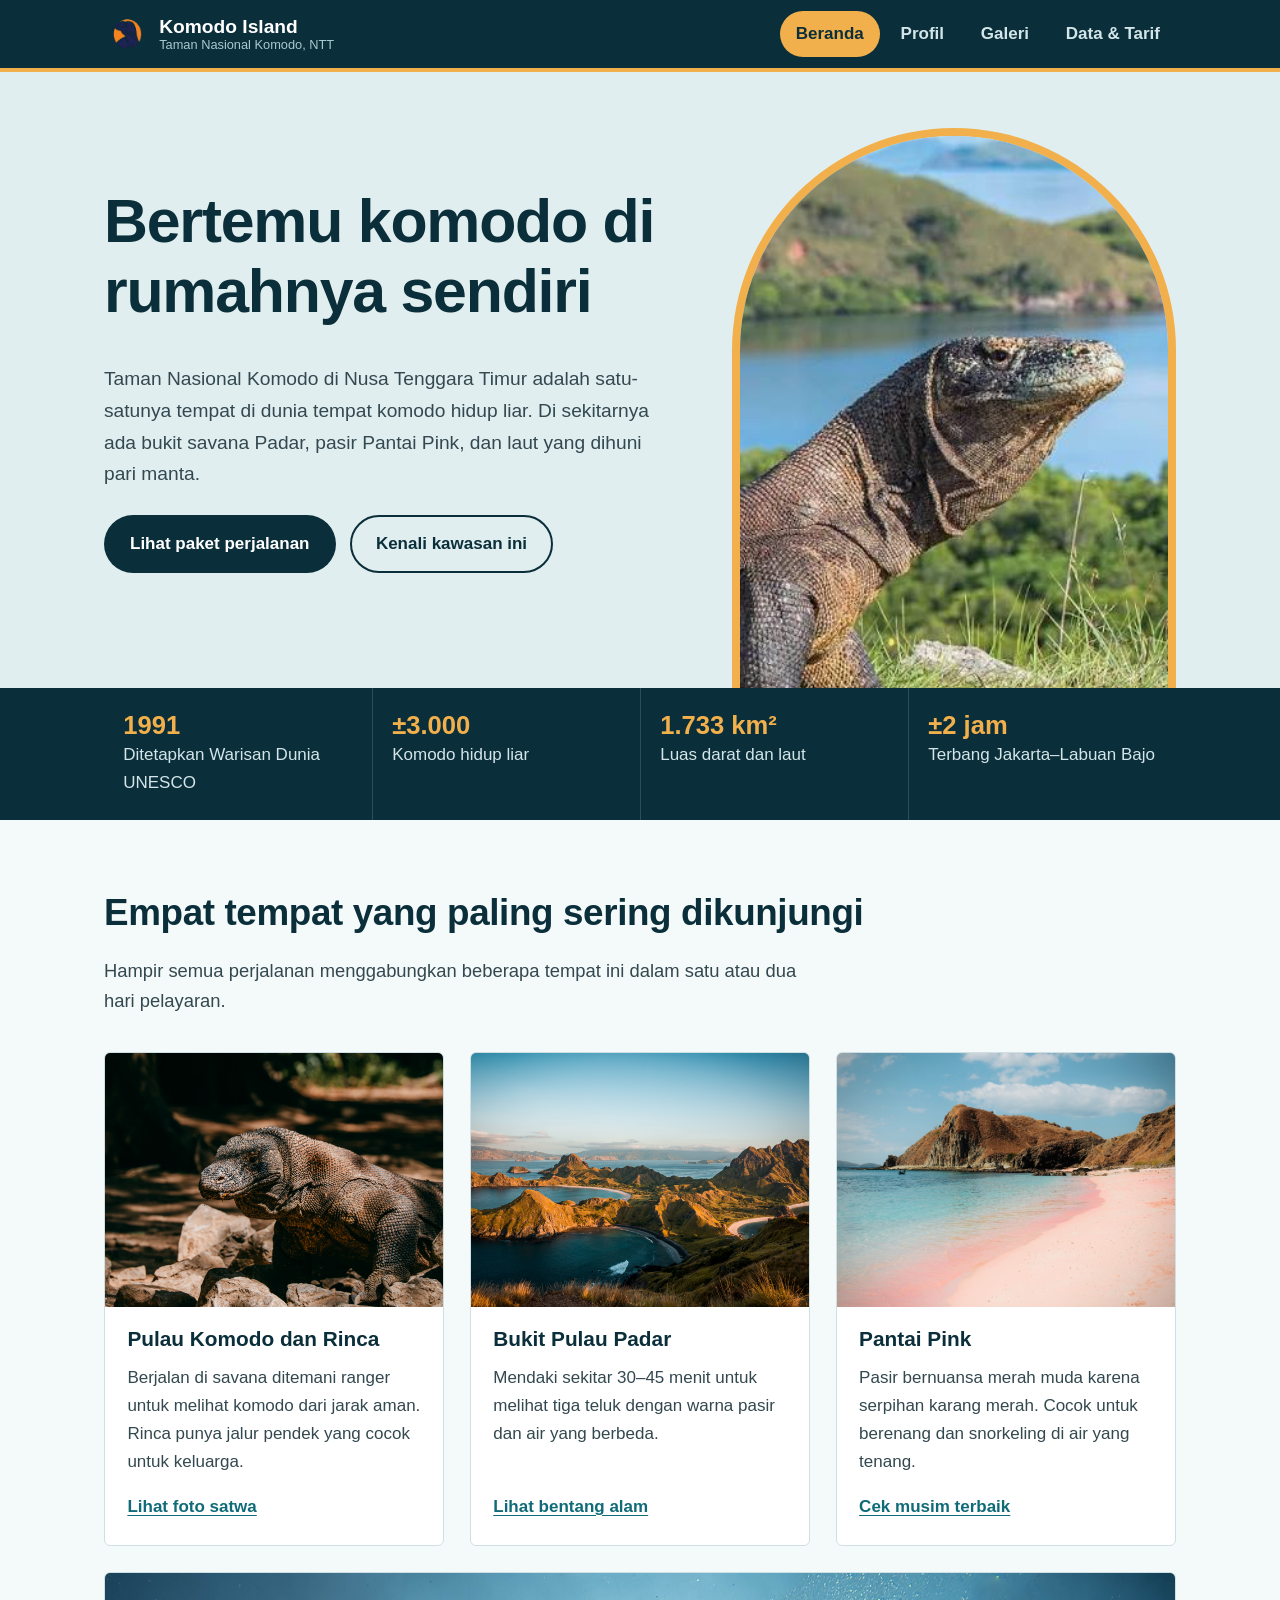
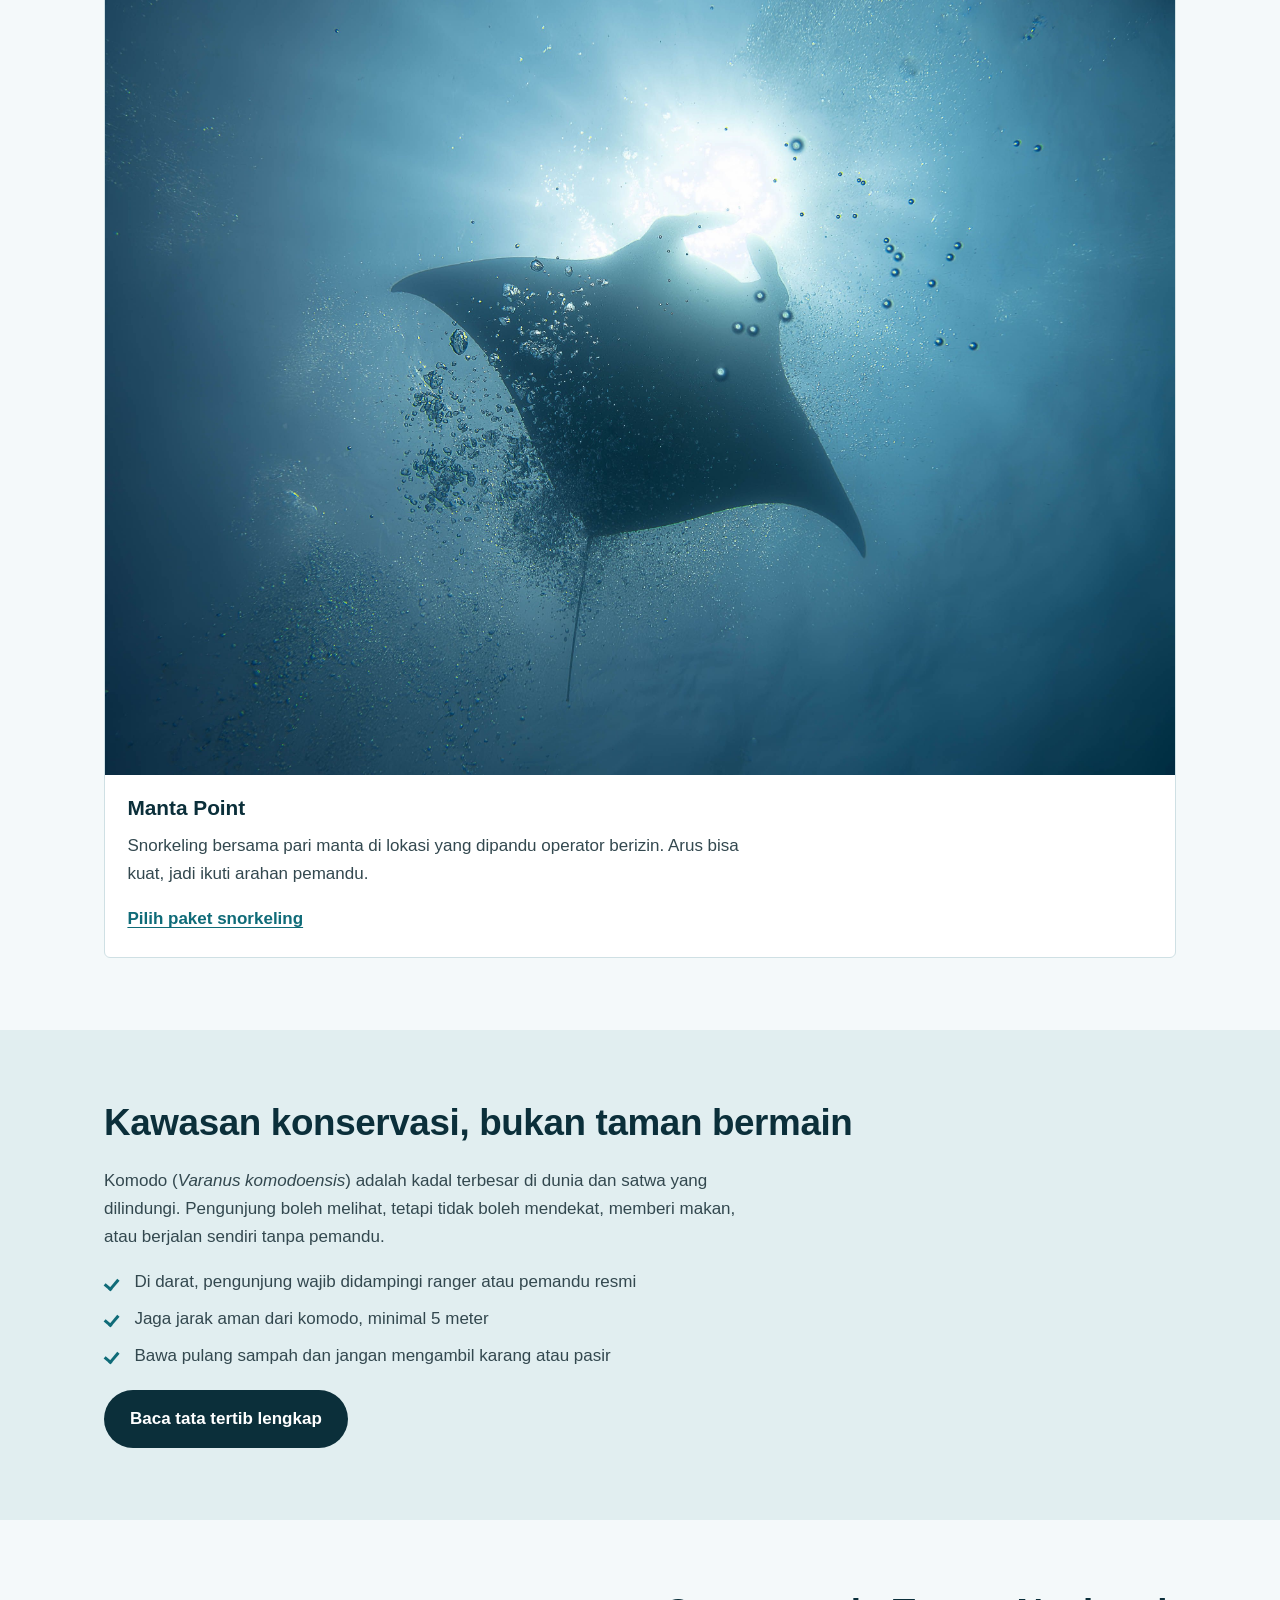
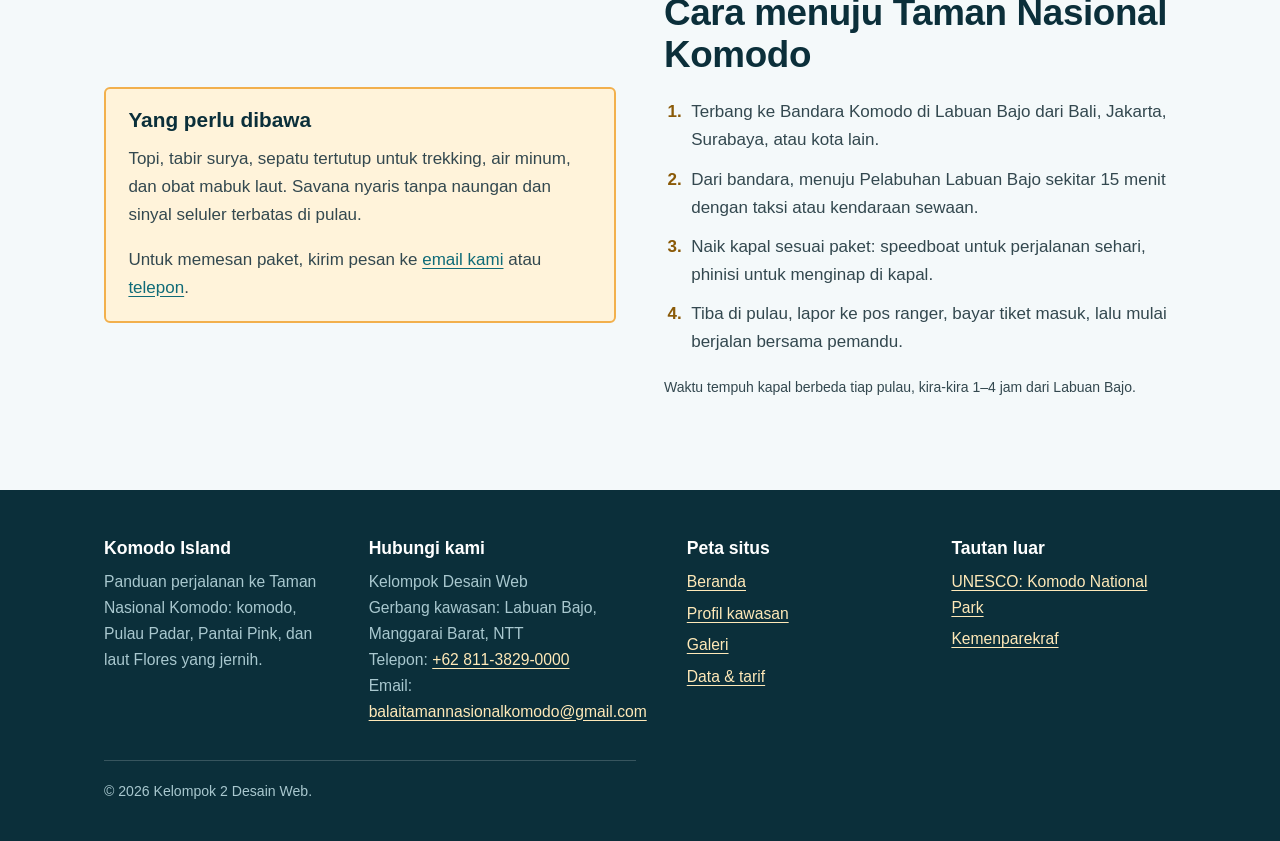
==== commit 7c2d48d0: "komit" ====
--- a/komodo-island/index.html
+++ b/komodo-island/index.html
@@ -1,13 +1,16 @@
 <!DOCTYPE html>
 <html lang="id">
+
 <head>
   <meta charset="UTF-8">
   <meta name="viewport" content="width=device-width, initial-scale=1.0">
-  <meta name="description" content="Panduan wisata Taman Nasional Komodo: komodo, Pulau Padar, Pantai Pink, Manta Point, dan cara menuju Labuan Bajo.">
+  <meta name="description"
+    content="Panduan wisata Taman Nasional Komodo: komodo, Pulau Padar, Pantai Pink, Manta Point, dan cara menuju Labuan Bajo.">
   <title>Komodo Island | Wisata Taman Nasional Komodo</title>
-  <link rel="icon" type="image/svg+xml" href="assets/images/logo.svg">
+  <link rel="icon" href="assets/images/Logo.jpg">
   <link rel="stylesheet" href="assets/css/style.css">
 </head>
+
 <body>
   <a class="skip-link" href="#konten">Lewati ke konten utama</a>
 
@@ -15,7 +18,7 @@
   <header class="site-header">
     <div class="container header-inner">
       <a class="brand" href="index.html">
-        <img src="assets/images/logo.svg" alt="Logo Komodo Island" width="44" height="44">
+        <img src="assets/images/Logo.jpg" alt="Logo Komodo Island" width="44" height="44">
         <div>Komodo Island<span>Taman Nasional Komodo, NTT</span></div>
       </a>
       <nav class="main-nav" aria-label="Navigasi utama">
@@ -36,14 +39,17 @@
       <div class="container hero-inner">
         <div class="hero-text">
           <h1 id="judul-hero">Bertemu komodo di rumahnya sendiri</h1>
-          <p>Taman Nasional Komodo di Nusa Tenggara Timur adalah satu-satunya tempat di dunia tempat komodo hidup liar. Di sekitarnya ada bukit savana Padar, pasir Pantai Pink, dan laut yang dihuni pari manta.</p>
+          <p>Taman Nasional Komodo di Nusa Tenggara Timur adalah satu-satunya tempat di dunia tempat komodo hidup liar.
+            Di sekitarnya ada bukit savana Padar, pasir Pantai Pink, dan laut yang dihuni pari manta.</p>
           <div class="hero-actions">
             <a class="btn btn--utama" href="data.html#paket">Lihat paket perjalanan</a>
             <a class="btn btn--garis" href="profil.html">Kenali kawasan ini</a>
           </div>
         </div>
         <div class="hero-media">
-          <img src="assets/images/hero.svg" alt="Tiga teluk Pulau Padar dilihat dari bukit saat matahari terbit, dengan jalur pendakian berkelok" width="800" height="1000">
+          <img src="assets/images/hero.jpg"
+            alt="Tiga teluk Pulau Padar dilihat dari bukit saat matahari terbit, dengan jalur pendakian berkelok"
+            width="800" height="1000">
         </div>
       </div>
     </section>
@@ -69,15 +75,18 @@
         </div>
         <div class="cards">
           <article class="card">
-            <img src="assets/images/komodo.svg" alt="Komodo berjalan di padang savana kering dengan pohon lontar" width="800" height="600" loading="lazy">
+            <img src="assets/images/Komodo.jpg" alt="Komodo"
+              width="800" height="600" loading="lazy">
             <div class="card-body">
               <h3>Pulau Komodo dan Rinca</h3>
-              <p>Berjalan di savana ditemani ranger untuk melihat komodo dari jarak aman. Rinca punya jalur pendek yang cocok untuk keluarga.</p>
+              <p>Berjalan di savana ditemani ranger untuk melihat komodo dari jarak aman. Rinca punya jalur pendek yang
+                cocok untuk keluarga.</p>
               <a class="card-link" href="galeri.html#satwa">Lihat foto satwa</a>
             </div>
           </article>
           <article class="card">
-            <img src="assets/images/padar-senja.svg" alt="Matahari terbenam di balik perbukitan Pulau Padar" width="800" height="600" loading="lazy">
+            <img src="assets/images/Padar.jpg" alt="Matahari terbenam di balik perbukitan Pulau Padar" width="800"
+              height="600" loading="lazy">
             <div class="card-body">
               <h3>Bukit Pulau Padar</h3>
               <p>Mendaki sekitar 30&ndash;45 menit untuk melihat tiga teluk dengan warna pasir dan air yang berbeda.</p>
@@ -85,18 +94,22 @@
             </div>
           </article>
           <article class="card">
-            <img src="assets/images/pantai-pink.svg" alt="Pantai Pink dengan pasir kemerahan dan air toska" width="800" height="600" loading="lazy">
+            <img src="assets/images/PinkBeach.jpg" alt="Pantai Pink dengan pasir kemerahan dan air toska" width="800"
+              height="600" loading="lazy">
             <div class="card-body">
               <h3>Pantai Pink</h3>
-              <p>Pasir bernuansa merah muda karena serpihan karang merah. Cocok untuk berenang dan snorkeling di air yang tenang.</p>
+              <p>Pasir bernuansa merah muda karena serpihan karang merah. Cocok untuk berenang dan snorkeling di air
+                yang tenang.</p>
               <a class="card-link" href="data.html#kalender">Cek musim terbaik</a>
             </div>
           </article>
           <article class="card">
-            <img src="assets/images/manta.svg" alt="Pari manta berenang di perairan jernih dengan ikan kecil" width="800" height="600" loading="lazy">
+            <img src="assets/images/Manta.jpg" alt="Pari manta berenang di perairan jernih dengan ikan kecil"
+              width="800" height="600" loading="lazy">
             <div class="card-body">
               <h3>Manta Point</h3>
-              <p>Snorkeling bersama pari manta di lokasi yang dipandu operator berizin. Arus bisa kuat, jadi ikuti arahan pemandu.</p>
+              <p>Snorkeling bersama pari manta di lokasi yang dipandu operator berizin. Arus bisa kuat, jadi ikuti
+                arahan pemandu.</p>
               <a class="card-link" href="data.html#paket">Pilih paket snorkeling</a>
             </div>
           </article>
@@ -109,7 +122,8 @@
       <div class="container split">
         <div>
           <h2 id="judul-tentang">Kawasan konservasi, bukan taman bermain</h2>
-          <p>Komodo (<em>Varanus komodoensis</em>) adalah kadal terbesar di dunia dan satwa yang dilindungi. Pengunjung boleh melihat, tetapi tidak boleh mendekat, memberi makan, atau berjalan sendiri tanpa pemandu.</p>
+          <p>Komodo (<em>Varanus komodoensis</em>) adalah kadal terbesar di dunia dan satwa yang dilindungi. Pengunjung
+            boleh melihat, tetapi tidak boleh mendekat, memberi makan, atau berjalan sendiri tanpa pemandu.</p>
           <ul class="check-list">
             <li>Di darat, pengunjung wajib didampingi ranger atau pemandu resmi</li>
             <li>Jaga jarak aman dari komodo, minimal 5 meter</li>
@@ -117,10 +131,6 @@
           </ul>
           <a class="btn btn--utama" href="data.html#tata-tertib">Baca tata tertib lengkap</a>
         </div>
-        <figure>
-          <img src="assets/images/phinisi.svg" alt="Kapal phinisi dengan layar putih berlayar saat matahari terbenam" width="800" height="600" loading="lazy">
-          <figcaption>Kapal phinisi adalah cara paling umum menjelajah pulau-pulau di kawasan ini.</figcaption>
-        </figure>
       </div>
     </section>
 
@@ -139,19 +149,12 @@
         </div>
         <div class="callout">
           <h3>Yang perlu dibawa</h3>
-          <p>Topi, tabir surya, sepatu tertutup untuk trekking, air minum, dan obat mabuk laut. Savana nyaris tanpa naungan dan sinyal seluler terbatas di pulau.</p>
-          <p>Untuk memesan paket, kirim pesan ke <a href="mailto:info@komodo-island.example?subject=Pemesanan%20paket%20Komodo">email kami</a> atau <a href="tel:+620000000000">telepon</a>.</p>
-        </div>
-      </div>
-    </section>
-
-    <!-- ===== KUTIPAN ===== -->
-    <section class="section section--gelap" aria-label="Kesan pengunjung">
-      <div class="container">
-        <blockquote>
-          Komodo pertama muncul sepuluh menit setelah kami mendarat di Rinca. Tetapi senja di Padar yang membuat kami diam sepanjang pelayaran pulang.
-          <cite>Dimas, pengunjung dari Surabaya</cite>
-        </blockquote>
+          <p>Topi, tabir surya, sepatu tertutup untuk trekking, air minum, dan obat mabuk laut. Savana nyaris tanpa
+            naungan dan sinyal seluler terbatas di pulau.</p>
+          <p>Untuk memesan paket, kirim pesan ke <a
+              href="mailto:info@komodo-island.example?subject=Pemesanan%20paket%20Komodo">email kami</a> atau <a
+              href="tel:+620000000000">telepon</a>.</p>
+        </div>
       </div>
     </section>
 
@@ -163,15 +166,16 @@
       <div class="footer-cols">
         <div>
           <h2>Komodo Island</h2>
-          <p>Panduan perjalanan ke Taman Nasional Komodo: komodo, Pulau Padar, Pantai Pink, dan laut Flores yang jernih.</p>
+          <p>Panduan perjalanan ke Taman Nasional Komodo: komodo, Pulau Padar, Pantai Pink, dan laut Flores yang jernih.
+          </p>
         </div>
         <div>
           <h2>Hubungi kami</h2>
           <address>
             Kelompok Desain Web<br>
             Gerbang kawasan: Labuan Bajo, Manggarai Barat, NTT<br>
-            Telepon: <a href="tel:+620000000000">+62 000-0000-0000</a><br>
-            Email: <a href="mailto:info@komodo-island.example">info@komodo-island.example</a>
+            Telepon: <a href="tel:+6281138290000">+62 811-3829-0000</a><br>
+            Email: <a href="mailto:balaitamannasionalkomodo@gmail.com">balaitamannasionalkomodo@gmail.com</a>
           </address>
         </div>
         <div>
@@ -186,17 +190,17 @@
         <div>
           <h2>Tautan luar</h2>
           <ul>
-            <li><a href="https://whc.unesco.org/en/list/609" target="_blank" rel="noopener noreferrer">UNESCO: Komodo National Park (tab baru)</a></li>
-            <li><a href="https://www.kemenparekraf.go.id/" target="_blank" rel="noopener noreferrer">Kemenparekraf (tab baru)</a></li>
+            <li><a href="https://whc.unesco.org/en/list/609" target="_blank" rel="noopener noreferrer">UNESCO: Komodo
+                National Park</a></li>
+            <li><a href="https://www.kemenparekraf.go.id/" target="_blank" rel="noopener noreferrer">Kemenparekraf</a>
+            </li>
           </ul>
         </div>
       </div>
       <p class="footer-bawah">
-        &copy; 2026 Kelompok Desain Web. Situs ini proyek kuliah dan bukan situs resmi Balai Taman Nasional Komodo.
-        Tarif, paket, dan jadwal adalah acuan; cek informasi terbaru ke pengelola sebelum berangkat.
-        Ilustrasi dibuat sendiri oleh kelompok (SVG). Font Bricolage Grotesque dan Source Sans 3 berlisensi SIL OFL.
+        &copy; 2026 Kelompok 2 Desain Web.
       </p>
     </div>
   </footer>
 </body>
-</html>
+</html>
--- a/komodo-island/assets/css/style.css
+++ b/komodo-island/assets/css/style.css
@@ -2,61 +2,28 @@
    Komodo Island - style.css
    Tugas Kelompok Desain Web (HTML5 + CSS3 murni)
 
-   Daftar isi:
-   1. Embedded font (@font-face)
-   2. Variabel & reset
-   3. Tipografi
-   4. Layout dasar (container, section)
-   5. Header & navigasi (Flexbox)
-   6. Hero
-   7. Komponen: tombol, kartu, info strip, kutipan
-   8. Galeri
-   9. Tabel
-  10. List khusus, FAQ, kalender
-  11. Footer
-  12. Responsive (media query)
-   ========================================================= */
 
 /* ---------- 1. Embedded font ---------- */
 @font-face {
+  /* FONT JUDUL: satu file, dipakai untuk semua teks judul dan teks tebal */
   font-family: "Bricolage";
-  src: url("../fonts/bricolage-600.woff2") format("woff2");
-  font-weight: 600;
+  src: url("../fonts/bricolage-800.woff2") format("woff2");
+  font-weight: 800;
   font-style: normal;
   font-display: swap;
 }
 @font-face {
-  font-family: "Bricolage";
-  src: url("../fonts/bricolage-800.woff2") format("woff2");
-  font-weight: 800;
-  font-style: normal;
-  font-display: swap;
-}
-@font-face {
+  /* FONT ISI: satu file, dipakai untuk semua teks biasa */
   font-family: "Source Sans";
   src: url("../fonts/sourcesans-400.woff2") format("woff2");
   font-weight: 400;
   font-style: normal;
   font-display: swap;
 }
-@font-face {
-  font-family: "Source Sans";
-  src: url("../fonts/sourcesans-600.woff2") format("woff2");
-  font-weight: 600;
-  font-style: normal;
-  font-display: swap;
-}
-@font-face {
-  font-family: "Source Sans";
-  src: url("../fonts/sourcesans-700.woff2") format("woff2");
-  font-weight: 700;
-  font-style: normal;
-  font-display: swap;
-}
 
 /* ---------- 2. Variabel & reset ---------- */
 :root {
-  /* Palet warna: laut toska, savana kering, dan langit senja */
+  /* Palet warna */
   --laut-dalam: #0b2f3a;
   --laut: #0f6b78;
   --savana: #b0963e;
@@ -90,6 +57,7 @@
 body {
   margin: 0;
   font-family: var(--font-isi);
+  font-synthesis: none;
   font-size: 1.0625rem;
   line-height: 1.65;
   color: var(--karang-gelap);
@@ -137,18 +105,19 @@
 }
 h3 {
   font-size: 1.3rem;
-  font-weight: 600;
+  font-weight: 800;
 }
 h4 {
   font-size: 1.1rem;
-  font-weight: 600;
+  font-weight: 800;
 }
 p {
   margin: 0 0 1em;
   max-width: 68ch;
 }
 strong {
-  font-weight: 700;
+  font-family: var(--font-judul);
+  font-weight: 800;
   color: var(--laut-dalam);
 }
 small {
@@ -195,7 +164,8 @@
   background: var(--senja);
   color: var(--laut-dalam);
   padding: 0.6rem 1rem;
-  font-weight: 700;
+  font-family: var(--font-judul);
+  font-weight: 800;
   z-index: 100;
 }
 .skip-link:focus {
@@ -258,7 +228,8 @@
   border-radius: 999px;
   color: #d3e5e9;
   text-decoration: none;
-  font-weight: 600;
+  font-family: var(--font-judul);
+  font-weight: 800;
   transition: background-color 0.2s, color 0.2s;
 }
 .main-nav a:hover {
@@ -336,7 +307,8 @@
   display: inline-block;
   padding: 0.8rem 1.5rem;
   border-radius: 999px;
-  font-weight: 700;
+  font-family: var(--font-judul);
+  font-weight: 800;
   text-decoration: none;
   border: 2px solid transparent;
   transition: background-color 0.2s, color 0.2s, border-color 0.2s;
@@ -424,7 +396,8 @@
   flex: 1;
 }
 .card-link {
-  font-weight: 700;
+  font-family: var(--font-judul);
+  font-weight: 800;
 }
 
 /* Dua kolom teks + gambar */
@@ -458,7 +431,7 @@
   border-left: 6px solid var(--senja);
   font-family: var(--font-judul);
   font-size: clamp(1.3rem, 2.6vw, 1.8rem);
-  font-weight: 600;
+  font-weight: 800;
   line-height: 1.35;
   color: var(--laut-dalam);
   max-width: 34em;
@@ -529,7 +502,8 @@
   border: 2px solid var(--laut);
   border-radius: 999px;
   text-decoration: none;
-  font-weight: 600;
+  font-family: var(--font-judul);
+  font-weight: 800;
 }
 .gallery-nav a:hover {
   background-color: var(--laut);
@@ -554,7 +528,7 @@
   text-align: left;
   padding: 1rem 1.1rem;
   font-family: var(--font-judul);
-  font-weight: 600;
+  font-weight: 800;
   font-size: 1.15rem;
   color: var(--laut-dalam);
   background-color: var(--putih);
@@ -569,7 +543,8 @@
 thead th {
   background-color: var(--laut-dalam);
   color: var(--putih);
-  font-weight: 600;
+  font-family: var(--font-judul);
+  font-weight: 800;
   border-top: 0;
 }
 tbody tr:nth-child(even) {
@@ -579,13 +554,15 @@
   background-color: #fff3da;
 }
 tbody th {
-  font-weight: 700;
+  font-family: var(--font-judul);
+  font-weight: 800;
   color: var(--laut-dalam);
 }
 tfoot td,
 tfoot th {
   background-color: var(--busa);
-  font-weight: 700;
+  font-family: var(--font-judul);
+  font-weight: 800;
 }
 td.angka,
 th.angka {
@@ -628,7 +605,8 @@
   padding-left: 0.3rem;
 }
 .steps li::marker {
-  font-weight: 700;
+  font-family: var(--font-judul);
+  font-weight: 800;
   color: var(--senja-tua);
 }
 
@@ -649,7 +627,8 @@
 }
 dl.fakta dt {
   flex: 0 0 36%;
-  font-weight: 700;
+  font-family: var(--font-judul);
+  font-weight: 800;
   color: var(--laut-dalam);
   background-color: #edf5f6;
 }
@@ -670,7 +649,8 @@
 summary {
   cursor: pointer;
   padding: 1rem 1.2rem;
-  font-weight: 700;
+  font-family: var(--font-judul);
+  font-weight: 800;
   color: var(--laut-dalam);
 }
 details[open] summary {
@@ -717,7 +697,8 @@
   background-color: var(--senja);
   color: var(--laut-dalam);
   font-size: 0.85rem;
-  font-weight: 700;
+  font-family: var(--font-judul);
+  font-weight: 800;
 }
 
 /* ---------- 11. Footer ---------- */
